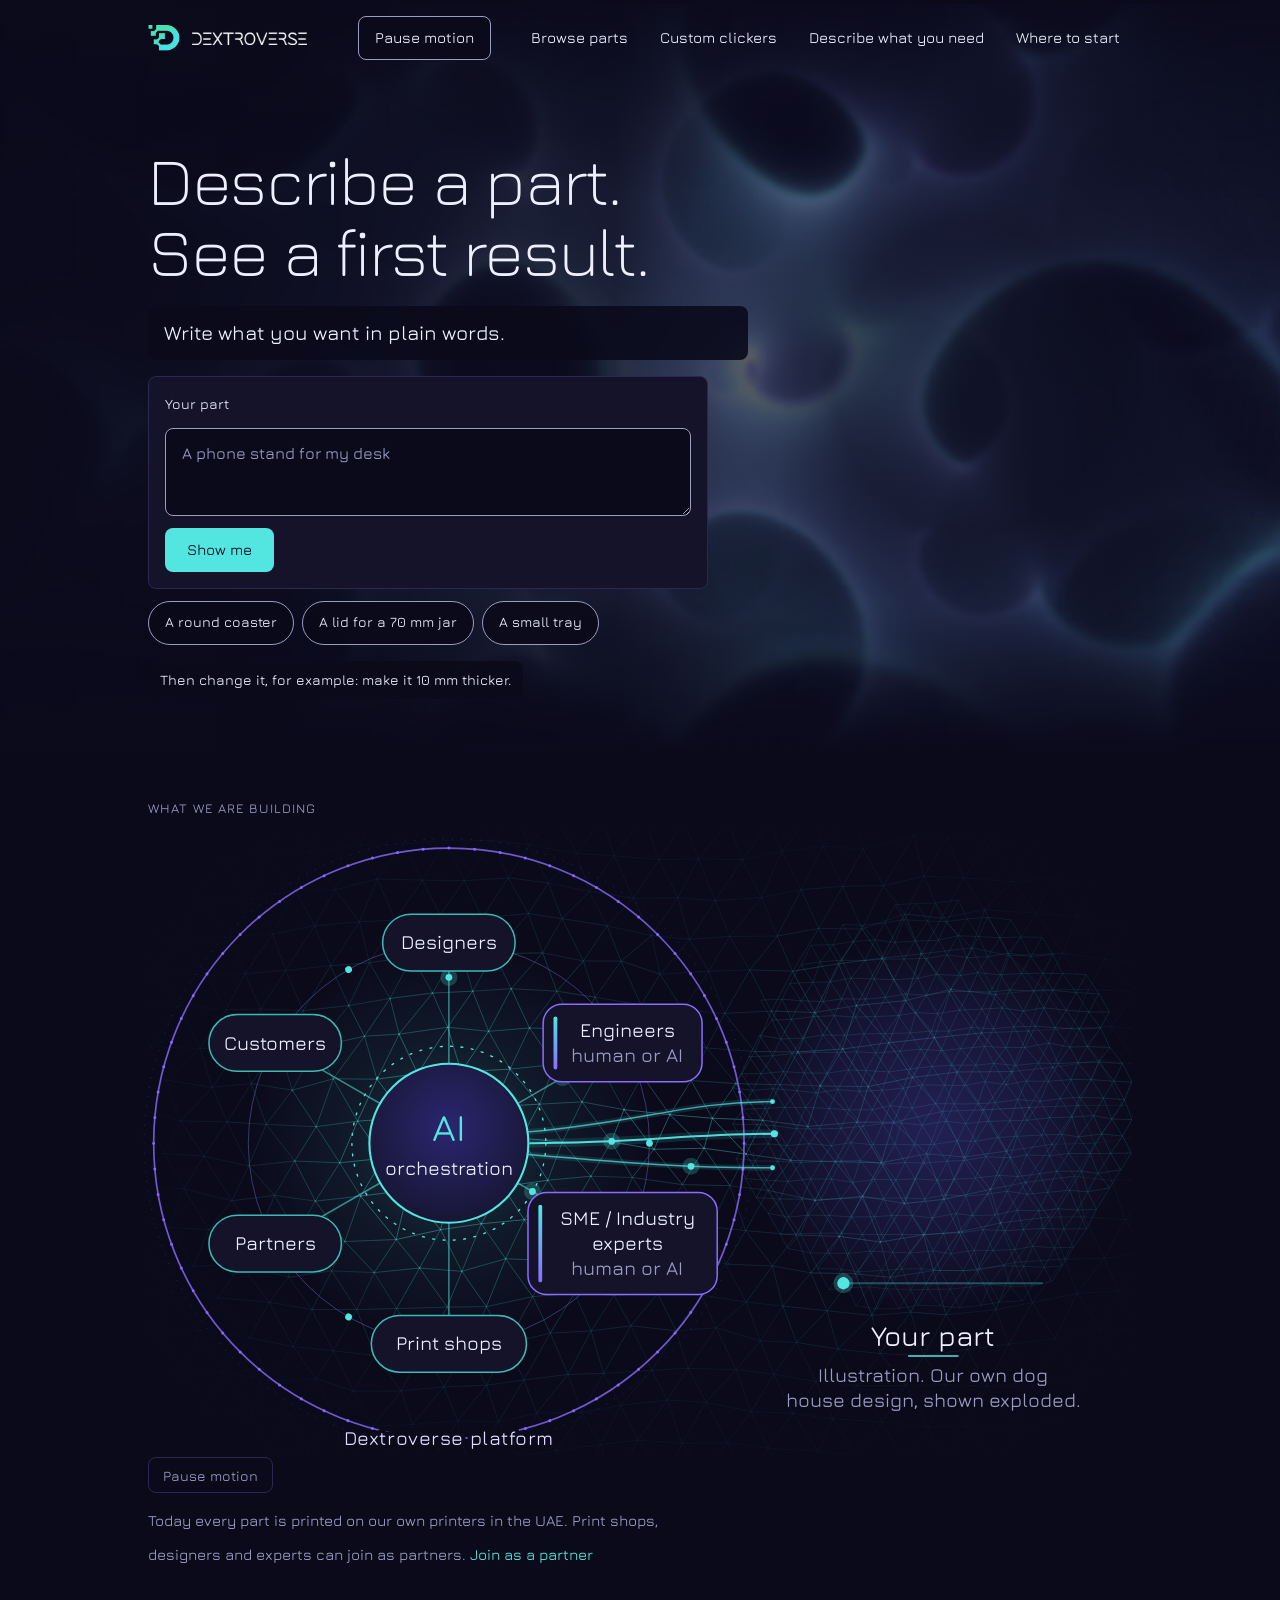
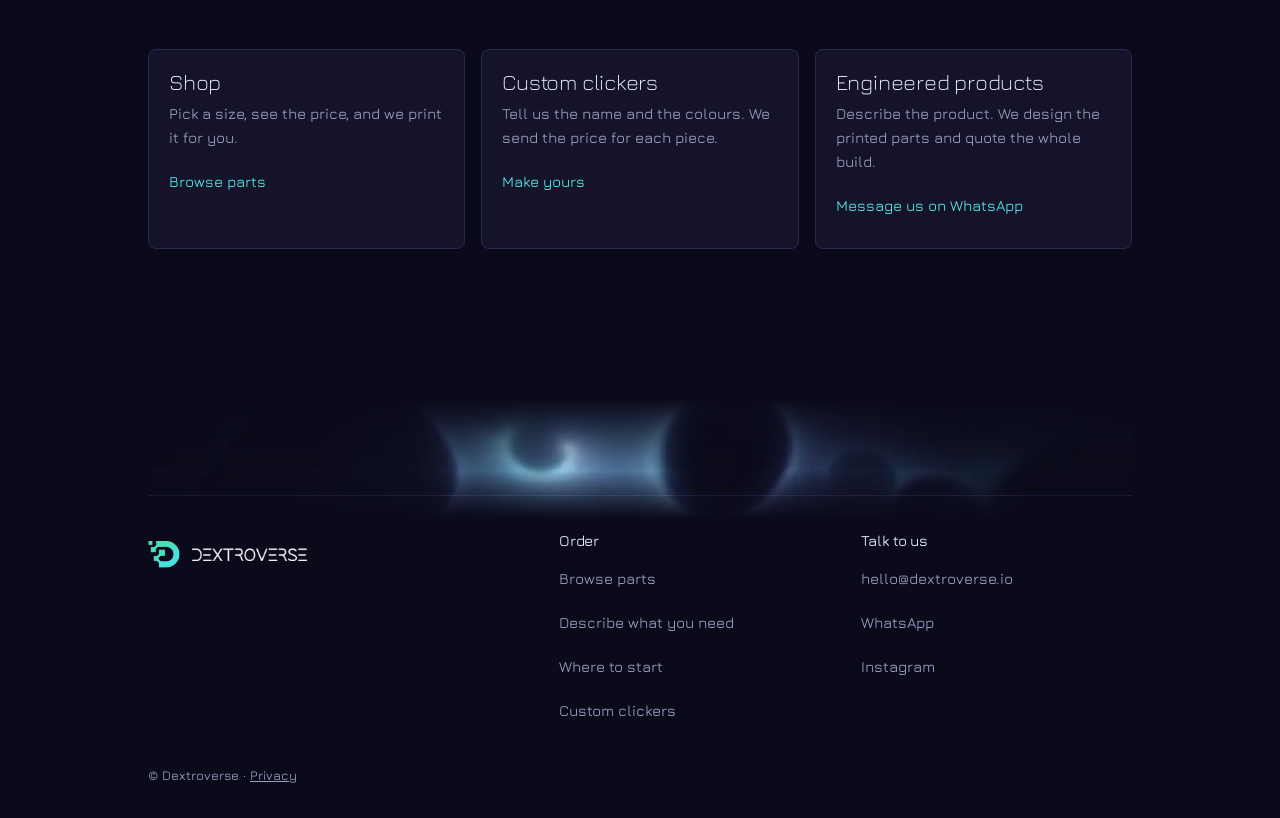
==== index.html @ 4b0afcff "prompt-first: chips are prompts that build in about 30 s or less Co-Authored-By: Claude Sonnet 5.5 <" ====
<!doctype html>
<html lang="en">
<head>
<meta charset="utf-8">
<meta name="viewport" content="width=device-width, initial-scale=1">
<title>Dextroverse | Describe a part. See a first result.</title>
<meta name="description" content="Describe a part in plain words and see a first result. Refine it, see the price, and have it printed in the UAE.">
<link rel="canonical" href="https://dextroverse.io/">
<link rel="icon" type="image/png" href="/favicon.png">
<meta property="og:type" content="website">
<meta property="og:site_name" content="Dextroverse">
<meta property="og:url" content="https://dextroverse.io/">
<meta property="og:title" content="Dextroverse | Describe a part. See a first result.">
<meta property="og:description" content="Describe a part in plain words and see a first result. Refine it, see the price, and have it printed in the UAE.">
<meta property="og:image" content="https://dextroverse.io/logo.png">
<meta name="twitter:card" content="summary">
<meta name="twitter:title" content="Dextroverse | Describe a part. See a first result.">
<meta name="twitter:description" content="Describe a part in plain words and see a first result. Refine it, see the price, and have it printed in the UAE.">
<meta name="twitter:image" content="https://dextroverse.io/logo.png">
<link rel="preload" href="/fonts/jura-light.woff2" as="font" type="font/woff2" crossorigin>
<link rel="preload" href="/fonts/jura-medium.woff2" as="font" type="font/woff2" crossorigin>
<link rel="stylesheet" href="/style.css">
<script type="application/ld+json">
{
  "@context": "https://schema.org",
  "@type": "Organization",
  "name": "Dextroverse",
  "url": "https://dextroverse.io/",
  "logo": "https://dextroverse.io/logo.png",
  "description": "Describe a part in plain words and see a first result. Refine it, see the price, and have it printed in the UAE.",
  "email": "hello@dextroverse.io",
  "telephone": "+971504556912",
  "areaServed": "AE",
  "sameAs": ["https://instagram.com/dextroverse3d", "https://wa.me/971504556912"]
}
</script>
</head>
<body data-alive="ring"><a class="skip" href="#main">Skip to content</a>
<header class="top" id="top">
  <a class="brand" href="/" aria-label="Dextroverse home"><img src="/brand/mark.png" alt="" width="32" height="27"><img src="/brand/wordmark-white.png" alt="Dextroverse" width="115" height="13"></a>
  <button class="motion-btn" id="motion" data-alive-pause type="button" aria-pressed="false" hidden><span class="w">Pause</span><span class="ml"> motion</span></button>
  <button class="menu-btn" type="button" aria-expanded="false" aria-controls="nav">Menu</button>
  <nav id="nav" aria-label="Main" data-open="false">
    <a href="https://app.dextroverse.io/shop">Browse parts</a>
    <a href="/clickers/" data-nav="clickers">Custom clickers</a>
    <a href="https://app.dextroverse.io/try">Describe what you need</a>
    <a href="/#how">Where to start</a>
  </nav>
</header>
<button class="motion-chip" id="chip" type="button" hidden aria-label="Pause motion">Pause</button>
<main id="main">
<section class="hero" id="describe" data-alive="backdrop halo">
  <div class="lat" aria-hidden="true"><img class="alive-bleed" src="/media/lat/gyroid-1280.webp" srcset="/media/lat/gyroid-640.webp 640w, /media/lat/gyroid-1280.webp 1280w" sizes="100vw" alt="" width="1280" height="720" fetchpriority="high"><video class="alive-bleed" muted playsinline preload="none" data-lat="gyroid"><source src="/media/lat/gyroid-720.webm" type="video/webm" media="(min-width:900px)"><source src="/media/lat/gyroid-720.mp4" type="video/mp4" media="(min-width:900px)"><source src="/media/lat/gyroid-360.mp4" type="video/mp4" media="(max-width:899px)"></video></div>
  <div class="alive-clearzone" aria-hidden="true"></div>
  <div class="wrap hero-in">
    <div class="hero-copy" data-alive-calm>
      <h1>Describe a part. See a first result.</h1>
      <p class="lead">Write what you want in plain words.</p>
      <form class="pf" method="get" action="https://app.dextroverse.io/try" id="pf">
        <label for="pf-p">Your part</label>
        <textarea id="pf-p" name="prompt" maxlength="500" required rows="2" placeholder="A phone stand for my desk"></textarea>
        <p class="pf-err" id="pf-err" role="status"></p>
        <button class="btn" type="submit" data-alive="magnetic">Show me</button>
      </form>
      <ul class="pf-chips" aria-label="Examples">
        <li><a class="pf-chip" href="https://app.dextroverse.io/try?prompt=A%20round%20coaster%2090%20mm%20across" data-t="A round coaster 90 mm across">A round coaster</a></li>
        <li><a class="pf-chip" href="https://app.dextroverse.io/try?prompt=A%20round%20lid%20for%20a%2070%20mm%20jar" data-t="A round lid for a 70 mm jar">A lid for a 70 mm jar</a></li>
        <li><a class="pf-chip" href="https://app.dextroverse.io/try?prompt=A%20small%20tray%20100%20x%2060%20mm" data-t="A small tray 100 x 60 mm">A small tray</a></li>
      </ul>
      <p class="pf-refine">Then change it, for example: make it 10 mm thicker.</p>
    </div>
  </div>
</section>

<section class="wrap build" aria-labelledby="build-h">
  <p class="build-label" id="build-h">What we are building</p>
<section class="dx" id="dx" aria-label="How the Dextroverse platform works">
<style>
.dx{--dx-mid:var(--mid,#0b0a1b);--dx-lumen:var(--lumen,#53e6e0);--dx-violet:var(--violet,#8b6cff);--dx-mist:var(--mist,#eef0ff);--dx-panel:var(--panel,#14132a);--dx-dim:var(--dim,#9a9cc0);--dx-line:var(--line,#2a2850);
 position:relative;width:100%;max-width:1280px;margin:0 auto;color:var(--dx-mist);font-family:var(--font-display,Jura,system-ui,sans-serif)}
.dx *{box-sizing:border-box}
.dx figure{margin:0}
.dx-stage{position:relative;width:100%;aspect-ratio:var(--ar,1040/660);isolation:isolate}
.dx-stage svg{position:absolute;inset:0;width:100%;height:100%;display:block;overflow:visible;pointer-events:none}
.dx-stage text{font-family:var(--font-display,Jura,system-ui,sans-serif);font-weight:500;fill:var(--dx-mist)}
.dx-gm{-webkit-mask-image:radial-gradient(ellipse 62% 70% at 50% 50%,#000 46%,transparent 100%);mask-image:radial-gradient(ellipse 62% 70% at 50% 50%,#000 46%,transparent 100%)}
.dx-gf{-webkit-mask-image:radial-gradient(ellipse 50% 50% at var(--fx,80%) var(--fy,46%),#000 40%,transparent 100%);mask-image:radial-gradient(ellipse 50% 50% at var(--fx,80%) var(--fy,46%),#000 40%,transparent 100%)}
.dx-vh{position:absolute;width:1px;height:1px;overflow:hidden;clip:rect(0 0 0 0);white-space:nowrap}
.dx-ctl{margin-top:2px;text-align:left}
/* snug: the whole diagram plus Pause fits one viewport; floor 720px keeps text >=13.8px */
.dx:not(.dx-phone) .dx-stage,.dx:not(.dx-phone) .dx-ctl{width:max(min(100%,calc((100vh - 80px)*var(--arn,1.576))),min(100%,720px));margin-left:auto;margin-right:auto}
.dx-ctl button{font:500 14px Jura,system-ui,sans-serif;color:var(--dx-dim);background:transparent;border:1px solid var(--dx-line);border-radius:8px;padding:8px 14px;min-height:36px;cursor:pointer}
.dx-ctl button:hover{color:var(--dx-mist);border-color:var(--dx-violet)}
.dx-ctl button:focus-visible{outline:2px solid var(--dx-lumen);outline-offset:2px}
.dx.dx-static .dx-ctl{display:none}
.dx-stage{touch-action:pan-y}
#dx-hit{pointer-events:all;cursor:ew-resize}
#dx-hit:focus-visible{outline:2px solid var(--dx-lumen);outline-offset:-3px}
.dx.dx-lite #dx-hit{pointer-events:none;cursor:default}
.dx.dx-phone .dx-stage{max-width:560px;margin:0 auto}
.dx.dx-phone .dx-ctl{text-align:center}
/* assemble-in (once) */
@keyframes dxfade{from{opacity:0}to{opacity:1}}
@keyframes dxdraw{from{stroke-dashoffset:1}to{stroke-dashoffset:0}}
@keyframes dxcond{from{opacity:0;transform:scale(.9)}to{opacity:1;transform:none}}
.dx .in{animation:dxfade .8s ease-out both;animation-delay:var(--d,0s)}
.dx .dr{stroke-dasharray:1;animation:dxdraw 1.4s cubic-bezier(.4,0,.2,1) both;animation-delay:var(--d,0s)}
.dx-gf svg,.dx-gf>g{transform-box:fill-box;transform-origin:center}
.dx .cond{animation:dxcond 1.6s cubic-bezier(.2,.7,.2,1) both;animation-delay:var(--d,0s)}
/* ambient breathing: 4 cycles, then rest */
.dx.dx-static .in,.dx.dx-static .dr,.dx.dx-static .cond{animation:none!important}
.dx.dx-static .dr{stroke-dashoffset:0}
@media (prefers-reduced-motion:reduce){.dx .in,.dx .dr,.dx .cond{animation:none!important}.dx .dr{stroke-dashoffset:0}}
</style>
<figure>
 <div class="dx-stage" id="dx-stage">
  <svg class="dx-gm" id="dx-gm" aria-hidden="true" focusable="false"></svg>
  <svg class="dx-gh" id="dx-gh" aria-hidden="true" focusable="false"></svg>
  <svg class="dx-gf" id="dx-gf" aria-hidden="true" focusable="false"></svg>
  <svg class="dx-gp" id="dx-gp" aria-hidden="true" focusable="false"></svg>
  <svg class="dx-gx" id="dx-gx" role="group" focusable="false"></svg>
 </div>
 <noscript><style>.dx-stage,.dx-ctl{display:none}</style><div class="dx-ns"><img src="/diagram/still-exploded.webp" alt="Illustration. Our own dog house design, shown exploded." width="1100" height="940" loading="lazy"><p>Customers, designers, engineers and industry experts (human or AI), print shops and partners, tied together by AI orchestration on the Dextroverse platform, to your part.</p></div></noscript>
 <div class="dx-ctl"><button type="button" id="dx-pause" aria-pressed="false">Pause motion</button></div>
 <ul class="dx-vh"><li>Customers</li><li>Designers</li><li>Engineers (human or AI)</li><li>SME / Industry experts (human or AI)</li><li>Print shops</li><li>Partners</li><li>AI orchestration, at the centre of the Dextroverse platform</li><li>Your part: our own dog house design, shown exploded (illustration)</li></ul>
</figure>
<script>
(()=>{
const NS='http://www.w3.org/2000/svg',C={mid:'#0b0a1b',lumen:'#53e6e0',violet:'#8b6cff',mist:'#eef0ff',panel:'#14132a',dim:'#9a9cc0',link:'#6c70ad'};
const $=(t,a,p,h)=>{const e=document.createElementNS(NS,t);for(const k in a||{})if(a[k]!=null)e.setAttribute(k,a[k]);if(h!=null)e.innerHTML=h;p&&p.appendChild(e);return e};
const q=id=>document.getElementById(id);
const root=q('dx'),stage=q('dx-stage'),gm=q('dx-gm'),gh=q('dx-gh'),gf=q('dx-gf'),gp=q('dx-gp'),gx=q('dx-gx'),btn=q('dx-pause');
const ROLES=[{n:['Customers']},{n:['Designers']},{n:['Engineers'],s:1},{n:['SME / Industry','experts'],s:1},{n:['Print shops']},{n:['Partners']}];
const A='AI orchestration connects customers, designers, engineers, subject-matter experts, print shops and partners on the Dextroverse platform, and produces your part, shown as an exploded dog house design (illustration).';
const mq=matchMedia('(max-width:700px)'),rm=matchMedia('(prefers-reduced-motion:reduce)');
const isStatic=()=>rm.matches||!!(navigator.connection&&navigator.connection.saveData);
const slow=()=>{const c=navigator.connection;return !!(c&&(c.saveData||/(^|-)2g|3g/.test(c.effectiveType||'')||(c.downlink&&c.downlink<.8)))};
const lite=()=>isStatic()||slow()||mq.matches;
let lu=0,S=null,paused=false,visible=false,running=false,raf=0,t=0,last=0,idle=0;
const r1=v=>Math.round(v*10)/10;
function rng(s){return()=>{s|=0;s=s+0x6D2B79F5|0;let t=Math.imul(s^s>>>15,1|s);t=t+Math.imul(t^t>>>7,61|t)^t;return((t^t>>>14)>>>0)/4294967296}}
/* lattice: warped triangular mesh (gyroid-family look), generated at run time */
function mesh(x0,y0,x1,y1,sp,amp,seed,keep){
 const R=rng(seed),rows=Math.ceil((y1-y0)/(sp*.866))+2,cols=Math.ceil((x1-x0)/sp)+2,P=[];
 for(let r=0;r<rows;r++){P[r]=[];for(let c=0;c<cols;c++){let x=x0+(c-1)*sp+(r%2)*sp/2,y=y0+(r-1)*sp*.866;x+=(R()-.5)*sp*.22;y+=(R()-.5)*sp*.22;P[r][c]=[x+amp*Math.sin(y*.013+x*.004),y+amp*Math.cos(x*.011-y*.005)]}}
 const E=[],add=(a,b)=>{if(!keep||keep(a,b))E.push([a,b])};
 for(let r=0;r<rows;r++)for(let c=0;c<cols;c++){const a=P[r][c];if(c+1<cols)add(a,P[r][c+1]);if(r+1<rows){const o=r%2;if(c+o<cols)add(a,P[r+1][c+o]);if(c+o-1>=0)add(a,P[r+1][c+o-1])}}
 return E;
}
const gauss=(A,x,y)=>{let m=0;for(const a of A)m=Math.max(m,Math.exp(-(((x-a.x)/a.sx)**2+((y-a.y)/a.sy)**2)));return m};
const seg=E=>E.map(([a,b])=>`M${r1(a[0])} ${r1(a[1])}L${r1(b[0])} ${r1(b[1])}`).join('');
const NF=13,fname=k=>'/diagram/frames/f'+String(k).padStart(2,'0')+'.webp';
const F={p:0,target:0,auto:'idle',loaded:false,raf:0,imgs:[],ready:0,t0:0,user:false,force:false,hit:null,knob:null,k0:0,k1:0};
/* ---------- layout ---------- */
function layout(phone){
 if(!phone)return{phone,W:1040,H:660,cx:318,cy:330,cr:84,Rp:312,R:212,
  img:{x:640,y:128,w:380,h:325},track:{x0:735,x1:945,y:478},yp:{x:830,y:544},cap:{x:830,y:582},fs:20.5,
  nodes:[[140,60],[140,60],[168,82],[200,108],[164,60],[140,60]],
  anchors:[{x:318,y:330,sx:230,sy:230},{x:830,y:300,sx:200,sy:220},{x:560,y:320,sx:170,sy:60}],
  fine:{cx:830,cy:296,rx:215,ry:225,sp:22},streams:[[402,318,520,308,570,286,660,286],[404,330,520,330,570,320,662,320],[402,342,520,352,570,356,660,356]]};
 return{phone,W:340,H:912,cx:170,cy:368,cr:64,Rp:104,fs:16,
  img:{x:0,y:514,w:340,h:290},yp:{x:170,y:838},cap:{x:170,y:874},
  chips:[{w:112,h:38,side:'L',y:30,edge:150,lane:166,ang:250},{w:112,h:38,side:'R',y:60,edge:190,lane:174,ang:285},{w:124,h:56,side:'R',y:146,edge:196,lane:178,ang:295},{w:140,h:80,side:'L',y:112,edge:156,lane:162,ang:240},{w:118,h:38,side:'L',y:196,edge:156,lane:158,ang:255},{w:108,h:38,side:'R',y:222,edge:188,lane:182,ang:300}],
  anchors:[{x:170,y:368,sx:150,sy:150},{x:170,y:660,sx:160,sy:140},{x:170,y:140,sx:70,sy:120}],
  fine:{cx:170,cy:664,rx:165,ry:150,sp:18},streams:[[158,486,158,500,150,510,150,522],[170,486,170,500,170,510,170,522],[182,486,182,500,190,510,190,522]]};
}
/* ---------- build ---------- */
function nodeSVG(i,r,w,h,fs){
 const g=$('g',{class:'nd','data-i':i}),inn=$('g',{class:'in',style:`--d:${.9+i*.12}s`},g);
 const col=r.s?C.violet:'#3bbab5';
 $('rect',{x:-w/2,y:-h/2,width:w,height:h,rx:Math.min(h/2,h<70?h/2:20),fill:C.panel,stroke:col,'stroke-width':1.6},inn);
 const lines=r.n.slice(),lh=fs*1.28,items=lines.map(t=>({t,f:C.mist}));if(r.s)items.push({t:'human or AI',f:C.dim});
 const tot=items.length*lh;let y=-tot/2;
 items.forEach(it=>{$('text',{x:r.s?5:0,y:r1(y+lh/2+fs*.34),'text-anchor':'middle','font-size':fs,style:`fill:${it.f}`},inn,it.t);y+=lh});
 if(r.s)$('rect',{x:-w/2+11,y:-h/2+13,width:4,height:h-26,rx:2,fill:'url(#dxhb)'},inn);
 return g;
}
function build(phone){
 const L=layout(phone),D={L,phone,W:L.W,H:L.H,cx:L.cx,cy:L.cy};
 [gm,gh,gf,gp,gx].forEach(s=>{s.replaceChildren();s.setAttribute('viewBox',`0 0 ${L.W} ${L.H}`)});
 stage.style.setProperty('--ar',L.W+'/'+L.H);root.style.setProperty('--arn',(L.W/L.H).toFixed(4));
 stage.style.setProperty('--fx',(L.fine.cx/L.W*100)+'%');stage.style.setProperty('--fy',(L.fine.cy/L.H*100)+'%');
 root.classList.toggle('dx-phone',phone);
 const lt=lite();D.lite=lt;root.classList.toggle('dx-lite',lt);
 gx.setAttribute('aria-label',A);
 /* back layers: coarse lattice, halos, fine lattice */
 const E=mesh(-20,-20,L.W+20,L.H+20,phone?40:46,phone?9:12,7);
 const OP=[.09,.15,.23,.34,.48],B=OP.map(()=>[]);
 E.forEach(e=>{const s=gauss(L.anchors,(e[0][0]+e[1][0])/2,(e[0][1]+e[1][1])/2);B[Math.min(4,Math.floor(s*5))].push(e)});
 OP.forEach((o,i)=>$('path',{d:seg(B[i]),fill:'none',stroke:C.lumen,'stroke-opacity':o,'stroke-width':.8},gm));
 const dots=[];B.forEach((b,i)=>{if(i>=3)b.forEach(([a])=>dots.push(`M${r1(a[0])} ${r1(a[1])}h0`))});
 $('path',{d:dots.join(''),fill:'none',stroke:C.lumen,'stroke-opacity':.28,'stroke-width':2.2,'stroke-linecap':'round'},gm);
 const hd=$('defs',{},gh);
 $('radialGradient',{id:'dxhg'},hd,`<stop offset="0" stop-color="${C.lumen}" stop-opacity=".4"/><stop offset=".5" stop-color="${C.lumen}" stop-opacity=".13"/><stop offset="1" stop-color="${C.lumen}" stop-opacity="0"/>`);
 $('radialGradient',{id:'dxpool'},hd,`<stop offset="0" stop-color="#2a2866" stop-opacity=".75"/><stop offset=".55" stop-color="#2a2866" stop-opacity=".4"/><stop offset="1" stop-color="#2a2866" stop-opacity="0"/>`);
 D.halo=$('circle',{cx:L.cx,cy:L.cy,r:L.cr*2.7,fill:'url(#dxhg)',style:`transform-origin:${L.cx}px ${L.cy}px`},gh);
 const F2=L.fine;$('ellipse',{cx:F2.cx,cy:F2.cy+14,rx:F2.rx*.95,ry:F2.ry*.9,fill:'url(#dxpool)'},gh);
 const fe=mesh(F2.cx-F2.rx-30,F2.cy-F2.ry-30,F2.cx+F2.rx+30,F2.cy+F2.ry+30,F2.sp,5,21,(a,b)=>{const f=p=>((p[0]-F2.cx)/F2.rx)**2+((p[1]-F2.cy)/F2.ry)**2<1;return f(a)&&f(b)});
 const fg=$('g',{class:'cond',style:'--d:1.2s'},gf);
 D.fineP=$('path',{d:seg(fe),fill:'none',stroke:C.lumen,'stroke-opacity':.34,'stroke-width':.7},fg);
 /* part frames (layer gp) */
 const im=L.img;
 const fr=$('g',{class:'in',style:'--d:1.8s'},gp);
 if(lt)$('image',{href:'/diagram/still-exploded.webp',x:im.x,y:im.y,width:im.w,height:im.h},fr);
 else for(let k=0;k<NF;k++)$('image',{class:'fr','data-k':k,href:k?null:fname(0),x:im.x,y:im.y,width:im.w,height:im.h,opacity:k?0:1},fr);
 /* front layer */
 const dfs=$('defs',{},gx);
 $('linearGradient',{id:'dxhb',x1:0,y1:0,x2:0,y2:1},dfs,`<stop offset="0" stop-color="${C.lumen}"/><stop offset="1" stop-color="${C.violet}"/>`);
 $('radialGradient',{id:'dxcg',cx:.5,cy:.4,r:.7},dfs,`<stop offset="0" stop-color="#2b2670"/><stop offset="1" stop-color="${C.panel}"/>`);
 const ringG=$('g',{},gx);
 $('circle',{class:'dr',pathLength:1,style:'--d:.2s',cx:L.cx,cy:L.cy,r:L.Rp,fill:'none',stroke:C.violet,'stroke-opacity':.8,'stroke-width':phone?1.4:1.8},ringG);
 const rd=[];for(let i=0;i<72;i++){const a=i/72*Math.PI*2;rd.push(`M${r1(L.cx+L.Rp*Math.cos(a))} ${r1(L.cy+L.Rp*Math.sin(a))}h0`)}
 $('path',{class:'in',style:'--d:.6s',d:rd.join(''),stroke:C.violet,'stroke-opacity':.9,'stroke-width':phone?2.6:3.2,'stroke-linecap':'round',fill:'none'},ringG);
 if(!phone)$('circle',{class:'in',style:'--d:.7s',cx:L.cx,cy:L.cy,r:L.Rp+10,fill:'none',stroke:C.violet,'stroke-opacity':.3,'stroke-width':1,'stroke-dasharray':'1 9'},ringG);
 if(!phone)$('circle',{class:'dr',pathLength:1,style:'--d:.4s',cx:L.cx,cy:L.cy,r:L.R,fill:'none',stroke:'#5a5ea6','stroke-opacity':.6,'stroke-width':1},ringG);
 const linesG=$('g',{fill:'none','stroke-linecap':'round','stroke-linejoin':'round'},gx),pulses=$('g',{},gx),sats=$('g',{},gx);
 D.paths=[];
 if(!phone){D.ln=ROLES.map((_,i)=>$('line',{class:'dr',pathLength:1,style:`--d:${.8+i*.1}s;transform-origin:${L.cx}px ${L.cy}px`,x1:L.cx+L.R,y1:L.cy,x2:L.cx,y2:L.cy,stroke:C.lumen,'stroke-opacity':.55,'stroke-width':1.6},linesG));
  D.sat=[0,1,2].map(()=>$('circle',{r:3.6,cx:L.cx+L.R,cy:L.cy,fill:C.lumen,style:`transform-origin:${L.cx}px ${L.cy}px`},sats));}
 else{
  D.chips=L.chips.map((c,i)=>{const ex=c.edge,ys=250,e=L.cr,ax=L.cx+e*Math.cos(c.ang*Math.PI/180),ay=L.cy+e*Math.sin(c.ang*Math.PI/180);
   const d=`M${ex} ${c.y}H${c.lane}V${ys}C${c.lane} ${ys+34},${ax} ${ay-46},${ax} ${ay}`;D.paths.push(d);
   $('path',{d,stroke:C.lumen,'stroke-opacity':.14,'stroke-width':5},linesG);
   $('path',{class:'dr',pathLength:1,style:`--d:${.8+i*.1}s`,d,stroke:C.lumen,'stroke-opacity':.7,'stroke-width':1.3},linesG);
   return c});
  D.pa=D.paths.map(d=>{const p=$('path',{d});const n=Math.ceil(p.getTotalLength()/3),a=[];for(let k=0;k<=n;k++){const o=p.getPointAtLength(p.getTotalLength()*k/n);a.push([o.x,o.y])}p.remove();return a});
 }
 /* streams core -> part */
 const sg=$('g',{fill:'none','stroke-linecap':'round'},gx);D.sa=[];
 L.streams.forEach((s,i)=>{const d=`M${s[0]} ${s[1]}C${s[2]} ${s[3]},${s[4]} ${s[5]},${s[6]} ${s[7]}`;
  $('path',{d,stroke:C.lumen,'stroke-opacity':.12,'stroke-width':i===1?9:6},sg);
  $('path',{class:'dr',pathLength:1,style:`--d:${1.2+i*.1}s`,d,stroke:C.lumen,'stroke-opacity':i===1?.95:.7,'stroke-width':i===1?2.2:1.5},sg);
  $('circle',{class:'in',style:'--d:1.9s',cx:s[6],cy:s[7],r:i===1?3.8:2.6,fill:C.lumen},sg);
  const p=$('path',{d});const n=Math.ceil(p.getTotalLength()/3),a=[];for(let k=0;k<=n;k++){const o=p.getPointAtLength(p.getTotalLength()*k/n);a.push([o.x,o.y])}p.remove();D.sa.push(a)});
 /* core */
 const core=$('g',{class:'in',style:'--d:.5s'},gx);
 D.rt1=$('g',{style:`transform-origin:${L.cx}px ${L.cy}px`},core);$('circle',{cx:L.cx,cy:L.cy,r:L.cr*1.22,fill:'none',stroke:C.lumen,'stroke-width':1.4,'stroke-dasharray':'2 9','stroke-linecap':'round'},D.rt1);
 D.rt2=$('g',{style:`transform-origin:${L.cx}px ${L.cy}px`},core);$('circle',{cx:L.cx,cy:L.cy,r:L.cr*.88,fill:'none',stroke:C.violet,'stroke-width':1.4,'stroke-dasharray':'26 14'},D.rt2);
 $('circle',{cx:L.cx,cy:L.cy,r:L.cr,fill:'url(#dxcg)',stroke:C.lumen,'stroke-width':2.2},core);
 const big=phone?30:40,sm=phone?15.2:20.5;
 $('text',{x:L.cx,y:L.cy-sm*.1,'text-anchor':'middle','font-size':big,style:`fill:${C.lumen}`},core,'AI');
 $('text',{x:L.cx,y:L.cy+sm*1.25+big*.2,'text-anchor':'middle','font-size':sm},core,'orchestration');
 /* platform label on the ring */
 const fs=L.fs,lbl=$('text',{class:'in',style:'--d:.7s',x:L.cx,y:L.cy+L.Rp+fs*.34,'text-anchor':'middle','font-size':fs,'letter-spacing':.6,stroke:C.mid,'stroke-width':9,'paint-order':'stroke','stroke-linejoin':'round',fill:'#e2dcff'},gx,'Dextroverse platform');
 lbl.style.fill='#e2dcff';
 /* pills */
 const ng=$('g',{},gx);
 if(!phone){D.R=L.R;D.base=[-150,-90,-30,30,90,150];D.sway=5;D.period=38;
  D.nd=ROLES.map((r,i)=>nodeSVG(i,i===3?{...r,n:['SME / Industry','experts']}:r,L.nodes[i][0],L.nodes[i][1],fs));D.nd.forEach(g=>ng.appendChild(g));}
 else D.nd=ROLES.map((r,i)=>{const c=L.chips[i],g=nodeSVG(i,i===3?{...r,n:['SME / Industry','experts']}:r,c.w,c.h,fs);
   const x=c.side==='L'?c.edge-c.w/2:c.edge+c.w/2;g.setAttribute('transform',`translate(${x} ${c.y})`);ng.appendChild(g);return g});
 D.pr=Array.from({length:6},()=>$('g',{},pulses,`<circle r="9" fill="${C.lumen}" opacity=".22"/><circle r="3.6" fill="${C.lumen}"/>`));
 D.bp=Array.from({length:3},()=>$('g',{},pulses,`<circle r="9" fill="${C.lumen}" opacity=".22"/><circle r="3.6" fill="${C.lumen}"/>`));
 /* your part + caption (haloed) */
 const hl={stroke:C.mid,'stroke-width':6,'paint-order':'stroke','stroke-linejoin':'round'};
 const yp=$('text',{class:'in',style:'--d:2.2s',x:L.yp.x,y:L.yp.y,'text-anchor':'middle','font-size':phone?26:30,...hl},gx,'Your part');
 $('path',{class:'in',style:'--d:2.2s',d:`M${L.yp.x-26} ${L.yp.y+11}h52`,stroke:C.lumen,'stroke-width':1.6,'stroke-linecap':'round'},gx);
 const cap=$('text',{class:'in',style:'--d:2.3s',x:L.cap.x,y:L.cap.y,'text-anchor':'middle','font-size':fs,...hl,'stroke-width':5},gx);
 cap.style.fill=C.dim;
 const w1=phone?'Illustration. Our own dog house':'Illustration. Our own dog',w2=phone?'design, shown exploded.':'house design, shown exploded.';
 cap.innerHTML=`${w1}<tspan x="${L.cap.x}" dy="${fs*1.3}">${w2}</tspan>`;
 /* scrub track + knob, hit area */
 if(!lt){
  const T=L.track;
  if(T){const tr=$('g',{class:'in',style:'--d:2.4s'},gx);
   $('path',{d:`M${T.x0} ${T.y}H${T.x1}`,stroke:C.lumen,'stroke-opacity':.3,'stroke-width':2,'stroke-linecap':'round'},tr);
   D.knob=$('circle',{cx:T.x0,cy:T.y,r:6.5,fill:C.lumen,stroke:C.lumen,'stroke-opacity':.25,'stroke-width':8},tr);F.k0=T.x0;F.k1=T.x1}
  else{F.k0=F.k1=0;D.knob=null}
  const hy=im.y-8,hh=(T?T.y+18:im.y+im.h)-hy;
  D.hit=$('rect',{id:'dx-hit',tabindex:0,role:'slider','aria-label':'Exploded view of the dog house','aria-valuemin':0,'aria-valuemax':100,'aria-valuenow':0,'aria-valuetext':'assembled',x:im.x,y:hy,width:im.w,height:hh,rx:8,fill:'transparent'},gx);
 }else{D.hit=null;D.knob=null}
 return D;
}
/* ---------- frames, scrub, keyboard ---------- */
function setP(p){
 F.p=p;if(F.hit){const v=Math.round(p*100);F.hit.setAttribute('aria-valuenow',v);F.hit.setAttribute('aria-valuetext',v<=3?'assembled':v>=97?'exploded':v+' percent exploded')}
 if(F.knob)F.knob.setAttribute('cx',(F.k0+(F.k1-F.k0)*p).toFixed(1));
 const f=p*(NF-1),i=Math.min(NF-2,Math.floor(f)),r=f-i;
 F.imgs.forEach((im,k)=>{const o=k===i?1:k===i+1?r:0;if(im._o!==o){im._o=o;im.setAttribute('opacity',o.toFixed(3))}});
}
function loadFrames(){
 if(F.loaded||!F.imgs.length)return;F.loaded=true;
 F.imgs.forEach((im,k)=>{const u=fname(k);if(k)im.setAttribute('href',u);const pre=new Image();pre.src=u;(pre.decode?pre.decode():Promise.resolve()).catch(()=>{}).then(()=>{F.ready++})});
}
function fTick(ts){
 F.raf=0;let go=false;
 if(F.auto==='run'&&(!paused||F.force)&&visible){const e=Math.min(1,(ts-F.t0)/4200);setP(e*e*(3-2*e));go=true;if(e>=1){F.auto='done';F.force=false;go=false;F.target=1}}
 if(F.user){const d=F.target-F.p;if(Math.abs(d)>.002){setP(F.p+d*.16);go=true}else setP(F.target)}
 if(go)F.raf=requestAnimationFrame(fTick);
}
const fKick=()=>{if(!F.raf&&F.imgs.length)F.raf=requestAnimationFrame(fTick)};
function startAuto(now){
 if(F.auto!=='idle'||!F.imgs.length||(paused&&!now)||!F.loaded)return;
 const go=()=>{if(F.auto!=='idle'||F.user)return;if(!now&&(paused||!visible)){setTimeout(go,300);return}F.auto='run';F.force=!!now;F.t0=performance.now();fKick()};
 setTimeout(()=>{const w=()=>F.ready>=NF||performance.now()-F.w0>2500?go():setTimeout(w,120);F.w0=performance.now();w()},now?0:2000);
}
function touched(){root.classList.add('dx-used')}
function bindFrames(){
 cancelAnimationFrame(F.raf);F.raf=0;F.imgs=[...gp.querySelectorAll('image.fr')];F.loaded=false;F.auto='idle';F.user=false;F.ready=0;F.p=0;F.target=0;F.hit=S.hit;F.knob=S.knob;
 root.classList.remove('dx-used');
 const hit=S.hit;if(!hit||!F.imgs.length){if(S.lite&&!S.phone&&false)0;return}
 F.imgs.forEach(im=>im._o=im.getAttribute('opacity')=='1'?1:0);
 const pos=e=>{const b=hit.getBoundingClientRect();F.target=Math.max(0,Math.min(1,(e.clientX-b.left)/b.width));F.user=true;if(F.auto==='run')F.auto='done';touched();fKick()};
 let down=false;
 hit.addEventListener('focus',()=>loadFrames());
 hit.addEventListener('keydown',e=>{const k=e.key;let v=null;
  if(k==='ArrowRight'||k==='ArrowUp')v=F.target+1/12;else if(k==='ArrowLeft'||k==='ArrowDown')v=F.target-1/12;else if(k==='Home')v=0;else if(k==='End')v=1;
  else if(k==='Enter'||k===' '){e.preventDefault();loadFrames();F.user=false;F.auto='idle';setP(0);F.target=0;touched();startAuto(true);return}
  if(v===null)return;e.preventDefault();loadFrames();F.target=Math.max(0,Math.min(1,v));F.user=true;if(F.auto==='run')F.auto='done';touched();fKick()});
 hit.addEventListener('pointerenter',e=>{if(e.pointerType==='mouse'){loadFrames();pos(e)}});
 hit.addEventListener('pointermove',e=>{if(e.pointerType==='mouse'||down)pos(e)});
 hit.addEventListener('pointerdown',e=>{if(e.pointerType!=='mouse'){down=true;hit.setPointerCapture(e.pointerId);loadFrames();pos(e)}});
 const up=()=>{down=false};hit.addEventListener('pointerup',up);hit.addEventListener('pointercancel',up);
 if(visible)loadFrames();startAuto();
}
/* ---------- ambient motion ---------- */
/* One loop drives everything that moves, and writes only CSS transform/opacity (no SVG geometry attributes).
   Line ends and satellites are fixed at build time and turned about the centre. The ambient breathing
   (halo, fine lattice, scrub-knob hint) lives here too instead of in CSS animations, so it stops when the loop stops. */
const sm=u=>u*u*(3-2*u);
const alt=(tt,per,n)=>{const c=tt/per;if(c>=n)return -1;const k=Math.floor(c),u=c-k;return sm(k%2?1-u:u)};
const mv=(g,x,y)=>{g.style.transform='translate('+x.toFixed(1)+'px,'+y.toFixed(1)+'px)'};
const rot=(g,deg)=>{g.style.transform='rotate('+deg.toFixed(2)+'deg)'};
const pul=(g,x,y,f)=>{mv(g,x,y);g.style.opacity=Math.min(1,f*8,(1-f)*8)};
function ambient(D,tt){
 const h=alt(tt,6.5,4);
 D.halo.style.transform=h<0?'':'scale('+(.94+.12*h).toFixed(3)+')';D.halo.style.opacity=h<0?'':(.55+.45*h).toFixed(3);
 const f=alt(tt,7,4);D.fineP.style.opacity=f<0?'':(.55+.45*f).toFixed(3);
 if(D.knob){const u=tt/2.2;D.knob.style.opacity=root.classList.contains('dx-used')||u>=6?'':(1-.65*sm(1-Math.abs(1-2*(u%1)))).toFixed(3)}
}
function update(tt){
 const D=S;
 if(!D.phone){
  const sw=D.sway*Math.sin(2*Math.PI*tt/D.period);
  D.nd.forEach((g,i)=>{const d=D.base[i]+sw,a=d*Math.PI/180,ca=Math.cos(a),sa=Math.sin(a),x=D.cx+D.R*ca,y=D.cy+D.R*sa;
   mv(g,x,y);rot(D.ln[i],d);
   const f=((tt/4.6+i*.173)%1);
   pul(D.pr[i],D.cx+D.R*ca*(1-f),D.cy+D.R*sa*(1-f),f)});
  D.sat.forEach((c,k)=>rot(c,tt*5+k*120));
 }else{
  D.pr.forEach((g,i)=>{const f=((tt/5.2+i*.19)%1),a=D.pa[i],p=a[Math.min(a.length-1,Math.floor(f*(a.length-1)))];
   pul(g,p[0],p[1],f)});
 }
 D.bp.forEach((g,k)=>{const f=(tt/3.2+k/3)%1,a=D.sa[k],p=a[Math.min(a.length-1,Math.floor(f*(a.length-1)))];
  pul(g,p[0],p[1],f)});
 rot(D.rt1,tt*6);rot(D.rt2,-tt*9);
 if(!isStatic())ambient(D,tt);
}
function loop(ts){
 if(!running)return;
 if(last)t+=Math.min(.1,(ts-last)/1000);last=ts;
 if(!S.phone||ts-lu>=30){lu=ts;update(t)}   /* phone: 30 updates a second is plenty for slow pulses */
 if(t>75){setPaused(true,true);return}   /* ambient motion settles after about 75 s of running */
 raf=requestAnimationFrame(loop);
}
function sync(){
 const want=!isStatic()&&!paused&&visible&&!document.hidden;
 if(want&&!running){running=true;last=0;raf=requestAnimationFrame(loop)}
 else if(!want&&running){running=false;cancelAnimationFrame(raf)}
}
function setPaused(v,auto){
 paused=v;btn.setAttribute('aria-pressed',v);btn.textContent=v?'Play motion':'Pause motion';root.classList.toggle('dx-paused',v);
 if(!v&&auto!==true){if(t>75)t=0;if(F.auto==='run')F.t0=performance.now()-F.p*4200;startAuto();fKick()}
 sync();
 if(auto!==true&&window.Alive&&document.documentElement.classList.contains('alive-paused')!==v)Alive.pause(v);
}
function init(){
 root.classList.toggle('dx-static',isStatic());
 S=build(mq.matches);
 t=isStatic()?2.4:0;update(t);
 if(isStatic()){setP(1)}
 bindFrames();sync();
}
btn.addEventListener('click',()=>setPaused(!paused));
/* animate (rAF) only while the diagram is actually on screen; its frames are fetched a little earlier */
new IntersectionObserver(e=>{visible=e[e.length-1].isIntersecting;document.body.classList.toggle('dx-view',visible);if(visible){loadFrames();startAuto()}sync()},{threshold:0,rootMargin:'0px'}).observe(root);
new IntersectionObserver((e,o)=>{if(e[e.length-1].isIntersecting){loadFrames();o.disconnect()}},{rootMargin:'200px 0px'}).observe(root);
document.addEventListener('visibilitychange',sync);
new MutationObserver(()=>{const a=document.documentElement.classList.contains('alive-paused');if(a!==paused)setPaused(a)}).observe(document.documentElement,{attributes:true,attributeFilter:['class']});
mq.addEventListener('change',()=>{running=false;cancelAnimationFrame(raf);init()});
rm.addEventListener('change',init);
init();
window.__diagram={get F(){return F},get running(){return running},get t(){return t}};
})();
</script>
</section>
  <p class="build-note">Today every part is printed on our own printers in the UAE. Print shops, designers and experts can join as partners. <a class="tl" data-alive="link" href="https://wa.me/971504556912?text=Hello%2C%20I%20would%20like%20to%20join%20as%20a%20partner.">Join as a partner</a></p>
</section>

<section class="wrap focus" id="how" aria-label="Where to start">
  <div class="fb"><h2>Shop</h2><p>Pick a size, see the price, and we print it for you.</p><a class="tl" data-alive="link" href="https://app.dextroverse.io/shop">Browse parts</a></div>
  <div class="fb"><h2>Custom clickers</h2><p>Tell us the name and the colours. We send the price for each piece.</p><a class="tl" data-alive="link" href="/clickers/">Make yours</a></div>
  <div class="fb"><h2>Engineered products</h2><p>Describe the product. We design the printed parts and quote the whole build.</p><a class="tl" data-alive="link" href="https://wa.me/971504556912?text=Hello%2C%20I%20have%20a%20project%20that%20needs%20engineering.">Message us on WhatsApp</a></div>
</section>

</main>
<script>
// maxlength=500 counts a newline as 1 char but the form sends CRLF; the app must normalise and enforce the limit server-side.
(function(){var f=document.getElementById('pf'),t=document.getElementById('pf-p'),e=document.getElementById('pf-err');
if(!f)return;
f.addEventListener('submit',function(ev){if(!t.value.trim()){ev.preventDefault();e.textContent='Describe your part first';t.focus()}});
t.addEventListener('input',function(){e.textContent=''});
t.addEventListener('invalid',function(ev){ev.preventDefault();e.textContent='Describe your part first';t.focus()});
})();
</script>
<script src="/js/nav.js"></script><script src="/js/lat.js"></script><script src="/js/alive.js" defer></script>
<footer class="foot">
  <div class="foot-band" aria-hidden="true"><div class="lat"><img src="/media/lat/gyroid-s2.webp" alt="" width="1280" height="720" loading="lazy"></div></div>
  <div class="foot-grid">
    <div><a class="brand" href="/"><img src="/brand/mark.png" alt="" width="32" height="27"><img src="/brand/wordmark-white.png" alt="Dextroverse" width="115" height="13"></a></div>
    <nav aria-label="Footer"><h2>Order</h2><a href="https://app.dextroverse.io/shop">Browse parts</a><a href="https://app.dextroverse.io/try">Describe what you need</a><a href="/#how">Where to start</a><a href="/clickers/">Custom clickers</a></nav>
    <nav aria-label="Contact"><h2>Talk to us</h2><a href="mailto:hello@dextroverse.io">hello@dextroverse.io</a><a href="https://wa.me/971504556912?text=Hello%2C%20I%20would%20like%20to%20ask%20about%20a%20part.">WhatsApp</a><a href="https://instagram.com/dextroverse3d">Instagram</a></nav>
  </div>
  <p class="legal">&copy; Dextroverse &middot; <a href="/privacy/">Privacy</a></p>
</footer>
<!-- Cloudflare Web Analytics --><script defer src='https://static.cloudflareinsights.com/beacon.min.js' data-cf-beacon='{"token": "39279fbf3c28419c92095501a5f7bce7"}'></script><!-- End Cloudflare Web Analytics -->
</body></html>
---- style.css ----
@font-face{font-family:Jura;font-weight:300;font-display:swap;src:url(/fonts/jura-light.woff2) format("woff2")}
@font-face{font-family:Jura;font-weight:500;font-display:swap;src:url(/fonts/jura-medium.woff2) format("woff2")}
:root{--bg:#0b0a1b;--text:#eef0ff;--accent:#53e6e0;--accent-2:#8b6cff;--ink:#0b0a1b;--panel:#14132a;--dim:#9a9cc0;--line:#2a2850;--tint:rgba(83,230,224,.10)}
*{box-sizing:border-box;margin:0}
html{-webkit-text-size-adjust:100%}
body{background:var(--bg);color:var(--text);font:500 15px/1.55 Jura,ui-sans-serif,system-ui,sans-serif;font-synthesis:none;-webkit-font-smoothing:antialiased}
img{display:block;max-width:100%;height:auto}
a{color:inherit}
:focus-visible{outline:2px solid var(--accent);outline-offset:3px;border-radius:4px}
.skip{position:absolute;left:-999px}.skip:focus{left:12px;top:12px;background:var(--accent);color:var(--ink);padding:8px 12px;z-index:99}
@media (prefers-reduced-motion:reduce){*,*::before,*::after{animation:none!important;transition:none!important;scroll-behavior:auto!important}}
/* alive.css - pairs with alive.js. Tokens fall back to the Midnight/Lumen brand. Without JS only
   the static parts apply (focus ring, link underline, lift, loader). Motion lives behind
   html.alive-on (set by JS, off for prefers-reduced-motion) and is cut by html.alive-paused. */
:root {
  --alive-accent: var(--accent, #53e6e0);
  --alive-accent-2: var(--accent-2, #8b6cff);
  --alive-ease: cubic-bezier(.2, .7, .2, 1);
}

/* (10) designed focus ring: 2px lumen, 13:1 on midnight; add data-alive="ring" to body or any region */
[data-alive~="ring"] :focus-visible, [data-alive~="ring"]:focus-visible {
  outline: 2px solid var(--alive-accent); outline-offset: 3px; border-radius: 4px;
  box-shadow: 0 0 0 5px color-mix(in srgb, var(--alive-accent) 22%, transparent);
}
[data-alive~="ring"] :focus:not(:focus-visible) { outline: 0; }

/* (4) links that draw their underline */
[data-alive~="link"] { position: relative; text-decoration: none; }
[data-alive~="link"]::after {
  content: ""; position: absolute; left: 0; right: 0; bottom: -.12em; height: 1px;
  background: currentColor; transform: scaleX(.0001); transform-origin: left;
}
[data-alive~="link"]:is(:hover, :focus-visible)::after { transform: scaleX(1); }
html.alive-on:not(.alive-paused) [data-alive~="link"]::after { transition: transform .45s var(--alive-ease); }
html.alive-on:not(.alive-paused) [data-alive~="link"]:not(:hover, :focus-visible)::after { transform-origin: right; }

/* (7) price / certificate lift */
[data-alive~="lift"] { position: relative; }
[data-alive~="lift"]::before {
  content: ""; position: absolute; inset: -1px; border-radius: inherit; pointer-events: none; opacity: 0;
  box-shadow: 0 14px 34px -14px color-mix(in srgb, var(--alive-accent) 55%, transparent), 0 0 0 1px color-mix(in srgb, var(--alive-accent) 35%, transparent);
}
html.alive-on:not(.alive-paused) [data-alive~="lift"] { transition: translate .5s var(--alive-ease); }
html.alive-on:not(.alive-paused) [data-alive~="lift"]::before { transition: opacity .5s var(--alive-ease); }
html.alive-on:not(.alive-paused) [data-alive~="lift"]:is(:hover, :focus-within) { translate: 0 -3px; }
[data-alive~="lift"]:is(:hover, :focus-within)::before { opacity: 1; }
html.alive-paused [data-alive~="lift"], html:not(.alive-on) [data-alive~="lift"] { transition: none; }

/* (2) magnetic button: JS sets translate, class .alive-near draws the glow edge */
[data-alive~="magnetic"] { position: relative; }
[data-alive~="magnetic"]::after {
  content: ""; position: absolute; inset: -1px; border-radius: inherit; pointer-events: none; opacity: 0;
  border: 1px solid var(--alive-accent); box-shadow: 0 0 22px -4px var(--alive-accent);
}
html.alive-on:not(.alive-paused) [data-alive~="magnetic"]::after { transition: opacity .35s var(--alive-ease); }
html.alive-on [data-alive~="magnetic"].alive-near::after { opacity: .75; }

/* (3) tilt card + sheen: the sheen layer clips itself, the card keeps overflow */
[data-alive~="tilt"] { position: relative; will-change: auto; }
.alive-sheen { position: absolute; inset: 0; overflow: hidden; border-radius: inherit; pointer-events: none; }
.alive-sheen > i {
  position: absolute; left: 0; top: 0; width: 420px; height: 420px; margin: -210px 0 0 -210px; opacity: 0;
  background: radial-gradient(closest-side, rgba(238, 240, 255, .10), rgba(83, 230, 224, .03) 55%, transparent);
}

/* (1) backdrop parallax + light follow. Make the media bigger than the frame with .alive-bleed. */
[data-alive~="backdrop"] { position: relative; overflow: hidden; }
.alive-bleed { position: absolute; inset: -4%; width: 108%; height: 108%; object-fit: cover; }
.alive-light {
  position: absolute; left: 0; top: 0; width: 640px; height: 640px; margin: -320px 0 0 -320px; opacity: 0; pointer-events: none; z-index: 0;
  background: radial-gradient(closest-side, color-mix(in srgb, var(--alive-accent) 15%, transparent), color-mix(in srgb, var(--alive-accent-2) 7%, transparent) 55%, transparent);
  mix-blend-mode: screen;
}

/* (5) hero cursor halo: extra ring, system cursor untouched */
.alive-halo {
  position: fixed; left: 0; top: 0; z-index: 60; width: 38px; height: 38px; margin: -19px 0 0 -19px; opacity: 0; pointer-events: none;
  border: 1px solid color-mix(in srgb, var(--alive-accent) 70%, transparent); border-radius: 50%;
  box-shadow: 0 0 12px -6px var(--alive-accent);
}

/* (6) shop card still layer: lattice shows through; JS drives it on touch */
[data-alive~="card"] { position: relative; }
[data-alive-still] { position: absolute; inset: 0; opacity: 0; pointer-events: none; }
html.alive-on:not(.alive-paused) [data-alive-still] { transition: opacity .6s var(--alive-ease); }
@media (hover: hover) {
  html.alive-on [data-alive~="card"]:is(:hover, :focus-within) [data-alive-still] { opacity: .55; }
}

/* (8) scroll reveal + (2-layer) depth: hidden state only exists while motion runs */
html.alive-on:not(.alive-paused) [data-alive~="reveal"]:not(.alive-in) { opacity: 0; translate: 0 14px; }
html.alive-on:not(.alive-paused) [data-alive~="reveal"] {
  transition: opacity .9s var(--alive-ease) var(--d, 0s), translate .9s var(--alive-ease) var(--d, 0s);
}
[data-alive~="depth"] [data-depth] { will-change: auto; }

/* (9) swap: stacked variants, one visible. Poster always there, video fades in once it plays. */
[data-alive~="swap"] { position: relative; overflow: hidden; }
[data-alive~="swap"] > [data-variant] { position: absolute; inset: 0; opacity: 0; pointer-events: none; }
[data-alive~="swap"] > [data-variant].alive-show { opacity: 1; }
html.alive-on:not(.alive-paused) [data-alive~="swap"] > [data-variant] { transition: opacity 1.1s var(--alive-ease); }
[data-variant] > video { position: absolute; inset: 0; width: 100%; height: 100%; object-fit: cover; opacity: 0; }
[data-variant].alive-ready > video { opacity: 1; transition: opacity .8s; }
[data-variant] > img { position: absolute; inset: 0; width: 100%; height: 100%; object-fit: cover; }

/* pause control: a real button, 44px target */
.alive-pause, [data-alive-pause] { min-width: 44px; min-height: 44px; }
.alive-pause {
  position: fixed; left: 12px; bottom: 12px; z-index: 70; padding: 0 14px; font: inherit; font-size: .8rem; cursor: pointer;
  color: var(--text, #eef0ff); background: var(--panel, #14132a); border: 1px solid var(--line, #2a2850); border-radius: 22px;
}
.alive-pause::before { content: "\2016"; margin-right: .6em; color: var(--alive-accent); }
.alive-pause[aria-pressed="true"]::before { content: "\25B8"; }
@media (prefers-reduced-motion: reduce) { .alive-pause[data-auto] { display: none; } }

/* (11) loading + empty state, CSS only. Three lattice nodes breathing; static when motion is off. */
.alive-loader { display: inline-flex; gap: 6px; align-items: center; height: 24px; }
.alive-loader > i { width: 7px; height: 7px; border-radius: 50%; background: var(--alive-accent); opacity: .5; }
@media (prefers-reduced-motion: no-preference) {
  html:not(.alive-paused) .alive-loader > i { animation: alive-breathe 1.4s ease-in-out infinite; }
  html:not(.alive-paused) .alive-loader > i:nth-child(2) { animation-delay: .18s; }
  html:not(.alive-paused) .alive-loader > i:nth-child(3) { animation-delay: .36s; }
  html:not(.alive-paused) .alive-empty > svg .alive-draw { animation: alive-draw 3.2s var(--alive-ease) infinite alternate; }
}
@keyframes alive-breathe { 0%, 100% { transform: scale(.7); opacity: .35; } 50% { transform: scale(1.25); opacity: 1; } }
@keyframes alive-draw { from { stroke-dashoffset: 1; } to { stroke-dashoffset: 0; } }
.alive-empty > svg .alive-draw { stroke-dasharray: 1; stroke-dashoffset: 0; }

/* clear zone: an aria-hidden overlay inside a backdrop container, centred on the part. The backdrop
   keeps about 1 - --alive-clear (default 32%) at the centre and fades to untouched at the edge.
   Tune: --cx / --cy (centre), --rx / --ry (radius), --alive-clear (0..1), --alive-bg (page colour). */
.alive-clearzone {
  position: absolute; inset: 0; z-index: 1; pointer-events: none;
  background: radial-gradient(ellipse var(--rx, 28%) var(--ry, 42%) at var(--cx, 50%) var(--cy, 50%),
    color-mix(in srgb, var(--alive-bg, #0b0a1b) calc(var(--alive-clear, .68) * 100%), transparent) 0%,
    color-mix(in srgb, var(--alive-bg, #0b0a1b) calc(var(--alive-clear, .68) * 100%), transparent) 45%,
    transparent 100%);
}

@font-face{font-family:"Jura Fallback";src:local("Arial");size-adjust:104%;ascent-override:96%;descent-override:24%;line-gap-override:0%}
:root{--gut:clamp(20px,5vw,48px);--maxw:1080px;--tint:color-mix(in srgb,var(--accent) 10%,transparent);--edge:var(--dim)}
body{font-family:Jura,"Jura Fallback",ui-sans-serif,system-ui,sans-serif;font-size:15px;line-height:1.6}
h1,h2,h3{font-weight:300;letter-spacing:-.01em;line-height:1.15;text-wrap:balance}
.wrap{max-width:var(--maxw);margin:0 auto;padding:0 var(--gut)}
.cap,.src{font-size:13px;color:var(--dim)}
.src{display:block}
.cap a{color:var(--accent)}
.top{display:flex;align-items:center;gap:28px;padding:14px var(--gut);max-width:var(--maxw);margin:0 auto;position:relative;z-index:5}
.brand{display:inline-flex;align-items:center;gap:12px;text-decoration:none;min-height:44px}
.top nav{display:flex;gap:8px;align-items:center;margin-left:auto}
.top nav a{text-decoration:none;color:var(--text);padding:12px 12px;min-height:44px;display:inline-flex;align-items:center}
.top nav a:hover{text-decoration:underline;text-decoration-color:var(--dim);text-underline-offset:8px}
.top nav a[aria-current]{color:var(--text);text-decoration:underline;text-decoration-color:var(--accent);text-underline-offset:8px;text-decoration-thickness:2px}
.menu-btn{display:none;background:var(--bg)!important;margin-left:auto;font:inherit;color:var(--text);background:none;border:1px solid var(--edge);border-radius:8px;padding:8px 18px;min-height:44px}
@media(max-width:860px){
 .menu-btn{display:block}
 .top nav{position:absolute;left:0;right:0;top:100%;background:var(--bg);border-bottom:1px solid var(--line);flex-direction:column;align-items:stretch;gap:0;padding:8px var(--gut) 20px;display:none;z-index:20;font-size:20px;font-weight:300}
 .top nav[data-open=true]{display:flex}
 .top nav a{padding:14px 0;border-bottom:1px solid var(--line);color:var(--text)}
}
.btn{font:inherit;font-weight:500;color:var(--ink);background:var(--accent);border:0;border-radius:8px;padding:10px 22px;text-decoration:none;display:inline-flex;align-items:center;justify-content:center;cursor:pointer;min-height:44px}
.pill{display:inline-flex;align-items:center;border:1px solid var(--accent);color:var(--accent);border-radius:8px;padding:10px 22px;text-decoration:none;min-height:44px}
.pill:hover{background:var(--tint)}
.links{display:flex;gap:14px;flex-wrap:wrap;margin-top:20px}
.hero{position:relative;overflow:hidden;margin-top:-72px;padding:clamp(140px,18vw,220px) 0 clamp(88px,12vw,160px);min-height:min(82vh,760px);display:flex;align-items:center;isolation:isolate}
.hero-in{width:100%}
.lat{position:absolute;inset:0;z-index:-1;overflow:hidden}
.lat img,.lat video{position:absolute;inset:0;width:100%;height:100%;object-fit:cover}
.lat video{opacity:0;transition:opacity .6s}
.lat.on video{opacity:1}
.hero .lat::after{content:"";position:absolute;inset:0;background:linear-gradient(90deg,color-mix(in srgb,var(--bg) 94%,transparent) 0%,color-mix(in srgb,var(--bg) 84%,transparent) 48%,transparent 76%),linear-gradient(180deg,color-mix(in srgb,var(--bg) 85%,transparent) 0%,transparent 26%,transparent 80%,var(--bg) 100%)}
.hero .lat img,.hero .lat video{filter:brightness(1.25)}
@media(max-width:860px){.hero .lat::after{background:linear-gradient(180deg,color-mix(in srgb,var(--bg) 80%,transparent) 0%,color-mix(in srgb,var(--bg) 62%,transparent) 55%,var(--bg) 100%)}}
@media (prefers-reduced-motion:reduce){.lat video{display:none}}
.hero-in{width:100%}
.hero h1{font-size:clamp(28px,4.5vw,48px);font-weight:500;max-width:14em}
.lead{font-size:20px;color:var(--text);max-width:28em;margin-top:18px;line-height:1.5}
.lat-box{position:relative;overflow:hidden;border:1px solid var(--line);border-radius:8px;aspect-ratio:16/9;background:var(--panel)}
.lat-box .lat{z-index:0}
.vtag{font-size:13px;color:var(--dim);margin-top:8px}
.motion-btn{font:inherit;color:var(--text);background:var(--bg);border:1px solid var(--edge);border-radius:8px;padding:8px 16px;min-height:44px;min-width:44px;cursor:pointer;margin-left:8px}
.motion-btn[hidden]{display:none}
.top .motion-btn{margin-left:auto}
.menu-btn{margin-left:8px!important}
@media(min-width:861px){.top nav{margin-left:0}.top .motion-btn{margin-left:8px}.top .brand{margin-right:auto}}

.talk,.cert{background:var(--panel);border:1px solid var(--line);border-radius:8px;padding:clamp(20px,3vw,32px)}
.talk dl,.cert dl{margin-top:22px;display:grid;grid-template-columns:auto 1fr;gap:10px 24px;border-top:1px solid var(--line);padding-top:18px}
.talk dt,.cert dt{color:var(--dim)}
.talk .price{font-size:26px;color:var(--accent)}
.cert{display:grid;grid-template-columns:minmax(0,1fr) minmax(0,.8fr);gap:24px;align-items:center}
.cert .tag{color:var(--dim);font-size:13px;margin-top:16px}
.cert img{border-radius:8px;width:100%}
.foot{padding:0 var(--gut) 32px;max-width:var(--maxw);margin:clamp(56px,8vw,112px) auto 0}
.foot-grid{border-top:1px solid var(--line);padding-top:36px;display:grid;grid-template-columns:1.4fr 1fr 1fr;gap:32px}
.foot h2{font-size:15px;font-weight:500;margin-bottom:8px}
.foot nav a{display:flex;align-items:center;min-height:44px;color:var(--dim);text-decoration:none}
.foot nav a:hover{color:var(--text)}
.legal{margin-top:32px;color:var(--dim);font-size:13px}
.crumb{padding:0 0 16px;color:var(--dim)}.crumb a{display:inline-flex;align-items:center;min-height:44px;min-width:44px}
fieldset{border:0;padding:0;margin:24px 0 0;min-width:0}
legend{color:var(--dim);margin-bottom:10px}
.opts{display:flex;gap:10px;flex-wrap:wrap}
.opts label{position:relative}
.opts input{position:absolute;opacity:0;inset:0;margin:0;width:100%;height:100%}
.opts span{display:inline-flex;align-items:center;border:1px solid var(--edge);border-radius:8px;padding:8px 20px;min-height:44px;cursor:pointer}
.opts input:checked+span{border-color:var(--accent);border-width:2px;padding:7px 19px;color:var(--accent);background:var(--tint)}
.opts input:checked+span::before{content:"";display:inline-block;width:5px;height:10px;border:solid currentColor;border-width:0 2px 2px 0;transform:rotate(45deg);margin:-3px 12px 0 4px}
.opts input:focus-visible+span{outline:2px solid var(--accent);outline-offset:3px}
@media(max-width:860px){
 .row,.part,.cert{grid-template-columns:1fr}
 .steps{grid-template-columns:1fr 1fr}
 .teasers,.grid{grid-template-columns:1fr 1fr}
 .foot-grid{grid-template-columns:1fr 1fr}
 .part .hero-img{position:static}
 .hero{margin-top:-72px}
}
@media(max-width:480px){.foot-grid,.steps,.teasers,.grid{grid-template-columns:1fr}.ask{flex-direction:column;border-radius:8px;padding:8px;align-items:stretch}.ask input{padding:10px 14px}.lead{font-size:17px}}

.cert .lat-box{aspect-ratio:4/3}
.cert .why-cert{font-size:17px}
.foot{position:relative}
.foot-band{height:120px;position:relative;margin-bottom:-24px;max-width:none;-webkit-mask-image:linear-gradient(180deg,transparent,#000 60%,transparent);mask-image:linear-gradient(180deg,transparent,#000 60%,transparent)}
.foot-band .lat{z-index:0}
@media(max-width:860px){.part .hero-img img{aspect-ratio:auto;max-height:200px;object-fit:contain;margin:0 auto}.pagehead .lat{width:100%;opacity:.55}}
.motion-btn{white-space:nowrap}.motion-btn .ml{display:inline}@media(max-width:480px){.motion-btn .ml{display:none}.motion-btn{padding:8px 14px}}
.hero .lat .alive-bleed{inset:-4%;width:108%;height:108%}
h1{font-weight:500;line-height:1.1}

.hero-in{position:relative;z-index:2;display:grid;grid-template-columns:minmax(0,7fr) minmax(0,5fr);gap:clamp(24px,5vw,64px);align-items:center}
.hero .alive-clearzone{--cx:76%;--cy:50%;--rx:24%;--ry:46%}
.hero-part{margin:0;background:var(--panel);border:1px solid var(--line);border-radius:8px;overflow:hidden;position:relative;z-index:3}
.hero-part img{width:100%;aspect-ratio:4/3;object-fit:cover}
.hero-part .cap{padding:8px 16px 12px}
.nb{white-space:nowrap}
.cert-stage{display:grid;place-items:center;aspect-ratio:4/3}
.cert-stage .lat{-webkit-mask-image:radial-gradient(ellipse 48% 44% at 50% 50%,transparent 55%,#000 100%);mask-image:radial-gradient(ellipse 48% 44% at 50% 50%,transparent 55%,#000 100%);opacity:.5}
.cert .cert-stage .cp{position:relative;width:72%;border-radius:0;aspect-ratio:4/3;object-fit:contain}
.motion-chip{position:fixed;left:12px;bottom:12px;z-index:40;font:inherit;color:var(--text);background:var(--bg);border:1px solid var(--edge);border-radius:8px;min-height:44px;min-width:44px;padding:8px 16px;cursor:pointer}
.motion-chip[hidden]{display:none}
.nomotion .motion-chip{display:none}
@media(max-width:860px){.hero-in{grid-template-columns:1fr}.hero .alive-clearzone{--cx:50%;--cy:82%;--rx:40%;--ry:22%}.hero-part img{aspect-ratio:auto;max-height:200px;object-fit:contain}.hero-part{max-width:340px}}
.btn:disabled{opacity:.45;cursor:not-allowed}
.browse{margin-top:14px}.browse a{display:inline-flex;align-items:center;min-height:44px;color:var(--accent)}
.btn.ghost{background:transparent;color:var(--accent);border:1px solid var(--accent)}
.btn.ghost:disabled{opacity:.45}
@media(max-width:860px){.part .hero-img img{max-height:160px}.pagehead .lat{opacity:.3}.pagehead .lead{color:var(--text)}}

.ask2{display:grid;gap:10px;margin-top:28px;max-width:560px}
.lbrow{display:flex;justify-content:space-between;align-items:center;gap:12px}
.ex{color:var(--accent);border:1px solid var(--accent);border-radius:8px;padding:2px 10px;font-size:13px}.ex[hidden]{display:none}
.ask2 textarea{display:block;width:100%;resize:none;font:inherit;font-size:16px;line-height:1.5;background:var(--panel);border:1px solid var(--edge);border-radius:8px;color:var(--text);padding:12px 16px}
.ask2 textarea:focus{border-color:var(--accent);outline:2px solid var(--accent);outline-offset:3px}
.err{color:var(--text);border-left:2px solid var(--accent);padding-left:10px}
.askrow .btn{justify-self:start}
.rb{display:grid;grid-template-columns:minmax(0,4fr) minmax(0,7fr);gap:clamp(24px,5vw,64px);align-items:start;padding-top:clamp(56px,8vw,96px)}
.rb h2{font-size:26px}.rb .note{color:var(--dim);margin-top:14px;max-width:26em}
.spec{width:100%;border-collapse:collapse}.spec th,.spec td{padding:10px 0;border-bottom:1px solid var(--line);text-align:left;vertical-align:top;font-weight:300}
.spec th{width:38%;color:var(--dim);padding-right:14px}.spec .price-line{color:var(--text)}
.rb .talk .cap{margin-top:14px}.rbb{display:flex;gap:12px;flex-wrap:wrap;margin-top:22px}
.btn.ghost[aria-disabled=true]{opacity:.45;cursor:not-allowed}
.chw{position:relative;isolation:isolate;margin-top:clamp(56px,8vw,104px);padding:clamp(48px,7vw,88px) 0}
.chw>.lat{opacity:.55;-webkit-mask-image:linear-gradient(180deg,transparent,#000 22%,#000 78%,transparent);mask-image:linear-gradient(180deg,transparent,#000 22%,#000 78%,transparent)}
.chw>.lat::after{content:"";position:absolute;inset:0;background:color-mix(in srgb,var(--bg) 70%,transparent)}
.chain{display:grid;grid-template-columns:repeat(4,minmax(0,1fr));gap:20px;padding:0}
.chain li{list-style:none;background:color-mix(in srgb,var(--panel) 92%,transparent);border:1px solid var(--line);border-radius:8px;padding:20px}
.chain .n{color:var(--accent);font-size:13px}.chain h3{font-size:20px;margin-top:6px}.chain li>p:not(.n){color:var(--dim);margin-top:6px}
.mini{margin-top:16px;border-top:1px solid var(--line);padding-top:12px;font-size:14px}.mini b{font-weight:300;display:block}
.mini .r{display:flex;justify-content:space-between;gap:12px;padding:3px 0}.mini .r span{color:var(--dim)}.mini .r b{text-align:right}
.wm{display:grid;grid-template-columns:minmax(0,4fr) minmax(0,7fr);gap:clamp(24px,5vw,64px);align-items:center;padding-top:clamp(56px,8vw,96px)}
.wm h2{font-size:26px}.wm .note{color:var(--dim);margin-top:14px}
.claims{display:grid;grid-template-columns:repeat(3,minmax(0,1fr));gap:32px;padding-top:clamp(56px,8vw,96px);align-items:start}
.claims h2{font-size:20px;line-height:1.35}.claims .cap{margin-top:14px}
.claims .cert{grid-template-columns:1fr;margin-top:20px;padding:20px}.claims .cert .cert-stage{max-width:260px;margin:0 auto}
.route{padding:0;margin-top:20px}.route li{list-style:none;border:1px solid var(--line);border-radius:8px;padding:10px 16px;margin-bottom:8px;background:var(--panel)}
.find{display:flex;gap:24px;flex-wrap:wrap;align-items:center;justify-content:space-between;padding-top:clamp(48px,7vw,88px)}
.find form{display:flex;gap:10px;flex:1;min-width:260px;max-width:520px}
.find input{flex:1;min-width:0;font:inherit;font-size:16px;background:var(--panel);color:var(--text);border:1px solid var(--edge);border-radius:8px;padding:10px 16px;min-height:44px}
.find input:focus{border-color:var(--accent);outline:2px solid var(--accent);outline-offset:3px}
.tl{color:var(--accent);display:inline-flex;align-items:center;min-height:44px}
@media(max-width:1000px){.chain{grid-template-columns:1fr 1fr}.claims{grid-template-columns:1fr}}
@media(max-width:860px){.rb,.wm{grid-template-columns:1fr}.find form{max-width:none}}
@media(max-width:560px){.chain{grid-template-columns:1fr}.find form{flex-direction:column}}
.hero h1{font-weight:300;font-size:clamp(40px,6.4vw,84px);line-height:1.04;max-width:9em;letter-spacing:-.02em}
.hero .lead{font-size:20px}
.hero{min-height:min(88vh,820px)}
.hero-in{grid-template-columns:minmax(0,7fr) minmax(0,5fr)}
.chw{padding:clamp(40px,5vw,64px) 0}
@media(max-width:860px){.hero-in{grid-template-columns:1fr}.hero h1{font-size:clamp(36px,11vw,52px)}.hero-part .cap{padding:8px 16px 12px}.hero-part img{max-height:160px}}

.hero-part{background:var(--panel)}
.hero h1{font-size:clamp(40px,5.4vw,68px)}
.hero-in{grid-template-columns:minmax(0,6fr) minmax(0,6fr)}
.hero-part{box-shadow:0 0 0 1px color-mix(in srgb,var(--accent) 30%,transparent)}
.hero .lead{color:var(--text);text-shadow:0 0 14px var(--bg),0 0 28px var(--bg)}
@media(max-width:860px){
 .hero-in{display:flex;flex-direction:column;gap:16px;align-items:stretch}
 .hero-copy{display:contents}
 .hero h1{order:1}.hero-part{order:2;max-width:none}.hero .lead{order:3;margin-top:0}.hero .ask2{order:4;margin-top:0}.hero .browse{order:5}
 .hero-part img{max-height:210px}
}

.src[hidden]{display:none}

.ckw{display:grid;grid-template-columns:minmax(0,7fr) minmax(0,5fr);gap:clamp(24px,5vw,64px);align-items:start;margin-top:28px}
.ckstage{margin:0;background:var(--panel);border:1px solid var(--line);border-radius:8px;box-shadow:0 0 0 1px color-mix(in srgb,var(--accent) 30%,transparent);padding:clamp(20px,4vw,48px) clamp(16px,3vw,32px) 0;overflow:hidden}
.ckstage svg{width:100%;height:auto;max-height:260px;transition:opacity .2s}
.ckstage .cap{padding:12px 0 14px}
.ckc label[for]{display:block;color:var(--dim);margin-bottom:8px}
.ckc input[type=text]{width:100%;font:inherit;font-size:20px;background:var(--panel);color:var(--text);border:1px solid var(--edge);border-radius:8px;padding:10px 16px;min-height:44px}
.ckc input[type=text]:focus{border-color:var(--accent);outline:2px solid var(--accent);outline-offset:3px}
.ckc .cap{margin-top:8px}
.sw{display:inline-block;width:18px;height:18px;border-radius:50%;border:2px solid #eef0ff;margin-right:8px;vertical-align:-4px}
.sr{position:absolute;left:-999px}
.clk h1{font-weight:300;font-size:clamp(40px,5.4vw,68px);line-height:1.05;letter-spacing:-.02em}
.clk .lead{margin-top:14px}
.two{margin-top:20px;color:var(--dim)}.two[hidden]{display:none}
.incl{margin-top:clamp(40px,6vw,72px)}.incl h2{font-size:26px}.incl ul{margin:16px 0 0;padding:0;display:grid;gap:8px;max-width:34em}.incl li{list-style:none;border-top:1px solid var(--line);padding-top:8px}
.cta{margin-top:clamp(32px,5vw,56px)}.cta .cap{margin-top:10px;max-width:34em}.cta .btn[aria-disabled]{cursor:not-allowed}.other{margin-top:20px}.other a{color:var(--accent)}
.ckhome{display:grid;grid-template-columns:minmax(0,4fr) minmax(0,7fr);gap:clamp(24px,5vw,64px);align-items:center;padding-top:clamp(56px,8vw,96px)}
.ckhome h2{font-size:26px}.ckhome .note{color:var(--dim);margin-top:14px;max-width:26em}.ckhome .ckw{grid-template-columns:1fr;margin-top:0}
@media(max-width:860px){.ckw,.ckhome{grid-template-columns:1fr}}
@media(min-width:861px){.clk .ckstage{min-height:360px;display:flex;flex-direction:column;justify-content:center}.clk .ckstage .cap{margin-top:auto}}

.two[hidden]{display:none}.ckc .two{margin-top:16px}
.ckc input[type=text]::placeholder{color:var(--dim);opacity:1}
@media(max-width:860px){.motion-chip{left:auto;right:12px}body{padding-bottom:64px}}
@media(max-width:860px){.top{position:sticky;top:0;background:var(--bg);z-index:30;max-width:none}.hero{margin-top:0;padding-top:clamp(28px,8vw,56px)}.motion-chip{display:none!important}body{padding-bottom:0}}

/* shipped page: example label, text links in readback */
.xl{color:var(--accent);border:1px solid var(--accent);border-radius:8px;padding:2px 10px;font-size:13px;white-space:nowrap}
.exq{display:block;margin:0;background:var(--panel);border:1px solid var(--edge);border-radius:8px;padding:12px 16px;font-size:16px;line-height:1.5;font-weight:300;quotes:none}
.hero .ask2 .askrow{display:flex;gap:18px;flex-wrap:wrap;align-items:center}
.rb .tl{margin-top:14px}
.foot nav a.ext{display:flex}
.legal a{color:var(--dim)}
.legal a:hover{color:var(--text)}
.d1{--d:.08s}.d2{--d:.16s}.d3{--d:.24s}
.spec caption{text-align:left;padding-bottom:6px}

/* simple colours: four round swatches, letters pick themselves */
.sws{display:flex;gap:10px 14px;flex-wrap:wrap;margin-top:4px}
.swl{position:relative;display:flex;flex-direction:column;align-items:center;gap:8px;width:76px;text-align:center}
.swl input{position:absolute;inset:0;width:100%;height:100%;margin:0;opacity:0;cursor:pointer}
.swl .b{display:block;position:relative;width:56px;height:56px;border-radius:50%;border:2px solid var(--edge)}
.swl .nm{font-size:14px;line-height:1.25}
.swl input:checked+.b{box-shadow:0 0 0 3px var(--bg),0 0 0 5px var(--accent)}
.swl input:checked+.b::after{content:"";position:absolute;left:50%;top:46%;width:9px;height:18px;border:solid #0b0a1b;border-width:0 3px 3px 0;transform:translate(-50%,-50%) rotate(45deg)}
.swl input:checked+.sw-black::after,.swl input:checked+.sw-purple::after{border-color:#fff}
.swl input:checked~.nm{color:var(--accent)}
.swl input:focus-visible+.b{outline:2px solid var(--accent);outline-offset:6px}
.swl .sw-white{background:#eef0ff}
.swl .sw-black{background:#0b0a1b}
.swl .sw-grey{background:radial-gradient(circle at 22% 30%,#4b4d66 0 1.6px,transparent 2.2px),radial-gradient(circle at 68% 24%,#4b4d66 0 1.2px,transparent 1.8px),radial-gradient(circle at 48% 62%,#4b4d66 0 1.8px,transparent 2.4px),radial-gradient(circle at 80% 70%,#4b4d66 0 1.2px,transparent 1.8px),radial-gradient(circle at 28% 80%,#4b4d66 0 1.2px,transparent 1.8px),#a9abc4}
.swl .sw-purple{background:radial-gradient(circle at 25% 28%,#e7defe 0 1.4px,transparent 2px),radial-gradient(circle at 72% 22%,#e7defe 0 1px,transparent 1.6px),radial-gradient(circle at 52% 58%,#e7defe 0 1.6px,transparent 2.2px),radial-gradient(circle at 78% 74%,#e7defe 0 1px,transparent 1.6px),radial-gradient(circle at 24% 78%,#e7defe 0 1px,transparent 1.6px),#6b4fd6}
.ckc fieldset{margin-top:20px}
.ckc .lt{margin-top:16px}
.lk{font:inherit;font-size:13px;color:var(--accent);background:none;border:0;padding:12px 4px;min-height:44px;text-decoration:underline;cursor:pointer}
.lopts{margin-top:4px}
.lopts[hidden],.lk[hidden]{display:none}
.ckc .go{margin-top:20px}
.ckc .btn[aria-disabled=true]{opacity:.45;cursor:not-allowed}
.ckc .other{margin-top:16px}.ckc .other a{color:var(--accent)}
.lopts .sw-white{background:#eef0ff}.lopts .sw-black{background:#0b0a1b}.lopts .sw-grey{background:#a9abc4}.lopts .sw-purple{background:#6b4fd6}
:root{--mid:var(--bg);--lumen:var(--accent);--violet:var(--accent-2);--mist:var(--text)}
.hero{padding:clamp(120px,11vw,150px) 0 clamp(32px,4vw,56px);min-height:0}
.hero-in{grid-template-columns:minmax(0,1fr)}
.hero .lead{margin-top:20px;max-width:30em}
.askrow{display:flex;gap:24px;align-items:center;flex-wrap:wrap;margin-top:24px}
@media(max-width:860px){.hero{padding-top:20px;padding-bottom:24px}.hero .lead{font-size:17px}}
.build{padding-top:clamp(24px,4vw,48px)}
.build-label{font-size:13px;color:var(--dim);letter-spacing:.08em;text-transform:uppercase;margin-bottom:12px}
.build-note{color:var(--dim);margin-top:16px;max-width:38em}
.build-note a{white-space:nowrap}
.focus{display:grid;grid-template-columns:repeat(3,minmax(0,1fr));gap:16px;padding-top:clamp(40px,6vw,72px);padding-bottom:clamp(24px,4vw,48px)}
.fb{background:var(--panel);border:1px solid var(--line);border-radius:8px;padding:20px}
.fb h2{font-size:22px}.fb p{color:var(--dim);margin:6px 0 10px}
@media(max-width:860px){.focus{grid-template-columns:1fr}}
.dx-ns{display:grid;justify-items:center;gap:12px;text-align:center}.dx-ns img{width:min(100%,520px);height:auto}.dx-ns p{color:var(--dim);max-width:34em}
.dx-view .motion-chip{display:none}
@media(max-width:260px){.top{gap:4px}.motion-btn{padding:8px 8px;margin-left:4px;min-width:0}.menu-btn{padding-left:10px;padding-right:10px}.top .brand img:last-child{width:92px;height:auto}}
.hero-in{display:grid}.hero-copy{display:block}
@media(max-width:260px){.hero h1{font-size:26px;overflow-wrap:anywhere}.top .motion-btn{display:none}}
@media(max-width:260px){.top .brand img:last-child{display:none}}
/* anchored sections land below the 72px sticky header on phones */
@media(max-width:860px){[id]{scroll-margin-top:84px}}

/* prompt-first hero */
.hero .lead.lead{background:rgba(11,10,27,.9);padding:12px 16px;border-radius:8px;text-shadow:none;margin-top:20px;max-width:30em}
.pf{display:grid;gap:12px;margin-top:16px;max-width:560px;justify-items:start;background:var(--panel);border:1px solid var(--line);border-radius:8px;padding:16px}
.pf label{color:var(--text);font-size:14px}
.pf textarea{display:block;width:100%;resize:vertical;font:inherit;font-size:16px;line-height:1.5;min-height:88px;background:var(--bg);border:1px solid var(--dim);border-radius:8px;color:var(--text);padding:12px 16px}
.pf textarea::placeholder{color:var(--dim)}
.pf textarea:focus-visible{border-color:var(--accent);outline:2px solid var(--accent);outline-offset:3px}
.pf-err{margin:0;color:var(--text);font-size:14px}.pf-err:empty{position:absolute;width:1px;height:1px;overflow:hidden;clip:rect(0 0 0 0);padding:0;border:0}
.pf-err:not(:empty){border-left:2px solid var(--accent);padding-left:10px}
.pf-chips{display:flex;flex-wrap:wrap;gap:8px;margin:12px 0 0;padding:0;list-style:none;max-width:640px}
.pf-chip{display:inline-flex;align-items:center;min-height:44px;padding:8px 16px;border:1px solid var(--dim);border-radius:999px;color:var(--text);text-decoration:none;font-size:14px;background:rgba(11,10,27,.92)}
.pf-chip:hover{border-color:var(--accent);background:var(--panel)}
.pf-refine{margin:16px 0 0;color:var(--text);font-size:14px;background:rgba(11,10,27,.9);padding:8px 12px;border-radius:8px;width:fit-content;max-width:100%}
.hero h1,.hero .lead,.pf-refine{text-wrap:balance}
.top nav a,.top .menu-btn,.top .motion-btn{min-height:44px}
@media(max-width:860px){.hero{padding-top:48px;padding-bottom:20px;min-height:0}.hero .lead.lead{font-size:16px;padding:8px 12px}.pf{padding:12px;gap:8px}.pf textarea{min-height:64px;padding:8px 12px}.pf-refine{padding:4px 12px}.pf-chip{padding:4px 14px}.hero-in{gap:0}.hero h1{margin:0}.hero .lead.lead{margin-top:16px}.pf{margin-top:16px}.pf-chips{margin-top:12px;gap:8px}.pf-refine{margin-top:16px}}
@media(prefers-reduced-motion:reduce){.pf-chip{transition:none}}
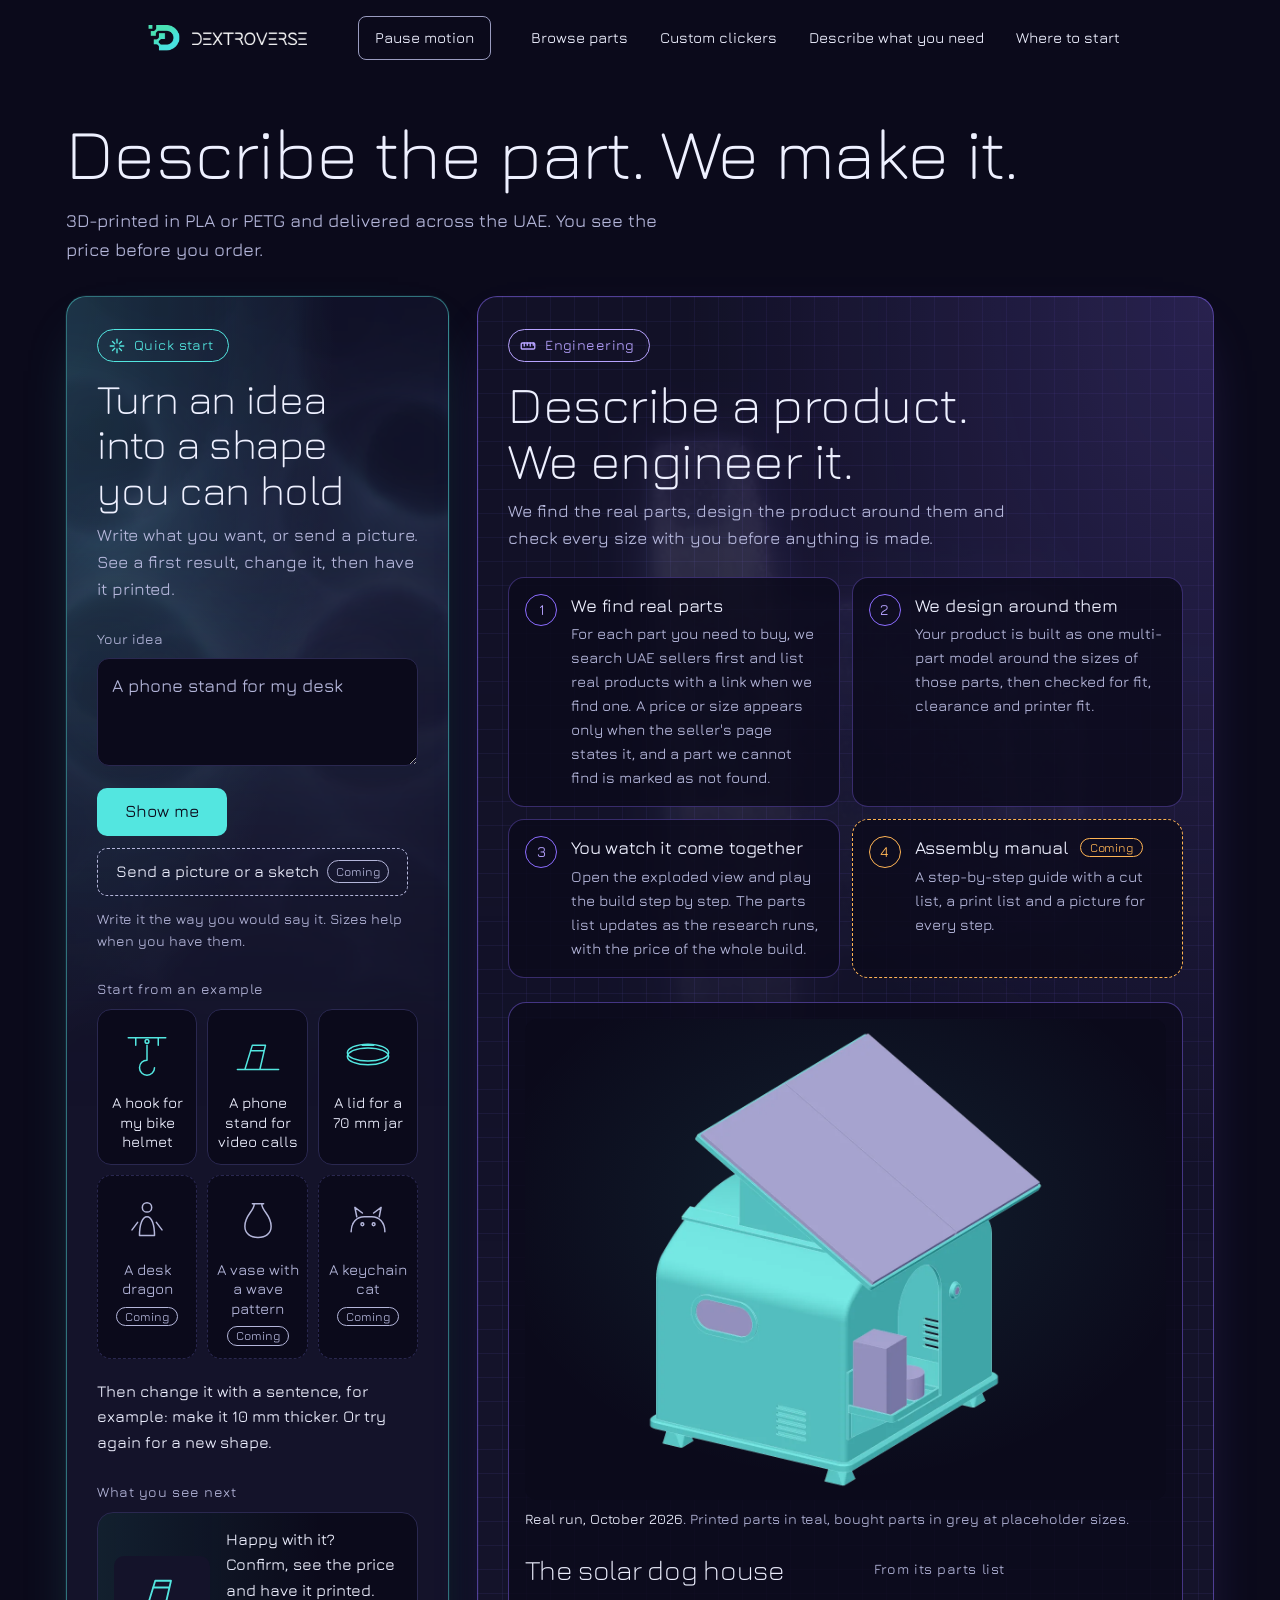
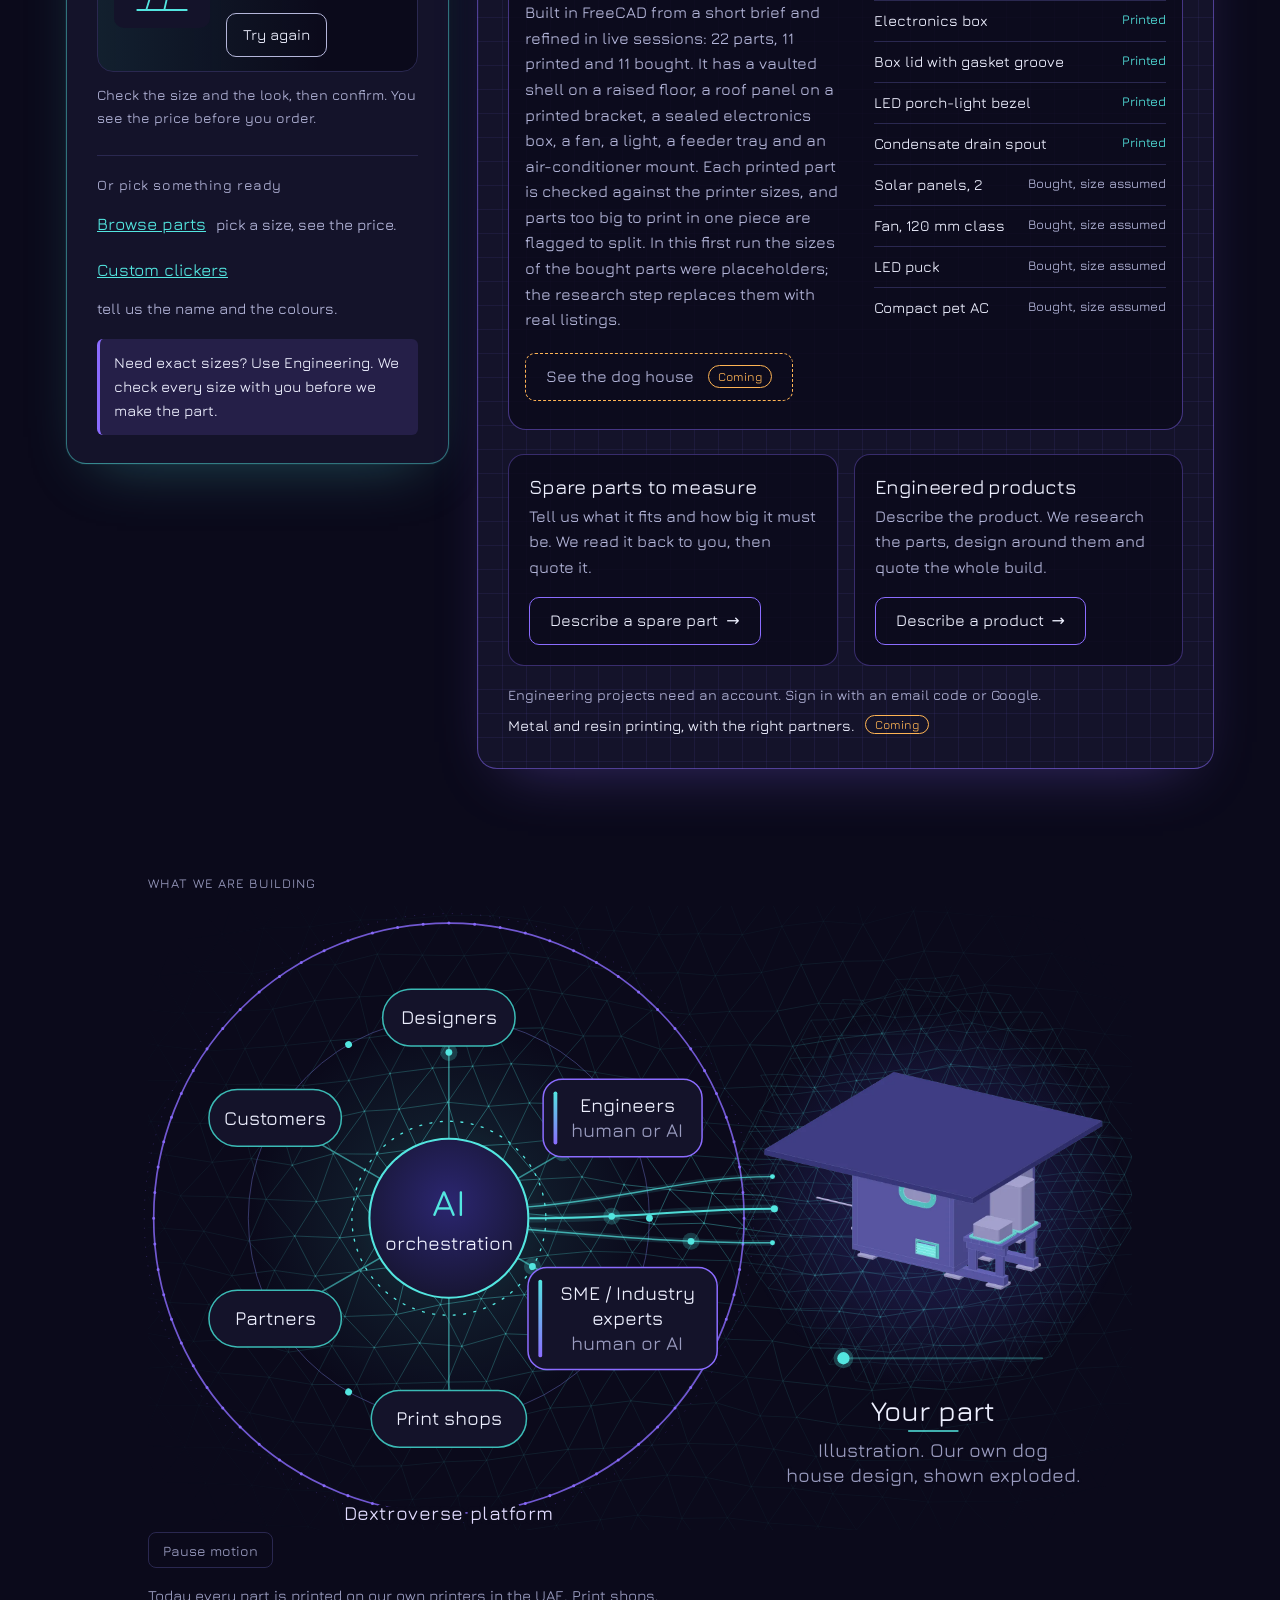
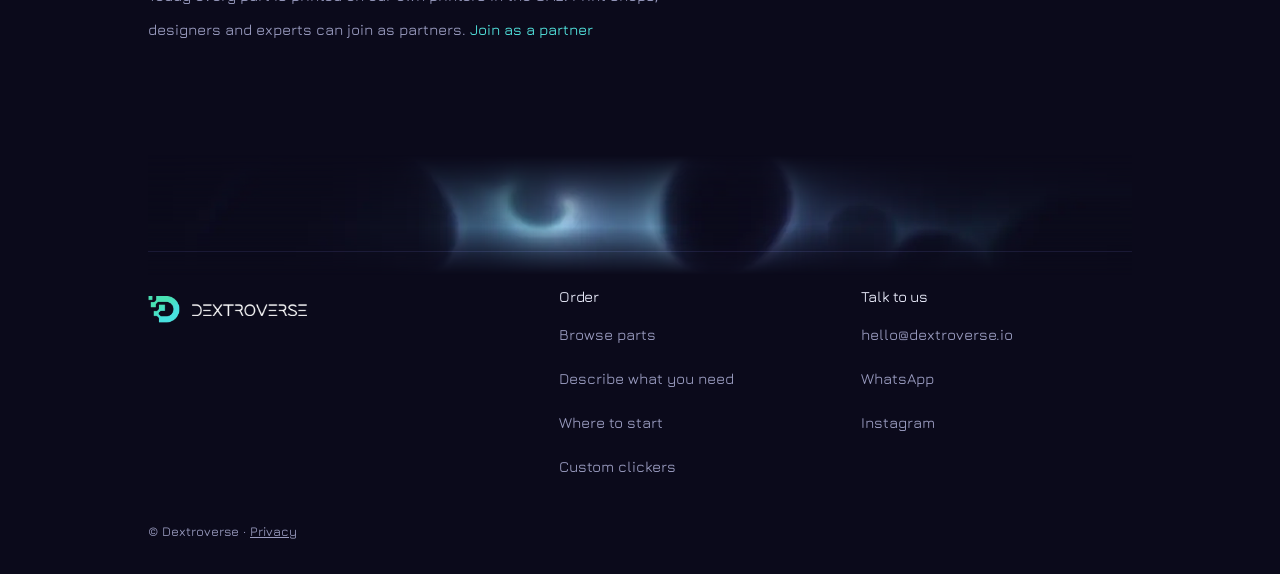
==== commit cfd990ad: "landing: two modes, Quick start and Engineering, in one page Replaces the hero and the #how block wi" ====
--- a/index.html
+++ b/index.html
@@ -20,6 +20,7 @@
 <link rel="preload" href="/fonts/jura-light.woff2" as="font" type="font/woff2" crossorigin>
 <link rel="preload" href="/fonts/jura-medium.woff2" as="font" type="font/woff2" crossorigin>
 <link rel="stylesheet" href="/style.css">
+<link rel="stylesheet" href="/landing.css">
 <script type="application/ld+json">
 {
   "@context": "https://schema.org",
@@ -49,27 +50,17 @@
 </header>
 <button class="motion-chip" id="chip" type="button" hidden aria-label="Pause motion">Pause</button>
 <main id="main">
-<section class="hero" id="describe" data-alive="backdrop halo">
-  <div class="lat" aria-hidden="true"><img class="alive-bleed" src="/media/lat/gyroid-1280.webp" srcset="/media/lat/gyroid-640.webp 640w, /media/lat/gyroid-1280.webp 1280w" sizes="100vw" alt="" width="1280" height="720" fetchpriority="high"><video class="alive-bleed" muted playsinline preload="none" data-lat="gyroid"><source src="/media/lat/gyroid-720.webm" type="video/webm" media="(min-width:900px)"><source src="/media/lat/gyroid-720.mp4" type="video/mp4" media="(min-width:900px)"><source src="/media/lat/gyroid-360.mp4" type="video/mp4" media="(max-width:899px)"></video></div>
-  <div class="alive-clearzone" aria-hidden="true"></div>
-  <div class="wrap hero-in">
-    <div class="hero-copy" data-alive-calm>
-      <h1>Describe a part. See a first result.</h1>
-      <p class="lead">Write what you want in plain words.</p>
-      <form class="pf" method="get" action="https://app.dextroverse.io/try" id="pf">
-        <label for="pf-p">Your part</label>
-        <textarea id="pf-p" name="prompt" maxlength="500" required rows="2" placeholder="A phone stand for my desk"></textarea>
-        <p class="pf-err" id="pf-err" role="status"></p>
-        <button class="btn" type="submit" data-alive="magnetic">Show me</button>
-      </form>
-      <ul class="pf-chips" aria-label="Examples">
-        <li><a class="pf-chip" href="https://app.dextroverse.io/try?prompt=A%20round%20coaster%2090%20mm%20across" data-t="A round coaster 90 mm across">A round coaster</a></li>
-        <li><a class="pf-chip" href="https://app.dextroverse.io/try?prompt=A%20round%20lid%20for%20a%2070%20mm%20jar" data-t="A round lid for a 70 mm jar">A lid for a 70 mm jar</a></li>
-        <li><a class="pf-chip" href="https://app.dextroverse.io/try?prompt=A%20small%20tray%20100%20x%2060%20mm" data-t="A small tray 100 x 60 mm">A small tray</a></li>
-      </ul>
-      <p class="pf-refine">Then change it, for example: make it 10 mm thicker.</p>
-    </div>
-  </div>
+<section class="lm" id="start">
+<div class="lm-hero"><h1>Describe the part. We make it.</h1><p class="lm-lead">3D-printed in PLA or PETG and delivered across the UAE. You see the price before you order.</p></div><nav class="jump" aria-label="Modes"><a class="jc on" href="#casual">Quick start</a><a class="je" href="#eng">Engineering</a></nav><div class="modes" id="how"><section class="mode casual" id="casual" aria-labelledby="c-t"><div class="atm" aria-hidden="true"><img src="/media/lat/gyroid-1280.webp" fetchpriority="high" alt="" width="1280" height="720"><video muted playsinline preload="none" data-atm="gyroid"><source src="/media/lat/gyroid-720.webm" type="video/webm" media="(min-width:900px)"><source src="/media/lat/gyroid-720.mp4" type="video/mp4" media="(min-width:900px)"><source src="/media/lat/gyroid-360.mp4" type="video/mp4" media="(max-width:899px)"></video></div><p class="tagm"><svg viewBox="0 0 24 24" aria-hidden="true" fill="none" stroke="currentColor" stroke-width="1.8" stroke-linecap="round"><path d="M12 3v5M12 16v5M3 12h5M16 12h5M6 6l3 3M15 15l3 3M18 6l-3 3M9 15l-3 3"/></svg>Quick start</p><h2 id="c-t">Turn an idea into a shape you can hold</h2><p class="lm-ml">Write what you want, or send a picture. See a first result, change it, then have it printed.</p>
+<form class="lm-form" id="pf" method="get" action="https://app.dextroverse.io/try"><label for="pf-p">Your idea</label><textarea id="pf-p" name="prompt" maxlength="500" required rows="3" placeholder="A phone stand for my desk"></textarea><p class="lm-err" id="pf-err" role="status"></p><div class="lm-row"><button class="lm-go" type="submit">Show me</button><button class="photo" type="button" aria-describedby="ph-s" onclick="document.getElementById('cons').hidden=false">Send a picture or a sketch <em id="ph-s">Coming</em></button></div><p class="hint">Write it the way you would say it. Sizes help when you have them.</p><p class="hint consent" id="cons" hidden>This picture goes to a partner service that builds the shape. Please choose objects and sketches, not photos of people.</p></form>
+<h3 class="lm-tl">Start from an example</h3><ul class="tiles" aria-label="Examples"><li><button class="tile" type="button" data-t="A wall hook for a bike helmet"><span class="im"><svg viewBox="0 0 64 48" aria-hidden="true" fill="none" stroke="currentColor" stroke-width="1.6" stroke-linecap="round" stroke-linejoin="round"><path d="M12 6h40M20 6v8M44 6v8M32 14v16a8 8 0 1 0 8 8"/><circle cx="32" cy="10" r="2"/></svg></span><span>A hook for my bike helmet</span></button></li><li><button class="tile" type="button" data-t="A desk stand for a phone, angled for video calls"><span class="im"><svg viewBox="0 0 64 48" aria-hidden="true" fill="none" stroke="currentColor" stroke-width="1.6" stroke-linecap="round" stroke-linejoin="round"><path d="M10 40h44M18 40l8-26h14l-6 26M24 20h14"/></svg></span><span>A phone stand for video calls</span></button></li><li><button class="tile" type="button" data-t="A round lid for a 70 mm jar with a small handle"><span class="im"><svg viewBox="0 0 64 48" aria-hidden="true" fill="none" stroke="currentColor" stroke-width="1.6" stroke-linecap="round" stroke-linejoin="round"><ellipse cx="32" cy="26" rx="22" ry="9"/><ellipse cx="32" cy="22" rx="22" ry="9"/><path d="M26 14h12"/></svg></span><span>A lid for a 70 mm jar</span></button></li><li><div class="tile soon"><span class="im"><svg viewBox="0 0 64 48" aria-hidden="true" fill="none" stroke="currentColor" stroke-width="1.6" stroke-linecap="round" stroke-linejoin="round"><circle cx="32" cy="10" r="5"/><path d="M24 40c0-12 3-20 8-20s8 8 8 20M24 40h16M22 26l-6 8M42 26l6 8"/></svg></span><span>A desk dragon</span><em>Coming</em></div></li><li><div class="tile soon"><span class="im"><svg viewBox="0 0 64 48" aria-hidden="true" fill="none" stroke="currentColor" stroke-width="1.6" stroke-linecap="round" stroke-linejoin="round"><path d="M26 6h12M28 6c0 8-10 12-10 24 0 8 6 12 14 12s14-4 14-12C46 18 36 14 36 6"/></svg></span><span>A vase with a wave pattern</span><em>Coming</em></div></li><li><div class="tile soon"><span class="im"><svg viewBox="0 0 64 48" aria-hidden="true" fill="none" stroke="currentColor" stroke-width="1.6" stroke-linecap="round" stroke-linejoin="round"><path d="M14 36c0-10 6-16 14-16h8c8 0 14 6 14 16M20 20l-2-10 8 6M44 20l2-10-8 6"/><circle cx="26" cy="28" r="1.5"/><circle cx="38" cy="28" r="1.5"/></svg></span><span>A keychain cat</span><em>Coming</em></div></li></ul><p class="then">Then change it with a sentence, for example: make it 10 mm thicker. Or try again for a new shape.</p>
+<div class="next"><h3 class="lm-tl">What you see next</h3><div class="res"><span class="th"><svg viewBox="0 0 64 48" aria-hidden="true" fill="none" stroke="currentColor" stroke-width="1.6" stroke-linecap="round" stroke-linejoin="round"><path d="M10 40h44M18 40l8-26h14l-6 26M24 20h14"/></svg></span><div><p>Happy with it? Confirm, see the price and have it printed.</p><button class="again" type="button">Try again</button></div></div><p class="hint">Check the size and the look, then confirm. You see the price before you order.</p></div>
+<div class="more"><p>Or pick something ready</p><ul><li><a href="https://app.dextroverse.io/shop">Browse parts</a> <span>pick a size, see the price.</span></li><li><a href="/clickers/">Custom clickers</a> <span>tell us the name and the colours.</span></li></ul></div><p class="lm-note">Need exact sizes? Use Engineering. We check every size with you before we make the part.</p></section><section class="mode eng" id="eng" aria-labelledby="e-t"><div class="atm eng-atm" aria-hidden="true"><img src="/media/lat/cloud-1280.webp" alt="" width="1280" height="720"><video muted playsinline preload="none" data-atm="cloud"><source src="/media/lat/cloud-720.webm" type="video/webm" media="(min-width:900px)"><source src="/media/lat/cloud-720.mp4" type="video/mp4" media="(min-width:900px)"><source src="/media/lat/cloud-360.mp4" type="video/mp4" media="(max-width:899px)"></video></div><p class="tagm"><svg viewBox="0 0 24 24" aria-hidden="true" fill="none" stroke="currentColor" stroke-width="1.8" stroke-linecap="round" stroke-linejoin="round"><rect x="3" y="8" width="18" height="8" rx="1.5"/><path d="M7 8v4M11 8v3M15 8v4M19 8v3"/></svg>Engineering</p><h2 id="e-t">Describe a product. We engineer it.</h2><p class="lm-ml">We find the real parts, design the product around them and check every size with you before anything is made.</p>
+<ol class="lm-steps"><li class="st"><span class="lm-n" aria-hidden="true">1</span><div><h3>We find real parts </h3><p>For each part you need to buy, we search UAE sellers first and list real products with a link when we find one. A price or size appears only when the seller&#x27;s page states it, and a part we cannot find is marked as not found.</p></div></li><li class="st"><span class="lm-n" aria-hidden="true">2</span><div><h3>We design around them </h3><p>Your product is built as one multi-part model around the sizes of those parts, then checked for fit, clearance and printer fit.</p></div></li><li class="st"><span class="lm-n" aria-hidden="true">3</span><div><h3>You watch it come together </h3><p>Open the exploded view and play the build step by step. The parts list updates as the research runs, with the price of the whole build.</p></div></li><li class="st soon"><span class="lm-n" aria-hidden="true">4</span><div><h3>Assembly manual <em class="cm">Coming</em></h3><p>A step-by-step guide with a cut list, a print list and a picture for every step.</p></div></li></ol>
+<div class="lm-ex"><figure class="exfig"><img src="/img/dh-v14.webp" alt="The solar dog house, assembled: printed parts in teal, bought parts in grey" width="1400" height="1050"><figcaption><b>Real run, October 2026</b>. Printed parts in teal, bought parts in grey at placeholder sizes.</figcaption></figure>
+<div class="exbody"><h3>The solar dog house</h3><p>Built in FreeCAD from a short brief and refined in live sessions: 22 parts, 11 printed and 11 bought. It has a vaulted shell on a raised floor, a roof panel on a printed bracket, a sealed electronics box, a fan, a light, a feeder tray and an air-conditioner mount. Each printed part is checked against the printer sizes, and parts too big to print in one piece are flagged to split. In this first run the sizes of the bought parts were placeholders; the research step replaces them with real listings.</p><a class="lm-btn lm-off" role="link" aria-disabled="true">See the dog house <em class="cm">Coming</em></a>
+<h4 class="pl">From its parts list</h4><ul class="parts"><li><span>Electronics box</span><em class="pr">Printed</em></li><li><span>Box lid with gasket groove</span><em class="pr">Printed</em></li><li><span>LED porch-light bezel</span><em class="pr">Printed</em></li><li><span>Condensate drain spout</span><em class="pr">Printed</em></li><li><span>Solar panels, 2</span><em class="bt">Bought, size assumed</em></li><li><span>Fan, 120 mm class</span><em class="bt">Bought, size assumed</em></li><li><span>LED puck</span><em class="bt">Bought, size assumed</em></li><li><span>Compact pet AC</span><em class="bt">Bought, size assumed</em></li></ul></div></div>
+<ul class="items"><li><h3>Spare parts to measure</h3><p>Tell us what it fits and how big it must be. We read it back to you, then quote it.</p><a class="lm-btn" href="https://app.dextroverse.io/try">Describe a spare part <span aria-hidden="true">&rarr;</span></a></li><li><h3>Engineered products</h3><p>Describe the product. We research the parts, design around them and quote the whole build.</p><a class="lm-btn" href="https://app.dextroverse.io/product">Describe a product <span aria-hidden="true">&rarr;</span></a></li></ul><p class="acc">Engineering projects need an account. Sign in with an email code or Google.</p><p class="mat">Metal and resin printing, with the right partners. <em class="cm">Coming</em></p></section></div>
 </section>
 
 <section class="wrap build" aria-labelledby="build-h">
@@ -386,13 +377,6 @@
 </section>
   <p class="build-note">Today every part is printed on our own printers in the UAE. Print shops, designers and experts can join as partners. <a class="tl" data-alive="link" href="https://wa.me/971504556912?text=Hello%2C%20I%20would%20like%20to%20join%20as%20a%20partner.">Join as a partner</a></p>
 </section>
-
-<section class="wrap focus" id="how" aria-label="Where to start">
-  <div class="fb"><h2>Shop</h2><p>Pick a size, see the price, and we print it for you.</p><a class="tl" data-alive="link" href="https://app.dextroverse.io/shop">Browse parts</a></div>
-  <div class="fb"><h2>Custom clickers</h2><p>Tell us the name and the colours. We send the price for each piece.</p><a class="tl" data-alive="link" href="/clickers/">Make yours</a></div>
-  <div class="fb"><h2>Engineered products</h2><p>Describe the product. We design the printed parts and quote the whole build.</p><a class="tl" data-alive="link" href="https://wa.me/971504556912?text=Hello%2C%20I%20have%20a%20project%20that%20needs%20engineering.">Message us on WhatsApp</a></div>
-</section>
-
 </main>
 <script>
 // maxlength=500 counts a newline as 1 char but the form sends CRLF; the app must normalise and enforce the limit server-side.
@@ -403,7 +387,7 @@
 t.addEventListener('invalid',function(ev){ev.preventDefault();e.textContent='Describe your part first';t.focus()});
 })();
 </script>
-<script src="/js/nav.js"></script><script src="/js/lat.js"></script><script src="/js/alive.js" defer></script>
+<script src="/js/landing.js" defer></script><script src="/js/nav.js"></script><script src="/js/lat.js"></script><script src="/js/alive.js" defer></script>
 <footer class="foot">
   <div class="foot-band" aria-hidden="true"><div class="lat"><img src="/media/lat/gyroid-s2.webp" alt="" width="1280" height="720" loading="lazy"></div></div>
   <div class="foot-grid">
--- a/landing.css
+++ b/landing.css
@@ -0,0 +1,132 @@
+/* landing.css - the two-mode landing (Quick start / Engineering). Everything is scoped under .lm
+   (classes that style.css also uses carry an lm- prefix), so style.css is not disturbed. */
+.lm{max-width:1180px;margin:0 auto;padding:40px 16px 56px;font-size:16px;color:var(--text);--violet-text:#b7a3ff;--tint2:rgba(139,108,255,.14);--warn:#ffb454;--dim:#b4b6da}
+.lm button{font:inherit}.lm form{margin:0}.lm p{margin-top:0}
+.lm a{color:var(--accent)}
+.lm .lm-err{margin:8px 0 0;min-height:0;font-size:14px;color:var(--warn)}.lm .lm-err:empty{display:none}
+.lm .lm-btn.lm-off{border-style:dashed;border-color:var(--warn);color:var(--dim);cursor:default}.lm .lm-btn.lm-off:hover{background:transparent}
+.lm .lm-hero{margin:0 0 32px}
+.lm .lm-hero h1{font-weight:300;font-size:clamp(36px,6vw,72px);line-height:1.04;letter-spacing:-.01em;margin:0 0 16px;max-width:20em;text-wrap:balance}
+.lm .lm-lead{font-size:18px;color:var(--dim);max-width:34em;margin:0}
+.lm .jump{position:sticky;top:72px;z-index:5;display:flex;gap:10px;margin:0 -16px 20px;padding:10px 16px;background:rgba(11,10,27,.92);backdrop-filter:blur(8px);border-bottom:1px solid var(--line)}
+.lm .jump a{flex:1;text-align:center;text-decoration:none;border:1px solid var(--line);color:var(--dim);border-radius:999px;padding:0 12px;min-height:44px;display:inline-flex;align-items:center;justify-content:center;font-size:16px;transition:border-color .2s,color .2s,background .2s}
+.lm .jump a.on.jc{border-color:var(--accent);color:var(--accent);background:var(--tint)}
+.lm .jump a.on.je{border-color:var(--accent-2);color:var(--violet-text);background:var(--tint2)}
+@media(min-width:900px){.lm .jump{display:none}}
+.lm .modes{display:grid;gap:24px;grid-template-columns:1fr;align-items:start}
+@media(min-width:900px){.lm .modes{grid-template-columns:1.3fr 1fr;gap:28px}}
+.lm .mode{position:relative;border:1px solid var(--line);border-radius:20px;padding:28px 22px 24px;overflow:hidden}
+@media(min-width:900px){.lm .mode{padding:32px 30px 28px}}
+.lm .mode.casual{border-color:rgba(83,230,224,.45);background:radial-gradient(120% 70% at 0% 0%,rgba(83,230,224,.20),transparent 60%),var(--panel);box-shadow:0 0 0 1px rgba(83,230,224,.06),0 24px 60px -30px rgba(83,230,224,.35)}
+.lm .mode.eng{border-color:rgba(139,108,255,.5);background:linear-gradient(rgba(139,108,255,.08) 1px,transparent 1px) 0 0/24px 24px,linear-gradient(90deg,rgba(139,108,255,.08) 1px,transparent 1px) 0 0/24px 24px,radial-gradient(120% 70% at 100% 0%,rgba(139,108,255,.22),transparent 60%),var(--panel);box-shadow:0 24px 60px -30px rgba(139,108,255,.4)}
+.lm .tagm{display:inline-flex;align-items:center;gap:8px;margin:0 0 14px;border:1px solid currentColor;border-radius:999px;padding:4px 14px 4px 10px;font-size:14px;letter-spacing:.03em}
+.lm .tagm svg{width:18px;height:18px}
+.lm .casual .tagm{color:var(--accent)}
+.lm .eng .tagm{color:var(--violet-text)}
+.lm .mode h2{font-weight:300;font-size:clamp(28px,3.6vw,42px);line-height:1.08;margin:0 0 10px}
+.lm .lm-ml{color:var(--dim);font-size:17px;margin:0 0 24px;max-width:32em}
+.lm label{display:block;font-size:14px;color:var(--dim);margin:0 0 8px}
+.lm textarea{width:100%;min-height:92px;resize:vertical;background:var(--bg);color:var(--text);border:1px solid var(--line);border-radius:12px;padding:14px;font:500 18px/1.45 Jura,ui-sans-serif,system-ui,sans-serif;transition:border-color .2s,box-shadow .2s}
+.lm textarea:hover{border-color:var(--dim)}
+.lm textarea:focus{outline:none;border-color:var(--accent);box-shadow:0 0 0 3px var(--tint)}
+.lm textarea::placeholder{color:var(--dim)}
+.lm .lm-row{display:flex;flex-wrap:wrap;align-items:center;gap:12px;margin-top:14px}
+.lm .lm-go{font-weight:600;font-size:17px;color:var(--ink);background:var(--accent);border:0;border-radius:10px;padding:0 28px;min-height:48px;cursor:pointer;transition:transform .15s,box-shadow .15s}
+.lm .lm-go:hover{transform:translateY(-1px);box-shadow:0 8px 24px -8px rgba(83,230,224,.6)}
+.lm .lm-go:active{transform:none}
+.lm .photo{background:transparent;color:var(--text);border:1px dashed var(--dim);border-radius:10px;padding:0 18px;min-height:48px;cursor:pointer;display:inline-flex;align-items:center;gap:8px;transition:border-color .2s}
+.lm .photo:hover{border-color:var(--accent)}
+.lm .photo em,.lm .tile em{font-style:normal;font-size:12px;color:var(--dim);border:1px solid var(--dim);border-radius:999px;padding:1px 8px}
+.lm .hint{margin:12px 0 0;font-size:14px;color:var(--dim)}
+.lm .consent{border-left:3px solid var(--warn);padding-left:10px;color:var(--text)}
+.lm .lm-tl{font-weight:500;font-size:14px;letter-spacing:.04em;color:var(--dim);margin:28px 0 12px}
+.lm .tiles{display:grid;grid-template-columns:repeat(3,1fr);gap:10px;list-style:none;margin:0;padding:0}
+.lm .tile{width:100%;height:100%;display:flex;flex-direction:column;align-items:center;justify-content:flex-start;gap:8px;text-align:center;background:var(--bg);color:var(--text);border:1px solid var(--line);border-radius:14px;padding:14px 8px 12px;min-height:44px;cursor:pointer;font-size:15px;line-height:1.3;transition:transform .18s,border-color .18s,background .18s,box-shadow .18s}
+.lm .tile .im{width:100%;aspect-ratio:4/3;display:flex;align-items:center;justify-content:center}
+.lm .tile svg{width:60px;height:45px;color:var(--accent);transition:transform .25s}
+.lm .tile img{width:100%;height:100%;object-fit:contain}
+.lm button.tile:hover{transform:translateY(-3px);border-color:var(--accent);background:var(--tint);box-shadow:0 10px 24px -14px rgba(83,230,224,.6)}
+.lm button.tile:hover svg{transform:scale(1.08)}
+.lm button.tile:focus-visible{outline-offset:2px}
+.lm button.tile[aria-pressed=true]{border-color:var(--accent);background:var(--tint);box-shadow:inset 0 0 0 1px var(--accent)}
+.lm .tile.soon{border-style:dashed;cursor:default;color:var(--dim)}
+.lm .tile.soon svg{color:var(--dim)}
+.lm .then{margin:20px 0 0;font-size:16px}
+.lm .next{margin-top:8px}
+.lm .res{display:flex;gap:16px;align-items:center;border:1px solid var(--line);border-radius:16px;padding:14px 16px;background:linear-gradient(90deg,var(--tint),transparent 70%),var(--bg);animation:lm-rise .6s .1s both}
+.lm .res .th{flex:none;width:96px;height:72px;border-radius:10px;background:var(--panel);display:flex;align-items:center;justify-content:center}
+.lm .res svg{width:72px;height:54px;color:var(--accent)}
+.lm .res p{margin:0 0 10px;font-size:16px}
+.lm .again{display:inline-flex;align-items:center;min-height:44px;border:1px solid var(--dim);border-radius:10px;padding:0 16px;font-size:15px;color:var(--text);background:transparent;cursor:pointer;transition:border-color .2s}
+.lm .again:hover{border-color:var(--accent)}
+.lm .more{margin:26px 0 0;padding-top:18px;border-top:1px solid var(--line)}
+.lm .more p{margin:0 0 6px;font-size:14px;letter-spacing:.04em;color:var(--dim)}
+.lm .more ul{list-style:none;margin:0;padding:0;display:grid;gap:2px}
+.lm .more li{display:flex;flex-wrap:wrap;gap:4px 10px;align-items:center;color:var(--dim);font-size:15px}
+.lm .more a{display:inline-flex;align-items:center;min-height:44px;font-size:17px}
+.lm .lm-note{margin:18px 0 0;padding:12px 14px;border-left:3px solid var(--accent-2);background:var(--tint2);border-radius:6px;font-size:15px}
+.lm .items{list-style:none;margin:0;padding:0;display:grid;gap:16px}
+.lm .items li{border:1px solid rgba(139,108,255,.35);border-radius:16px;padding:20px;background:rgba(11,10,27,.82);transition:border-color .2s,transform .2s}
+.lm .items li:hover{border-color:var(--accent-2);transform:translateY(-2px)}
+.lm .items h3{font-weight:500;font-size:20px;margin:0 0 6px}
+.lm .items p{margin:0 0 16px;color:var(--dim);font-size:16px}
+.lm .lm-btn{display:inline-flex;align-items:center;gap:8px;min-height:48px;color:var(--text);border:1px solid var(--accent-2);border-radius:10px;padding:0 20px;text-decoration:none;transition:background .2s}
+.lm .lm-btn:hover{background:var(--tint2)}
+.lm .lm-btn span{transition:transform .2s}
+.lm .lm-btn:hover span{transform:translateX(3px)}
+@keyframes lm-rise{from{opacity:0;transform:translateY(8px)}to{opacity:1;transform:none}}
+@media (prefers-reduced-motion:no-preference){.lm .lm-hero,.lm .mode{animation:lm-rise .5s both}
+.lm .mode.eng{animation-delay:.08s}}
+.lm .cm{font-style:normal;font-size:12px;font-weight:500;color:var(--warn);border:1px solid var(--warn);border-radius:999px;padding:1px 9px;margin-left:6px;white-space:nowrap;vertical-align:2px}
+@media(min-width:1000px){.lm .modes{grid-template-columns:minmax(0,.78fr) minmax(0,1.5fr)}}
+.lm .mode.eng{padding-bottom:30px}
+.lm .mode.eng h2{font-size:clamp(30px,4.2vw,52px)}
+.lm .lm-steps{list-style:none;margin:0 0 24px;padding:0;display:grid;gap:12px;grid-template-columns:1fr}
+@media(min-width:640px){.lm .lm-steps{grid-template-columns:1fr 1fr}}
+.lm .st{display:flex;gap:14px;border:1px solid rgba(139,108,255,.35);border-radius:16px;padding:16px;background:rgba(11,10,27,.82)}
+.lm .st.soon{border-style:dashed;border-color:var(--warn)}
+.lm .st .lm-n{flex:none;width:32px;height:32px;border-radius:50%;border:1px solid var(--accent-2);color:var(--violet-text);display:flex;align-items:center;justify-content:center;font-size:15px}
+.lm .st.soon .lm-n{border-color:var(--warn);color:var(--warn)}
+.lm .st h3{margin:2px 0 6px;font-weight:500;font-size:18px}
+.lm .st p{margin:0;font-size:15px;color:var(--dim)}
+.lm .lm-ex{display:grid;gap:20px;grid-template-columns:1fr;margin:0 0 24px;border:1px solid rgba(139,108,255,.45);border-radius:18px;padding:16px;background:rgba(11,10,27,.82)}
+.lm .exbody{display:grid;gap:4px 28px;grid-template-columns:1fr}
+@media(min-width:900px){.lm .exbody{grid-template-columns:1.1fr 1fr}
+.lm .exbody>h3,.lm .exbody>p,.lm .exbody>.lm-btn{grid-column:1}
+.lm .exbody>.pl,.lm .exbody>.parts{grid-column:2}
+.lm .exbody>.pl{grid-row:1;margin-top:8px}
+.lm .exbody>.parts{grid-row:2/5}}
+.lm .exbody .lm-btn{justify-self:start;margin-bottom:8px}
+.lm .exfig{margin:0}
+.lm .exfig img{display:block;width:100%;height:auto;border-radius:12px;background:radial-gradient(80% 80% at 50% 40%,rgba(83,230,224,.10),transparent 70%),#0b0a1b}
+.lm .exfig img{max-height:520px;object-fit:contain}
+.lm .exfig figcaption{margin-top:8px;font-size:14px;color:var(--dim)}
+.lm .exfig figcaption b{color:var(--text);font-weight:500}
+.lm .exbody h3{font-weight:300;font-size:28px;margin:4px 0 10px}
+.lm .exbody p{margin:0 0 16px;font-size:16px;color:var(--dim)}
+.lm .pl{margin:22px 0 8px;font-weight:500;font-size:14px;letter-spacing:.04em;color:var(--dim)}
+.lm .parts{list-style:none;margin:0;padding:0}
+.lm .parts li{display:flex;justify-content:space-between;gap:12px;padding:8px 0;border-top:1px solid var(--line);font-size:15px}
+.lm .parts em{font-style:normal;font-size:13px;white-space:nowrap}
+.lm .parts .pr{color:var(--accent)}
+.lm .parts .bt{color:var(--dim)}
+@media(min-width:640px){.lm .mode.eng .items{grid-template-columns:1fr 1fr}}
+.lm .acc{margin:18px 0 0;font-size:14px;color:var(--dim)}
+.lm .mat{margin:8px 0 0;font-size:15px;color:var(--text)}
+.lm .mbtn{background:transparent;color:var(--text);border:1px solid var(--line);border-radius:999px;padding:0 16px;min-height:44px;cursor:pointer;font-size:14px;margin-right:6px;transition:border-color .2s}
+.lm .mbtn:hover{border-color:var(--accent)}
+.lm .mbtn[hidden]{display:none}
+.lm{--dim:#b4b6da}
+@media(max-width:520px){.lm .mbtn{margin-right:0}}
+.lm .atm{position:absolute;inset:0 0 auto 0;height:var(--atm-h,46%);z-index:0;overflow:hidden;pointer-events:none;-webkit-mask-image:linear-gradient(180deg,#000 0,#000 30%,transparent 100%);mask-image:linear-gradient(180deg,#000 0,#000 30%,transparent 100%)}
+.lm .atm img,.lm .atm video{position:absolute;inset:0;width:100%;height:100%;object-fit:cover;opacity:var(--atm-o,.14)}
+.lm .atm video{opacity:0;transition:opacity .8s}
+.lm .atm.on video{opacity:var(--atm-o,.14)}
+.lm .mode>*:not(.atm){position:relative;z-index:1}
+.lm .lm-hero{position:relative}
+.lm .lm-hero>*:not(.atm){position:relative;z-index:1}
+.lm .atm.hero-atm{inset:-40px -16px auto -16px;height:calc(100% + 80px);--atm-o:.17;-webkit-mask-image:linear-gradient(180deg,transparent 0,#000 25%,#000 55%,transparent 100%);mask-image:linear-gradient(180deg,transparent 0,#000 25%,#000 55%,transparent 100%)}
+html.nomotion .lm .atm video{display:none}
+@keyframes lm-drift{to{background-position:240px 120px,240px 120px,0 0,0 0}}
+@media (prefers-reduced-motion:no-preference){html:not(.alive-paused) .lm .mode.eng.drift{animation:lm-drift 60s linear infinite}}
+@media(min-width:861px){.lm .jump{top:0}}
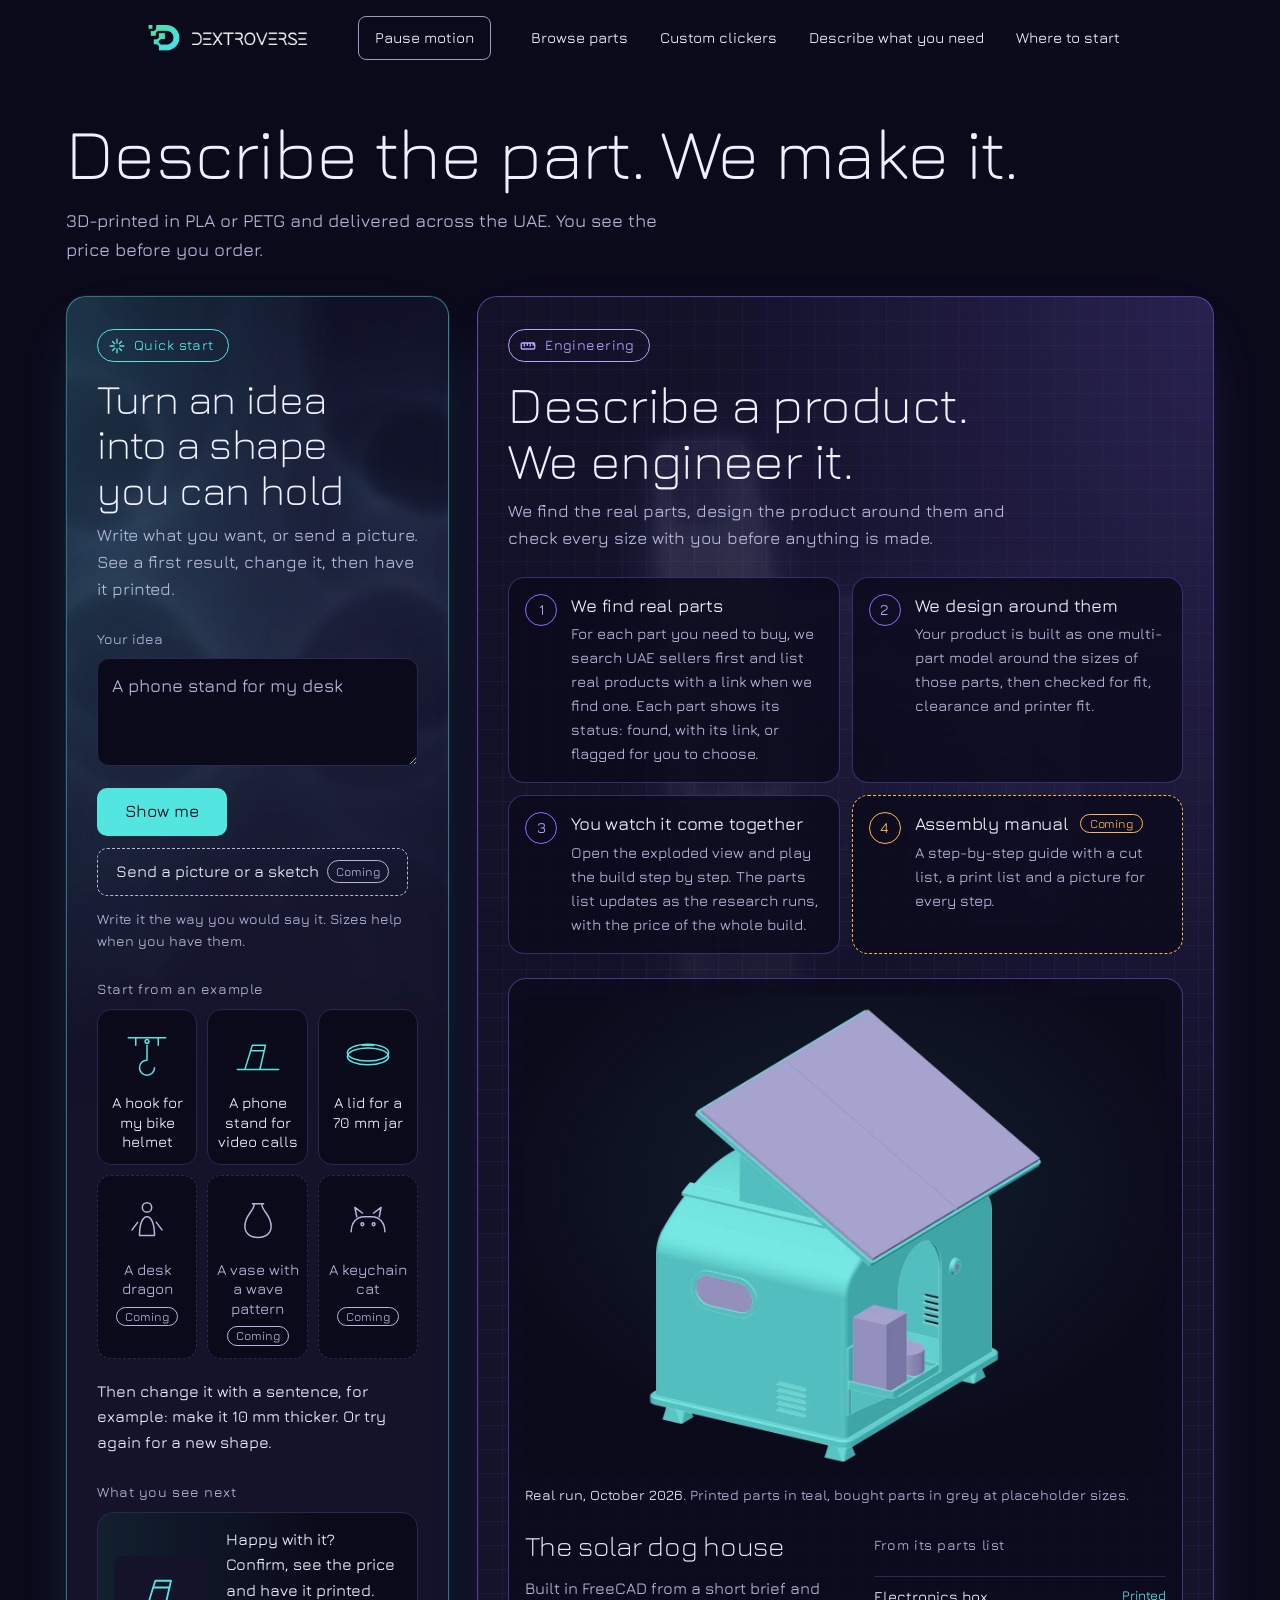
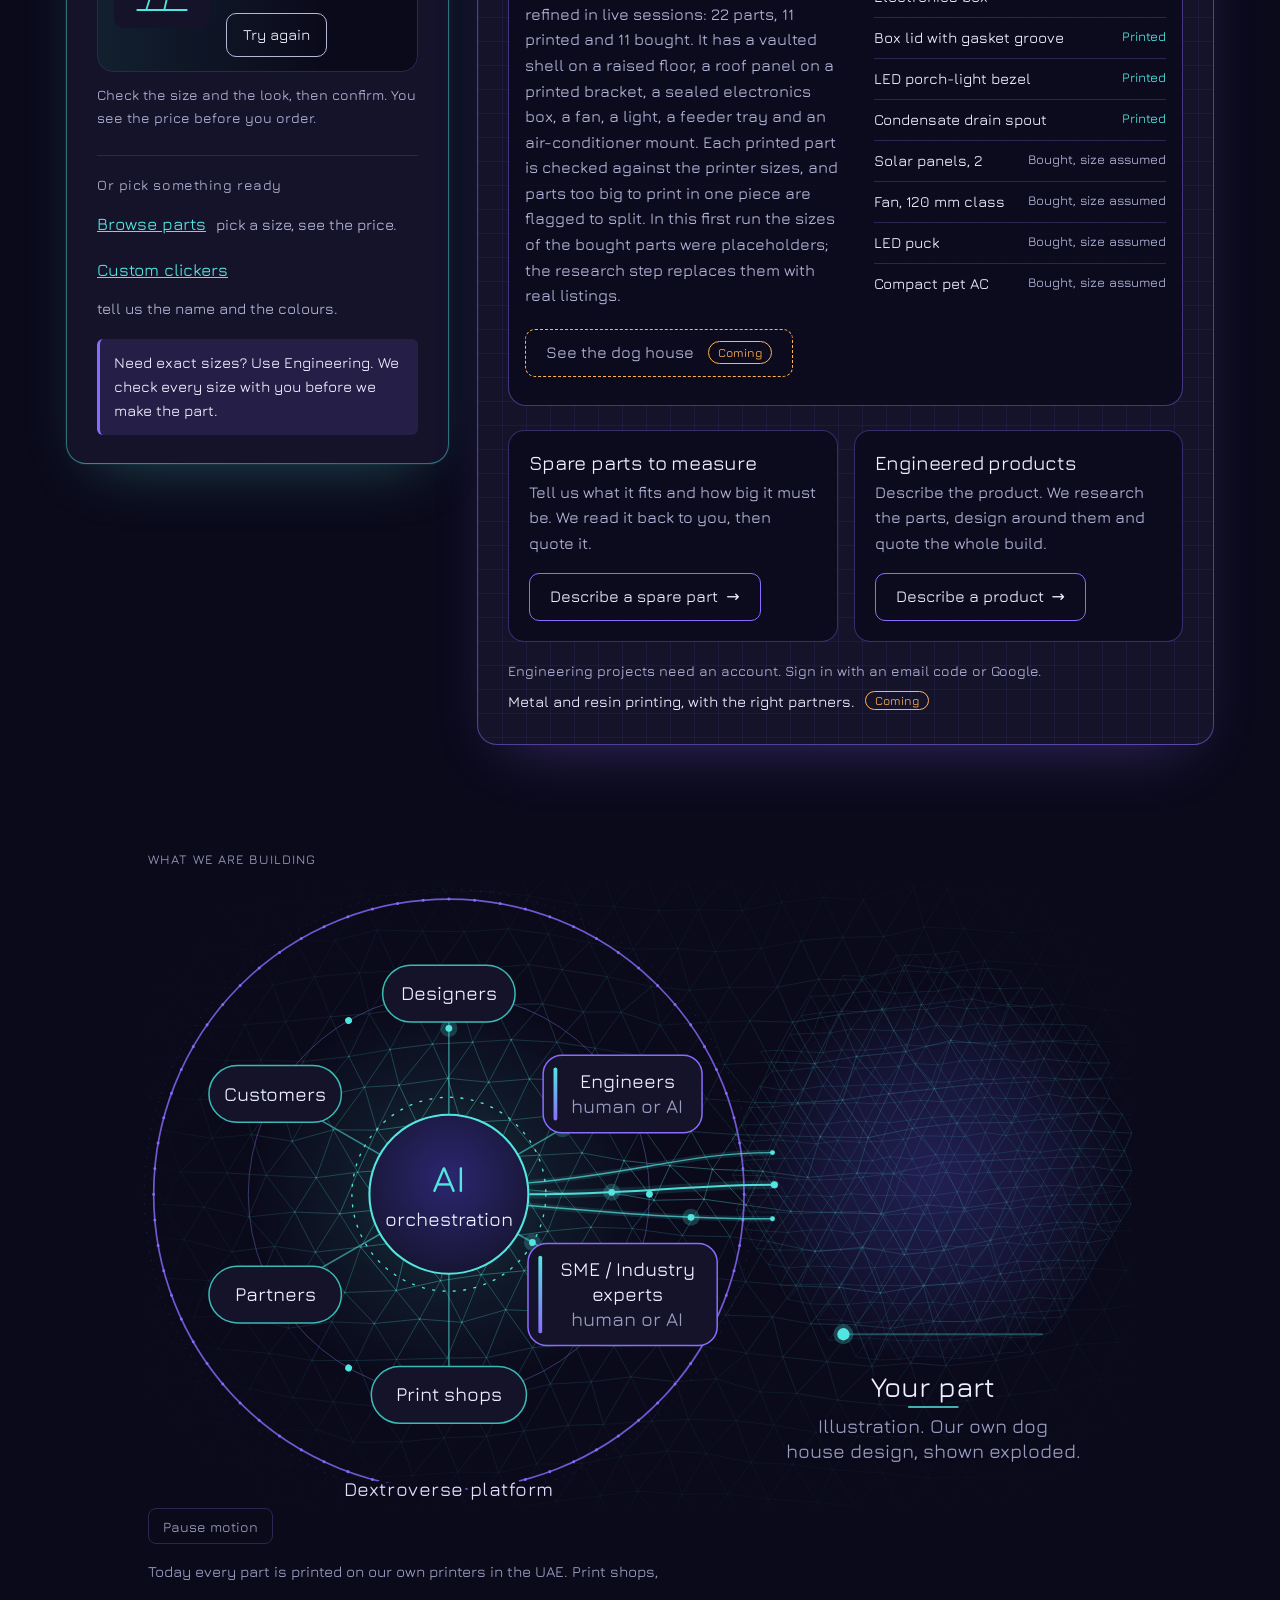
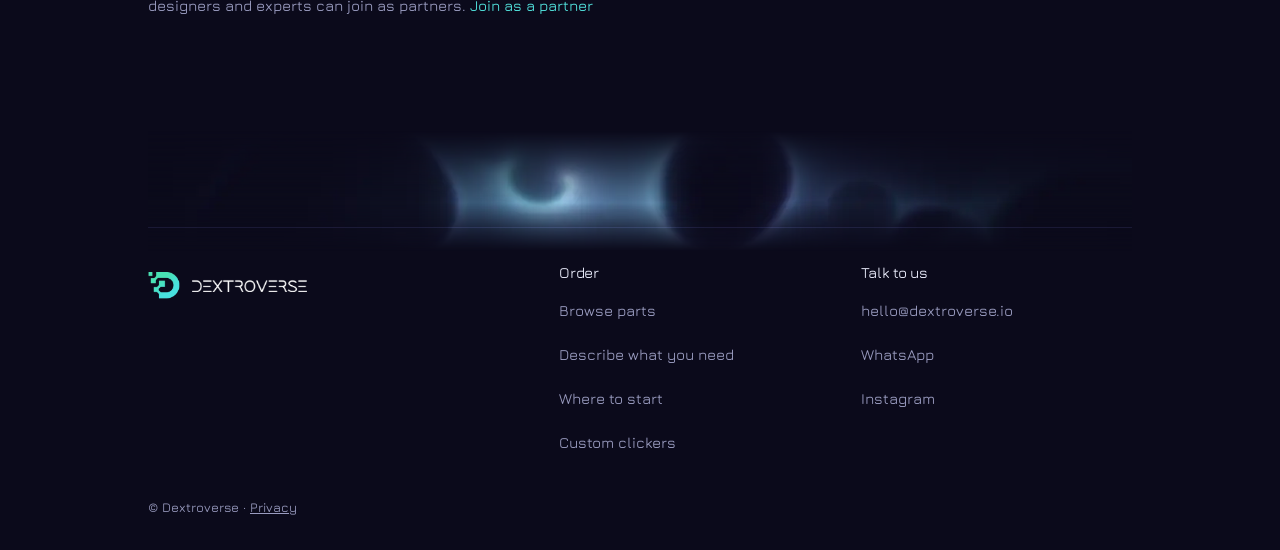
==== commit 1fcfcbbc: "landing: fixes from verification (Coming picture button inert, dead Try again, step 1 wording, title" ====
--- a/index.html
+++ b/index.html
@@ -3,19 +3,19 @@
 <head>
 <meta charset="utf-8">
 <meta name="viewport" content="width=device-width, initial-scale=1">
-<title>Dextroverse | Describe a part. See a first result.</title>
-<meta name="description" content="Describe a part in plain words and see a first result. Refine it, see the price, and have it printed in the UAE.">
+<title>Dextroverse | Describe the part. We make it.</title>
+<meta name="description" content="Describe the part and see the price before you order. 3D-printed in PLA or PETG and delivered across the UAE.">
 <link rel="canonical" href="https://dextroverse.io/">
 <link rel="icon" type="image/png" href="/favicon.png">
 <meta property="og:type" content="website">
 <meta property="og:site_name" content="Dextroverse">
 <meta property="og:url" content="https://dextroverse.io/">
-<meta property="og:title" content="Dextroverse | Describe a part. See a first result.">
-<meta property="og:description" content="Describe a part in plain words and see a first result. Refine it, see the price, and have it printed in the UAE.">
+<meta property="og:title" content="Dextroverse | Describe the part. We make it.">
+<meta property="og:description" content="Describe the part and see the price before you order. 3D-printed in PLA or PETG and delivered across the UAE.">
 <meta property="og:image" content="https://dextroverse.io/logo.png">
 <meta name="twitter:card" content="summary">
-<meta name="twitter:title" content="Dextroverse | Describe a part. See a first result.">
-<meta name="twitter:description" content="Describe a part in plain words and see a first result. Refine it, see the price, and have it printed in the UAE.">
+<meta name="twitter:title" content="Dextroverse | Describe the part. We make it.">
+<meta name="twitter:description" content="Describe the part and see the price before you order. 3D-printed in PLA or PETG and delivered across the UAE.">
 <meta name="twitter:image" content="https://dextroverse.io/logo.png">
 <link rel="preload" href="/fonts/jura-light.woff2" as="font" type="font/woff2" crossorigin>
 <link rel="preload" href="/fonts/jura-medium.woff2" as="font" type="font/woff2" crossorigin>
@@ -28,7 +28,7 @@
   "name": "Dextroverse",
   "url": "https://dextroverse.io/",
   "logo": "https://dextroverse.io/logo.png",
-  "description": "Describe a part in plain words and see a first result. Refine it, see the price, and have it printed in the UAE.",
+  "description": "Describe the part and see the price before you order. 3D-printed in PLA or PETG and delivered across the UAE.",
   "email": "hello@dextroverse.io",
   "telephone": "+971504556912",
   "areaServed": "AE",
@@ -52,11 +52,11 @@
 <main id="main">
 <section class="lm" id="start">
 <div class="lm-hero"><h1>Describe the part. We make it.</h1><p class="lm-lead">3D-printed in PLA or PETG and delivered across the UAE. You see the price before you order.</p></div><nav class="jump" aria-label="Modes"><a class="jc on" href="#casual">Quick start</a><a class="je" href="#eng">Engineering</a></nav><div class="modes" id="how"><section class="mode casual" id="casual" aria-labelledby="c-t"><div class="atm" aria-hidden="true"><img src="/media/lat/gyroid-1280.webp" fetchpriority="high" alt="" width="1280" height="720"><video muted playsinline preload="none" data-atm="gyroid"><source src="/media/lat/gyroid-720.webm" type="video/webm" media="(min-width:900px)"><source src="/media/lat/gyroid-720.mp4" type="video/mp4" media="(min-width:900px)"><source src="/media/lat/gyroid-360.mp4" type="video/mp4" media="(max-width:899px)"></video></div><p class="tagm"><svg viewBox="0 0 24 24" aria-hidden="true" fill="none" stroke="currentColor" stroke-width="1.8" stroke-linecap="round"><path d="M12 3v5M12 16v5M3 12h5M16 12h5M6 6l3 3M15 15l3 3M18 6l-3 3M9 15l-3 3"/></svg>Quick start</p><h2 id="c-t">Turn an idea into a shape you can hold</h2><p class="lm-ml">Write what you want, or send a picture. See a first result, change it, then have it printed.</p>
-<form class="lm-form" id="pf" method="get" action="https://app.dextroverse.io/try"><label for="pf-p">Your idea</label><textarea id="pf-p" name="prompt" maxlength="500" required rows="3" placeholder="A phone stand for my desk"></textarea><p class="lm-err" id="pf-err" role="status"></p><div class="lm-row"><button class="lm-go" type="submit">Show me</button><button class="photo" type="button" aria-describedby="ph-s" onclick="document.getElementById('cons').hidden=false">Send a picture or a sketch <em id="ph-s">Coming</em></button></div><p class="hint">Write it the way you would say it. Sizes help when you have them.</p><p class="hint consent" id="cons" hidden>This picture goes to a partner service that builds the shape. Please choose objects and sketches, not photos of people.</p></form>
+<form class="lm-form" id="pf" method="get" action="https://app.dextroverse.io/try"><label for="pf-p">Your idea</label><textarea id="pf-p" name="prompt" maxlength="500" required rows="3" placeholder="A phone stand for my desk"></textarea><p class="lm-err" id="pf-err" role="status"></p><div class="lm-row"><button class="lm-go" type="submit">Show me</button><button class="photo" type="button" aria-disabled="true" aria-describedby="ph-s">Send a picture or a sketch <em id="ph-s">Coming</em></button></div><p class="hint">Write it the way you would say it. Sizes help when you have them.</p><p class="hint consent" id="cons" hidden>This picture goes to a partner service that builds the shape. Please choose objects and sketches, not photos of people.</p></form>
 <h3 class="lm-tl">Start from an example</h3><ul class="tiles" aria-label="Examples"><li><button class="tile" type="button" data-t="A wall hook for a bike helmet"><span class="im"><svg viewBox="0 0 64 48" aria-hidden="true" fill="none" stroke="currentColor" stroke-width="1.6" stroke-linecap="round" stroke-linejoin="round"><path d="M12 6h40M20 6v8M44 6v8M32 14v16a8 8 0 1 0 8 8"/><circle cx="32" cy="10" r="2"/></svg></span><span>A hook for my bike helmet</span></button></li><li><button class="tile" type="button" data-t="A desk stand for a phone, angled for video calls"><span class="im"><svg viewBox="0 0 64 48" aria-hidden="true" fill="none" stroke="currentColor" stroke-width="1.6" stroke-linecap="round" stroke-linejoin="round"><path d="M10 40h44M18 40l8-26h14l-6 26M24 20h14"/></svg></span><span>A phone stand for video calls</span></button></li><li><button class="tile" type="button" data-t="A round lid for a 70 mm jar with a small handle"><span class="im"><svg viewBox="0 0 64 48" aria-hidden="true" fill="none" stroke="currentColor" stroke-width="1.6" stroke-linecap="round" stroke-linejoin="round"><ellipse cx="32" cy="26" rx="22" ry="9"/><ellipse cx="32" cy="22" rx="22" ry="9"/><path d="M26 14h12"/></svg></span><span>A lid for a 70 mm jar</span></button></li><li><div class="tile soon"><span class="im"><svg viewBox="0 0 64 48" aria-hidden="true" fill="none" stroke="currentColor" stroke-width="1.6" stroke-linecap="round" stroke-linejoin="round"><circle cx="32" cy="10" r="5"/><path d="M24 40c0-12 3-20 8-20s8 8 8 20M24 40h16M22 26l-6 8M42 26l6 8"/></svg></span><span>A desk dragon</span><em>Coming</em></div></li><li><div class="tile soon"><span class="im"><svg viewBox="0 0 64 48" aria-hidden="true" fill="none" stroke="currentColor" stroke-width="1.6" stroke-linecap="round" stroke-linejoin="round"><path d="M26 6h12M28 6c0 8-10 12-10 24 0 8 6 12 14 12s14-4 14-12C46 18 36 14 36 6"/></svg></span><span>A vase with a wave pattern</span><em>Coming</em></div></li><li><div class="tile soon"><span class="im"><svg viewBox="0 0 64 48" aria-hidden="true" fill="none" stroke="currentColor" stroke-width="1.6" stroke-linecap="round" stroke-linejoin="round"><path d="M14 36c0-10 6-16 14-16h8c8 0 14 6 14 16M20 20l-2-10 8 6M44 20l2-10-8 6"/><circle cx="26" cy="28" r="1.5"/><circle cx="38" cy="28" r="1.5"/></svg></span><span>A keychain cat</span><em>Coming</em></div></li></ul><p class="then">Then change it with a sentence, for example: make it 10 mm thicker. Or try again for a new shape.</p>
-<div class="next"><h3 class="lm-tl">What you see next</h3><div class="res"><span class="th"><svg viewBox="0 0 64 48" aria-hidden="true" fill="none" stroke="currentColor" stroke-width="1.6" stroke-linecap="round" stroke-linejoin="round"><path d="M10 40h44M18 40l8-26h14l-6 26M24 20h14"/></svg></span><div><p>Happy with it? Confirm, see the price and have it printed.</p><button class="again" type="button">Try again</button></div></div><p class="hint">Check the size and the look, then confirm. You see the price before you order.</p></div>
+<div class="next"><h3 class="lm-tl">What you see next</h3><div class="res"><span class="th"><svg viewBox="0 0 64 48" aria-hidden="true" fill="none" stroke="currentColor" stroke-width="1.6" stroke-linecap="round" stroke-linejoin="round"><path d="M10 40h44M18 40l8-26h14l-6 26M24 20h14"/></svg></span><div><p>Happy with it? Confirm, see the price and have it printed.</p><span class="again" aria-hidden="true">Try again</span></div></div><p class="hint">Check the size and the look, then confirm. You see the price before you order.</p></div>
 <div class="more"><p>Or pick something ready</p><ul><li><a href="https://app.dextroverse.io/shop">Browse parts</a> <span>pick a size, see the price.</span></li><li><a href="/clickers/">Custom clickers</a> <span>tell us the name and the colours.</span></li></ul></div><p class="lm-note">Need exact sizes? Use Engineering. We check every size with you before we make the part.</p></section><section class="mode eng" id="eng" aria-labelledby="e-t"><div class="atm eng-atm" aria-hidden="true"><img src="/media/lat/cloud-1280.webp" alt="" width="1280" height="720"><video muted playsinline preload="none" data-atm="cloud"><source src="/media/lat/cloud-720.webm" type="video/webm" media="(min-width:900px)"><source src="/media/lat/cloud-720.mp4" type="video/mp4" media="(min-width:900px)"><source src="/media/lat/cloud-360.mp4" type="video/mp4" media="(max-width:899px)"></video></div><p class="tagm"><svg viewBox="0 0 24 24" aria-hidden="true" fill="none" stroke="currentColor" stroke-width="1.8" stroke-linecap="round" stroke-linejoin="round"><rect x="3" y="8" width="18" height="8" rx="1.5"/><path d="M7 8v4M11 8v3M15 8v4M19 8v3"/></svg>Engineering</p><h2 id="e-t">Describe a product. We engineer it.</h2><p class="lm-ml">We find the real parts, design the product around them and check every size with you before anything is made.</p>
-<ol class="lm-steps"><li class="st"><span class="lm-n" aria-hidden="true">1</span><div><h3>We find real parts </h3><p>For each part you need to buy, we search UAE sellers first and list real products with a link when we find one. A price or size appears only when the seller&#x27;s page states it, and a part we cannot find is marked as not found.</p></div></li><li class="st"><span class="lm-n" aria-hidden="true">2</span><div><h3>We design around them </h3><p>Your product is built as one multi-part model around the sizes of those parts, then checked for fit, clearance and printer fit.</p></div></li><li class="st"><span class="lm-n" aria-hidden="true">3</span><div><h3>You watch it come together </h3><p>Open the exploded view and play the build step by step. The parts list updates as the research runs, with the price of the whole build.</p></div></li><li class="st soon"><span class="lm-n" aria-hidden="true">4</span><div><h3>Assembly manual <em class="cm">Coming</em></h3><p>A step-by-step guide with a cut list, a print list and a picture for every step.</p></div></li></ol>
+<ol class="lm-steps"><li class="st"><span class="lm-n" aria-hidden="true">1</span><div><h3>We find real parts </h3><p>For each part you need to buy, we search UAE sellers first and list real products with a link when we find one. Each part shows its status: found, with its link, or flagged for you to choose.</p></div></li><li class="st"><span class="lm-n" aria-hidden="true">2</span><div><h3>We design around them </h3><p>Your product is built as one multi-part model around the sizes of those parts, then checked for fit, clearance and printer fit.</p></div></li><li class="st"><span class="lm-n" aria-hidden="true">3</span><div><h3>You watch it come together </h3><p>Open the exploded view and play the build step by step. The parts list updates as the research runs, with the price of the whole build.</p></div></li><li class="st soon"><span class="lm-n" aria-hidden="true">4</span><div><h3>Assembly manual <em class="cm">Coming</em></h3><p>A step-by-step guide with a cut list, a print list and a picture for every step.</p></div></li></ol>
 <div class="lm-ex"><figure class="exfig"><img src="/img/dh-v14.webp" alt="The solar dog house, assembled: printed parts in teal, bought parts in grey" width="1400" height="1050"><figcaption><b>Real run, October 2026</b>. Printed parts in teal, bought parts in grey at placeholder sizes.</figcaption></figure>
 <div class="exbody"><h3>The solar dog house</h3><p>Built in FreeCAD from a short brief and refined in live sessions: 22 parts, 11 printed and 11 bought. It has a vaulted shell on a raised floor, a roof panel on a printed bracket, a sealed electronics box, a fan, a light, a feeder tray and an air-conditioner mount. Each printed part is checked against the printer sizes, and parts too big to print in one piece are flagged to split. In this first run the sizes of the bought parts were placeholders; the research step replaces them with real listings.</p><a class="lm-btn lm-off" role="link" aria-disabled="true">See the dog house <em class="cm">Coming</em></a>
 <h4 class="pl">From its parts list</h4><ul class="parts"><li><span>Electronics box</span><em class="pr">Printed</em></li><li><span>Box lid with gasket groove</span><em class="pr">Printed</em></li><li><span>LED porch-light bezel</span><em class="pr">Printed</em></li><li><span>Condensate drain spout</span><em class="pr">Printed</em></li><li><span>Solar panels, 2</span><em class="bt">Bought, size assumed</em></li><li><span>Fan, 120 mm class</span><em class="bt">Bought, size assumed</em></li><li><span>LED puck</span><em class="bt">Bought, size assumed</em></li><li><span>Compact pet AC</span><em class="bt">Bought, size assumed</em></li></ul></div></div>
--- a/landing.css
+++ b/landing.css
@@ -58,7 +58,7 @@
 .lm .res svg{width:72px;height:54px;color:var(--accent)}
 .lm .res p{margin:0 0 10px;font-size:16px}
 .lm .again{display:inline-flex;align-items:center;min-height:44px;border:1px solid var(--dim);border-radius:10px;padding:0 16px;font-size:15px;color:var(--text);background:transparent;cursor:pointer;transition:border-color .2s}
-.lm .again:hover{border-color:var(--accent)}
+
 .lm .more{margin:26px 0 0;padding-top:18px;border-top:1px solid var(--line)}
 .lm .more p{margin:0 0 6px;font-size:14px;letter-spacing:.04em;color:var(--dim)}
 .lm .more ul{list-style:none;margin:0;padding:0;display:grid;gap:2px}
@@ -130,3 +130,5 @@
 @keyframes lm-drift{to{background-position:240px 120px,240px 120px,0 0,0 0}}
 @media (prefers-reduced-motion:no-preference){html:not(.alive-paused) .lm .mode.eng.drift{animation:lm-drift 60s linear infinite}}
 @media(min-width:861px){.lm .jump{top:0}}
+.lm .photo[aria-disabled=true]{cursor:default}.lm .photo[aria-disabled=true]:hover{border-color:var(--dim)}
+@media(max-width:899px){.lm .mode{scroll-margin-top:140px}}
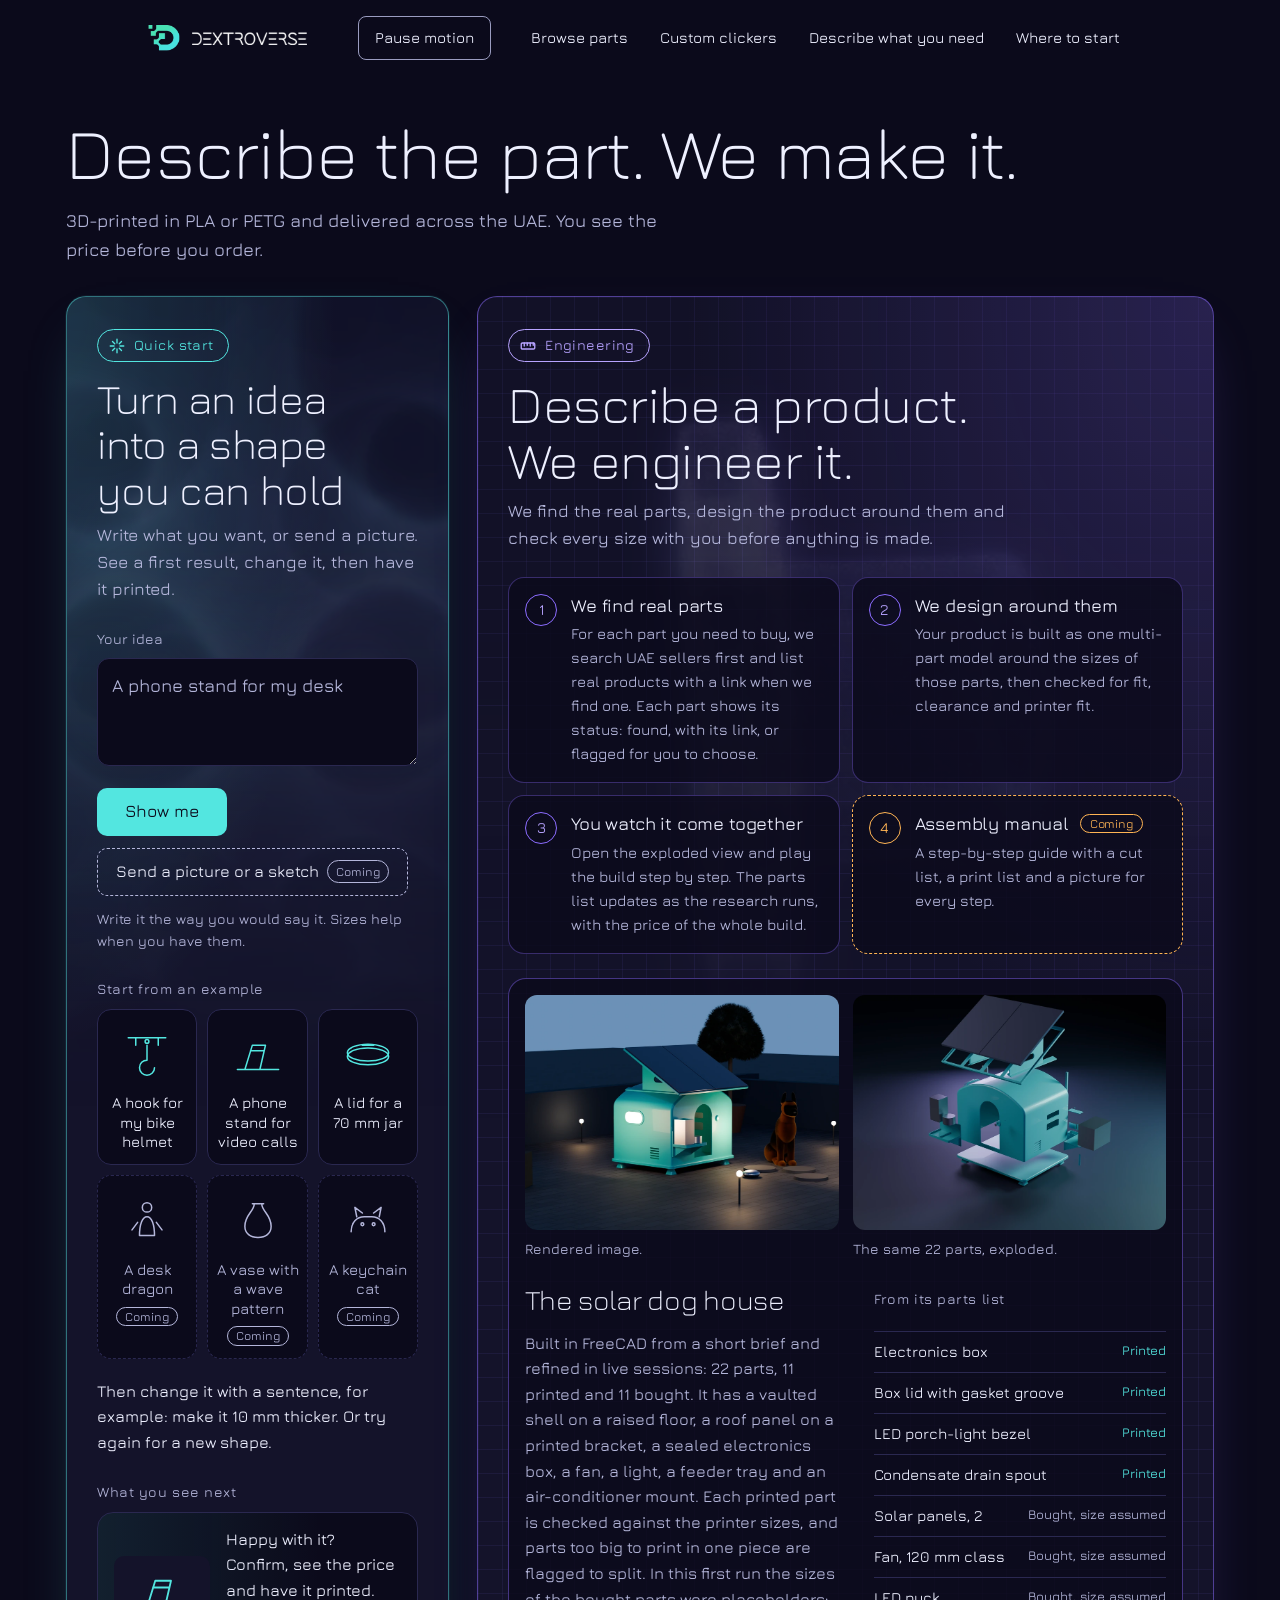
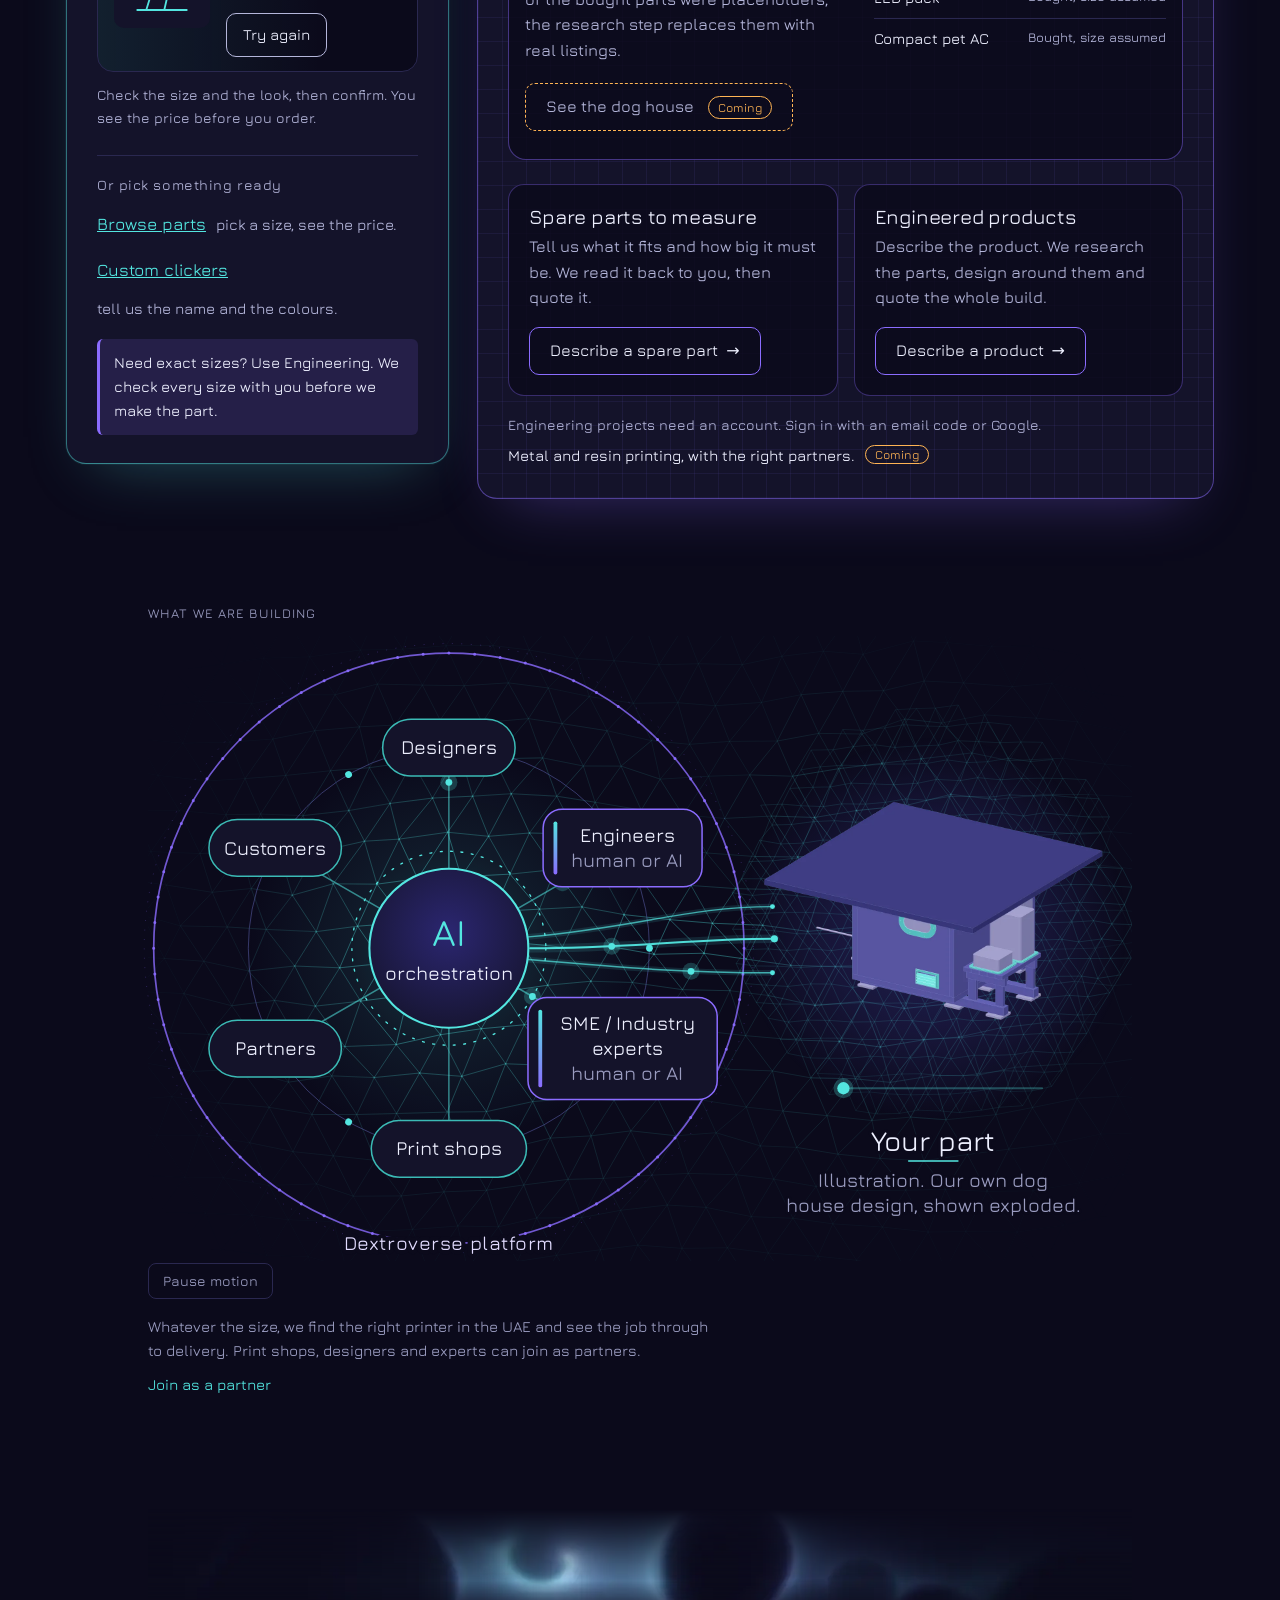
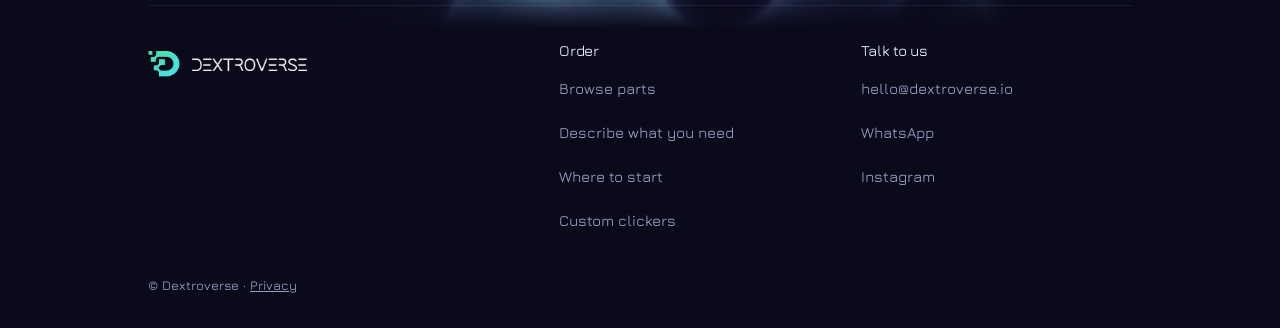
==== commit 063ce0c9: "landing: dusk dog-house image and platform footer line Co-Authored-By: Claude Sonnet 5.5 <noreply@an" ====
--- a/index.html
+++ b/index.html
@@ -57,7 +57,7 @@
 <div class="next"><h3 class="lm-tl">What you see next</h3><div class="res"><span class="th"><svg viewBox="0 0 64 48" aria-hidden="true" fill="none" stroke="currentColor" stroke-width="1.6" stroke-linecap="round" stroke-linejoin="round"><path d="M10 40h44M18 40l8-26h14l-6 26M24 20h14"/></svg></span><div><p>Happy with it? Confirm, see the price and have it printed.</p><span class="again" aria-hidden="true">Try again</span></div></div><p class="hint">Check the size and the look, then confirm. You see the price before you order.</p></div>
 <div class="more"><p>Or pick something ready</p><ul><li><a href="https://app.dextroverse.io/shop">Browse parts</a> <span>pick a size, see the price.</span></li><li><a href="/clickers/">Custom clickers</a> <span>tell us the name and the colours.</span></li></ul></div><p class="lm-note">Need exact sizes? Use Engineering. We check every size with you before we make the part.</p></section><section class="mode eng" id="eng" aria-labelledby="e-t"><div class="atm eng-atm" aria-hidden="true"><img src="/media/lat/cloud-1280.webp" alt="" width="1280" height="720"><video muted playsinline preload="none" data-atm="cloud"><source src="/media/lat/cloud-720.webm" type="video/webm" media="(min-width:900px)"><source src="/media/lat/cloud-720.mp4" type="video/mp4" media="(min-width:900px)"><source src="/media/lat/cloud-360.mp4" type="video/mp4" media="(max-width:899px)"></video></div><p class="tagm"><svg viewBox="0 0 24 24" aria-hidden="true" fill="none" stroke="currentColor" stroke-width="1.8" stroke-linecap="round" stroke-linejoin="round"><rect x="3" y="8" width="18" height="8" rx="1.5"/><path d="M7 8v4M11 8v3M15 8v4M19 8v3"/></svg>Engineering</p><h2 id="e-t">Describe a product. We engineer it.</h2><p class="lm-ml">We find the real parts, design the product around them and check every size with you before anything is made.</p>
 <ol class="lm-steps"><li class="st"><span class="lm-n" aria-hidden="true">1</span><div><h3>We find real parts </h3><p>For each part you need to buy, we search UAE sellers first and list real products with a link when we find one. Each part shows its status: found, with its link, or flagged for you to choose.</p></div></li><li class="st"><span class="lm-n" aria-hidden="true">2</span><div><h3>We design around them </h3><p>Your product is built as one multi-part model around the sizes of those parts, then checked for fit, clearance and printer fit.</p></div></li><li class="st"><span class="lm-n" aria-hidden="true">3</span><div><h3>You watch it come together </h3><p>Open the exploded view and play the build step by step. The parts list updates as the research runs, with the price of the whole build.</p></div></li><li class="st soon"><span class="lm-n" aria-hidden="true">4</span><div><h3>Assembly manual <em class="cm">Coming</em></h3><p>A step-by-step guide with a cut list, a print list and a picture for every step.</p></div></li></ol>
-<div class="lm-ex"><figure class="exfig"><img src="/img/dh-v14.webp" alt="The solar dog house, assembled: printed parts in teal, bought parts in grey" width="1400" height="1050"><figcaption><b>Real run, October 2026</b>. Printed parts in teal, bought parts in grey at placeholder sizes.</figcaption></figure>
+<div class="lm-ex"><div class="exfigs"><figure class="exfig"><img src="/img/dh-dusk-900.webp" srcset="/img/dh-dusk-900.webp 900w, /img/dh-dusk-1800.webp 1800w" sizes="(min-width:1000px) 360px, (min-width:640px) 45vw, 90vw" alt="A dog house at dusk with a German Shepherd sitting beside it, its lights glowing" width="1800" height="1350" loading="lazy"><figcaption>Rendered image.</figcaption></figure><figure class="exfig"><img src="/img/dh-exploded-900.webp" srcset="/img/dh-exploded-900.webp 900w, /img/dh-exploded-1800.webp 1800w" sizes="(min-width:1000px) 360px, (min-width:640px) 45vw, 90vw" alt="The dog house taken apart into its 22 parts, printed and bought" width="1800" height="1350" loading="lazy"><figcaption>The same 22 parts, exploded.</figcaption></figure></div>
 <div class="exbody"><h3>The solar dog house</h3><p>Built in FreeCAD from a short brief and refined in live sessions: 22 parts, 11 printed and 11 bought. It has a vaulted shell on a raised floor, a roof panel on a printed bracket, a sealed electronics box, a fan, a light, a feeder tray and an air-conditioner mount. Each printed part is checked against the printer sizes, and parts too big to print in one piece are flagged to split. In this first run the sizes of the bought parts were placeholders; the research step replaces them with real listings.</p><a class="lm-btn lm-off" role="link" aria-disabled="true">See the dog house <em class="cm">Coming</em></a>
 <h4 class="pl">From its parts list</h4><ul class="parts"><li><span>Electronics box</span><em class="pr">Printed</em></li><li><span>Box lid with gasket groove</span><em class="pr">Printed</em></li><li><span>LED porch-light bezel</span><em class="pr">Printed</em></li><li><span>Condensate drain spout</span><em class="pr">Printed</em></li><li><span>Solar panels, 2</span><em class="bt">Bought, size assumed</em></li><li><span>Fan, 120 mm class</span><em class="bt">Bought, size assumed</em></li><li><span>LED puck</span><em class="bt">Bought, size assumed</em></li><li><span>Compact pet AC</span><em class="bt">Bought, size assumed</em></li></ul></div></div>
 <ul class="items"><li><h3>Spare parts to measure</h3><p>Tell us what it fits and how big it must be. We read it back to you, then quote it.</p><a class="lm-btn" href="https://app.dextroverse.io/try">Describe a spare part <span aria-hidden="true">&rarr;</span></a></li><li><h3>Engineered products</h3><p>Describe the product. We research the parts, design around them and quote the whole build.</p><a class="lm-btn" href="https://app.dextroverse.io/product">Describe a product <span aria-hidden="true">&rarr;</span></a></li></ul><p class="acc">Engineering projects need an account. Sign in with an email code or Google.</p><p class="mat">Metal and resin printing, with the right partners. <em class="cm">Coming</em></p></section></div>
@@ -375,7 +375,7 @@
 })();
 </script>
 </section>
-  <p class="build-note">Today every part is printed on our own printers in the UAE. Print shops, designers and experts can join as partners. <a class="tl" data-alive="link" href="https://wa.me/971504556912?text=Hello%2C%20I%20would%20like%20to%20join%20as%20a%20partner.">Join as a partner</a></p>
+  <p class="build-note">Whatever the size, we find the right printer in the UAE and see the job through to delivery. Print shops, designers and experts can join as partners. <a class="tl" data-alive="link" href="https://wa.me/971504556912?text=Hello%2C%20I%20would%20like%20to%20join%20as%20a%20partner.">Join as a partner</a></p>
 </section>
 </main>
 <script>
--- a/landing.css
+++ b/landing.css
@@ -132,3 +132,4 @@
 @media(min-width:861px){.lm .jump{top:0}}
 .lm .photo[aria-disabled=true]{cursor:default}.lm .photo[aria-disabled=true]:hover{border-color:var(--dim)}
 @media(max-width:899px){.lm .mode{scroll-margin-top:140px}}
+.lm .exfigs{display:grid;gap:14px;grid-template-columns:1fr}@media(min-width:640px){.lm .exfigs{grid-template-columns:1fr 1fr}}
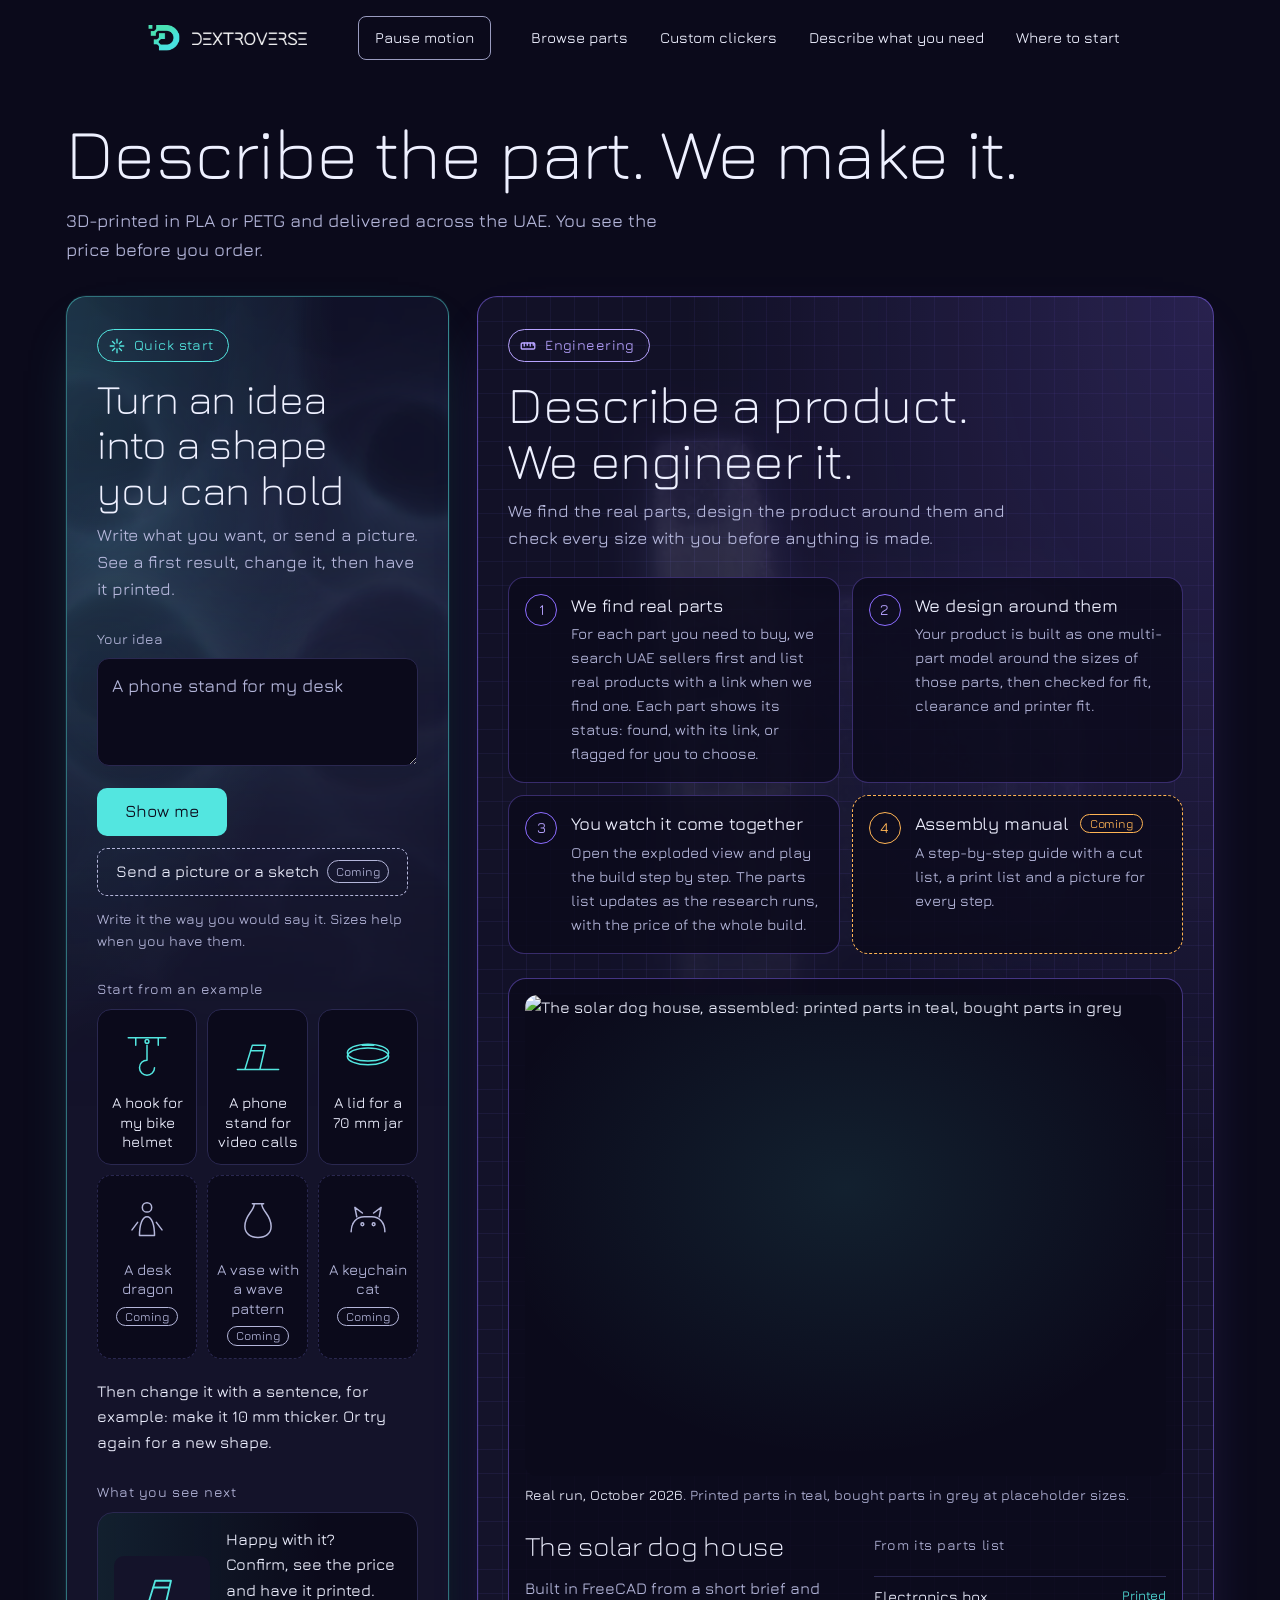
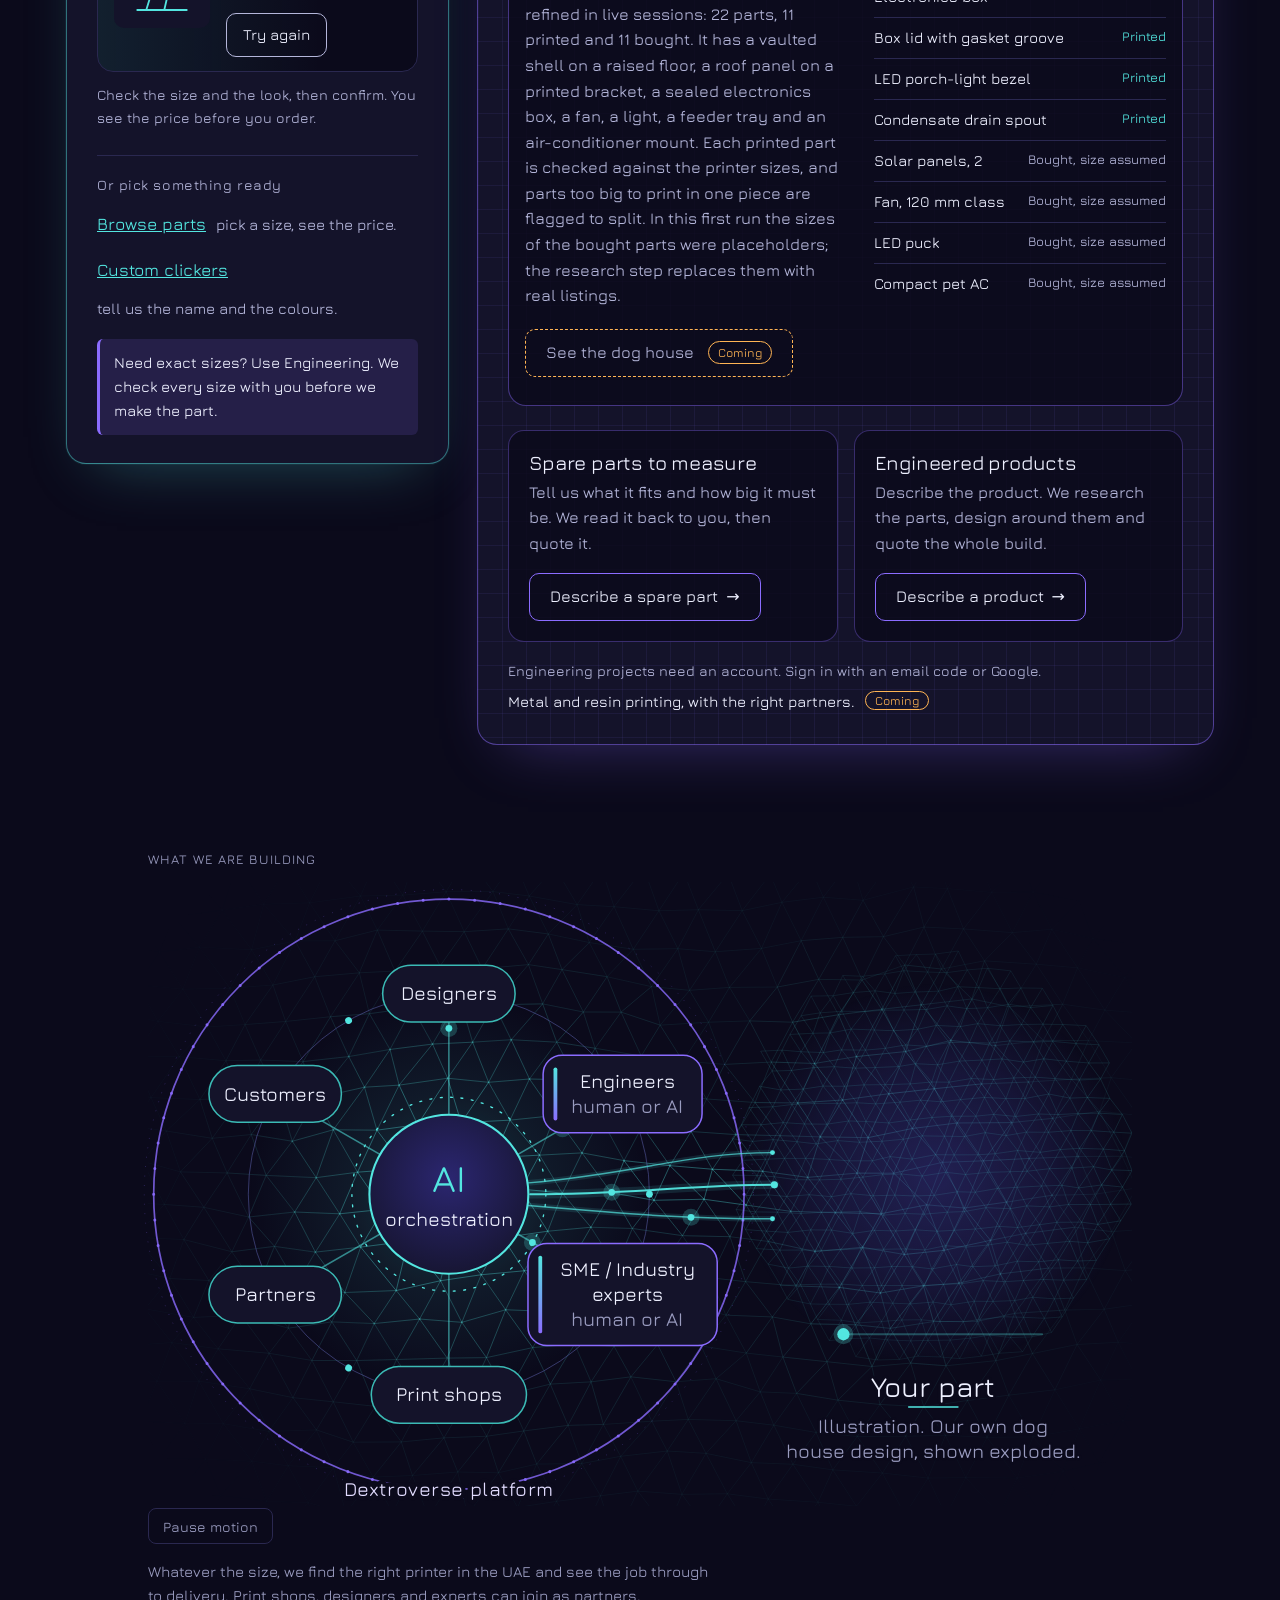
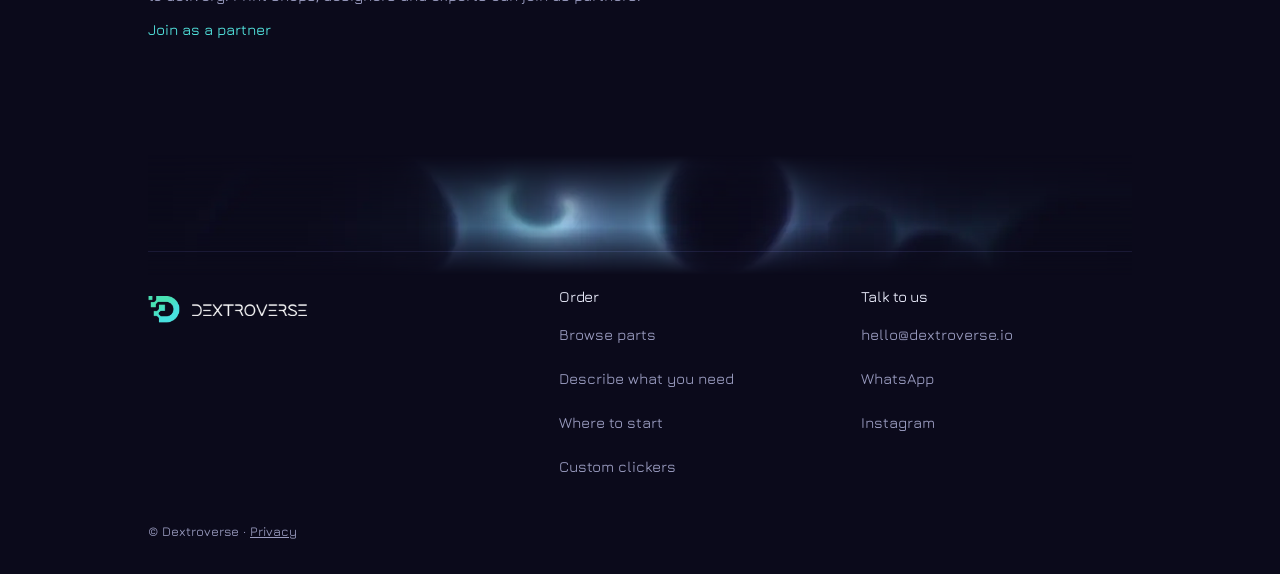
==== commit ec7b48b8: "footer: platform wording replaces 'our own printers' line Co-Authored-By: Claude Sonnet 5.5 <noreply" ====
--- a/index.html
+++ b/index.html
@@ -57,7 +57,7 @@
 <div class="next"><h3 class="lm-tl">What you see next</h3><div class="res"><span class="th"><svg viewBox="0 0 64 48" aria-hidden="true" fill="none" stroke="currentColor" stroke-width="1.6" stroke-linecap="round" stroke-linejoin="round"><path d="M10 40h44M18 40l8-26h14l-6 26M24 20h14"/></svg></span><div><p>Happy with it? Confirm, see the price and have it printed.</p><span class="again" aria-hidden="true">Try again</span></div></div><p class="hint">Check the size and the look, then confirm. You see the price before you order.</p></div>
 <div class="more"><p>Or pick something ready</p><ul><li><a href="https://app.dextroverse.io/shop">Browse parts</a> <span>pick a size, see the price.</span></li><li><a href="/clickers/">Custom clickers</a> <span>tell us the name and the colours.</span></li></ul></div><p class="lm-note">Need exact sizes? Use Engineering. We check every size with you before we make the part.</p></section><section class="mode eng" id="eng" aria-labelledby="e-t"><div class="atm eng-atm" aria-hidden="true"><img src="/media/lat/cloud-1280.webp" alt="" width="1280" height="720"><video muted playsinline preload="none" data-atm="cloud"><source src="/media/lat/cloud-720.webm" type="video/webm" media="(min-width:900px)"><source src="/media/lat/cloud-720.mp4" type="video/mp4" media="(min-width:900px)"><source src="/media/lat/cloud-360.mp4" type="video/mp4" media="(max-width:899px)"></video></div><p class="tagm"><svg viewBox="0 0 24 24" aria-hidden="true" fill="none" stroke="currentColor" stroke-width="1.8" stroke-linecap="round" stroke-linejoin="round"><rect x="3" y="8" width="18" height="8" rx="1.5"/><path d="M7 8v4M11 8v3M15 8v4M19 8v3"/></svg>Engineering</p><h2 id="e-t">Describe a product. We engineer it.</h2><p class="lm-ml">We find the real parts, design the product around them and check every size with you before anything is made.</p>
 <ol class="lm-steps"><li class="st"><span class="lm-n" aria-hidden="true">1</span><div><h3>We find real parts </h3><p>For each part you need to buy, we search UAE sellers first and list real products with a link when we find one. Each part shows its status: found, with its link, or flagged for you to choose.</p></div></li><li class="st"><span class="lm-n" aria-hidden="true">2</span><div><h3>We design around them </h3><p>Your product is built as one multi-part model around the sizes of those parts, then checked for fit, clearance and printer fit.</p></div></li><li class="st"><span class="lm-n" aria-hidden="true">3</span><div><h3>You watch it come together </h3><p>Open the exploded view and play the build step by step. The parts list updates as the research runs, with the price of the whole build.</p></div></li><li class="st soon"><span class="lm-n" aria-hidden="true">4</span><div><h3>Assembly manual <em class="cm">Coming</em></h3><p>A step-by-step guide with a cut list, a print list and a picture for every step.</p></div></li></ol>
-<div class="lm-ex"><div class="exfigs"><figure class="exfig"><img src="/img/dh-dusk-900.webp" srcset="/img/dh-dusk-900.webp 900w, /img/dh-dusk-1800.webp 1800w" sizes="(min-width:1000px) 360px, (min-width:640px) 45vw, 90vw" alt="A dog house at dusk with a German Shepherd sitting beside it, its lights glowing" width="1800" height="1350" loading="lazy"><figcaption>Rendered image.</figcaption></figure><figure class="exfig"><img src="/img/dh-exploded-900.webp" srcset="/img/dh-exploded-900.webp 900w, /img/dh-exploded-1800.webp 1800w" sizes="(min-width:1000px) 360px, (min-width:640px) 45vw, 90vw" alt="The dog house taken apart into its 22 parts, printed and bought" width="1800" height="1350" loading="lazy"><figcaption>The same 22 parts, exploded.</figcaption></figure></div>
+<div class="lm-ex"><figure class="exfig"><img src="/img/dh-v14.webp" alt="The solar dog house, assembled: printed parts in teal, bought parts in grey" width="1400" height="1050"><figcaption><b>Real run, October 2026</b>. Printed parts in teal, bought parts in grey at placeholder sizes.</figcaption></figure>
 <div class="exbody"><h3>The solar dog house</h3><p>Built in FreeCAD from a short brief and refined in live sessions: 22 parts, 11 printed and 11 bought. It has a vaulted shell on a raised floor, a roof panel on a printed bracket, a sealed electronics box, a fan, a light, a feeder tray and an air-conditioner mount. Each printed part is checked against the printer sizes, and parts too big to print in one piece are flagged to split. In this first run the sizes of the bought parts were placeholders; the research step replaces them with real listings.</p><a class="lm-btn lm-off" role="link" aria-disabled="true">See the dog house <em class="cm">Coming</em></a>
 <h4 class="pl">From its parts list</h4><ul class="parts"><li><span>Electronics box</span><em class="pr">Printed</em></li><li><span>Box lid with gasket groove</span><em class="pr">Printed</em></li><li><span>LED porch-light bezel</span><em class="pr">Printed</em></li><li><span>Condensate drain spout</span><em class="pr">Printed</em></li><li><span>Solar panels, 2</span><em class="bt">Bought, size assumed</em></li><li><span>Fan, 120 mm class</span><em class="bt">Bought, size assumed</em></li><li><span>LED puck</span><em class="bt">Bought, size assumed</em></li><li><span>Compact pet AC</span><em class="bt">Bought, size assumed</em></li></ul></div></div>
 <ul class="items"><li><h3>Spare parts to measure</h3><p>Tell us what it fits and how big it must be. We read it back to you, then quote it.</p><a class="lm-btn" href="https://app.dextroverse.io/try">Describe a spare part <span aria-hidden="true">&rarr;</span></a></li><li><h3>Engineered products</h3><p>Describe the product. We research the parts, design around them and quote the whole build.</p><a class="lm-btn" href="https://app.dextroverse.io/product">Describe a product <span aria-hidden="true">&rarr;</span></a></li></ul><p class="acc">Engineering projects need an account. Sign in with an email code or Google.</p><p class="mat">Metal and resin printing, with the right partners. <em class="cm">Coming</em></p></section></div>
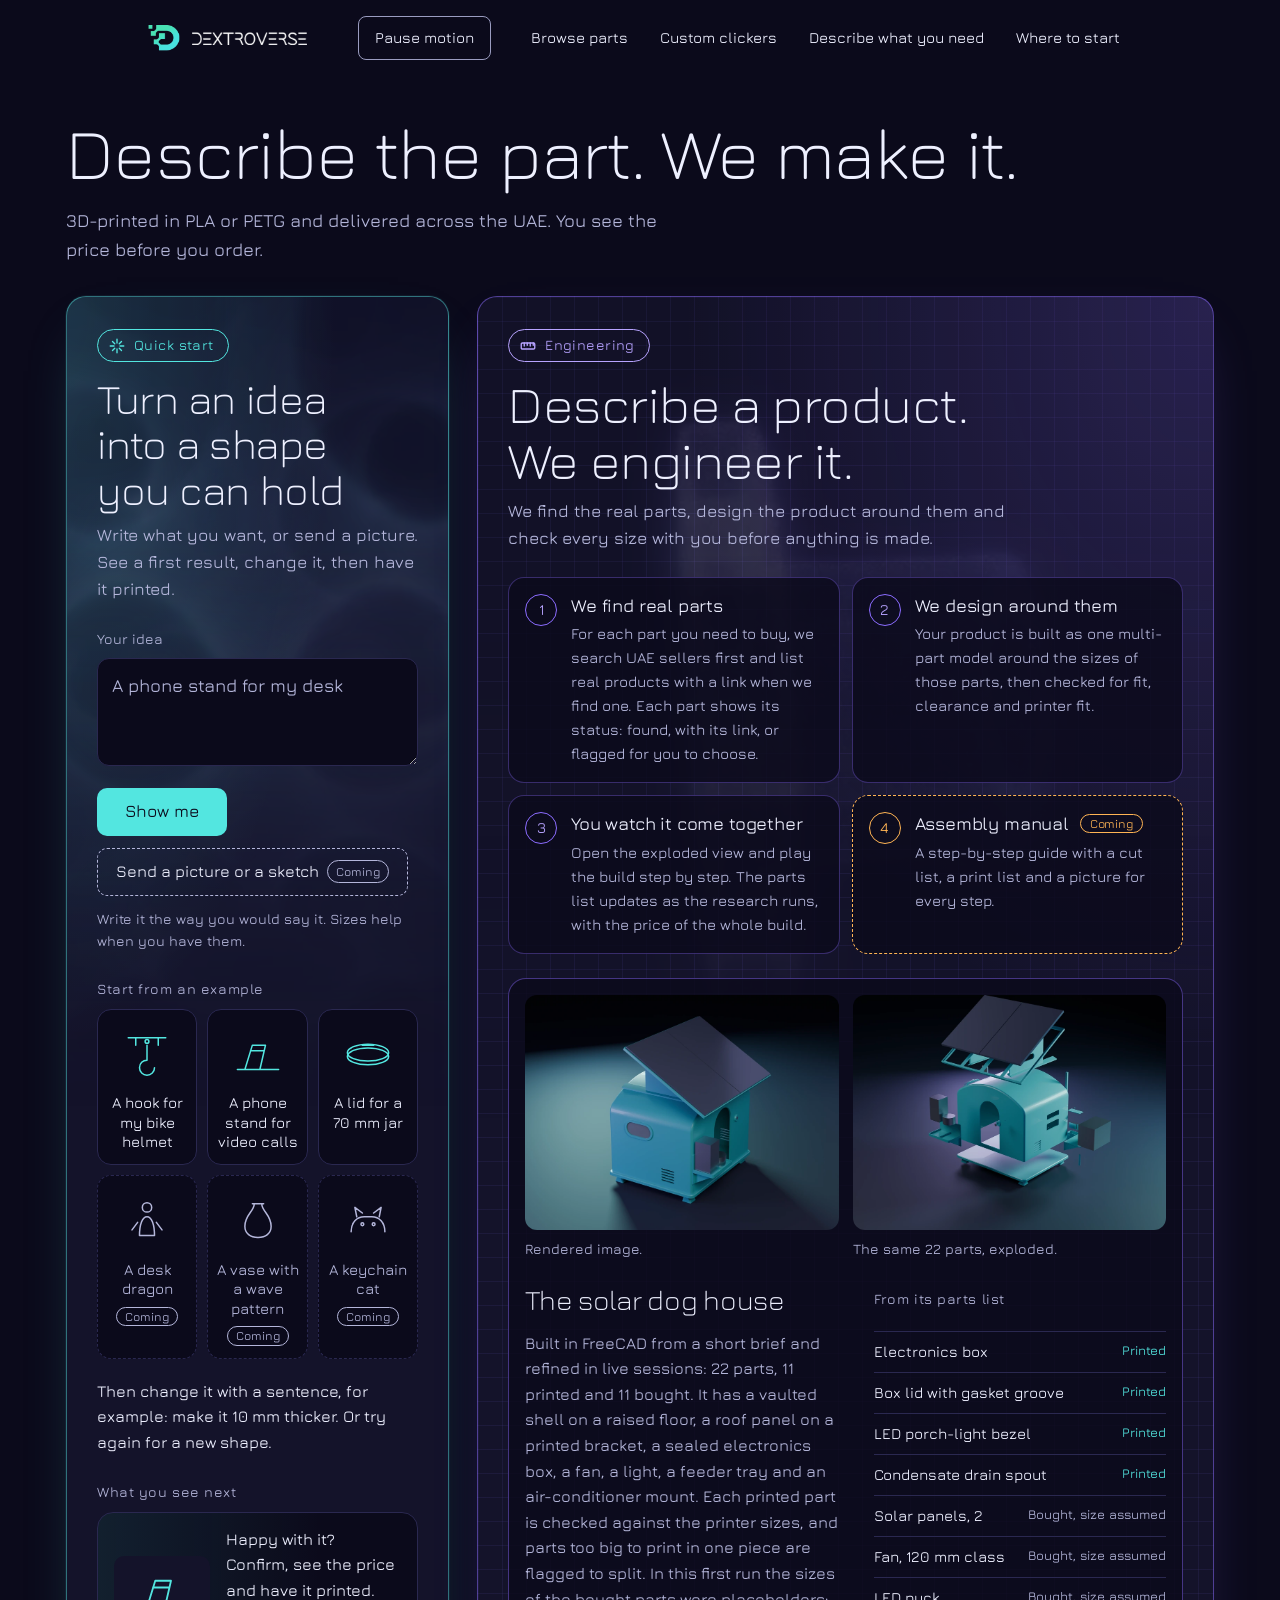
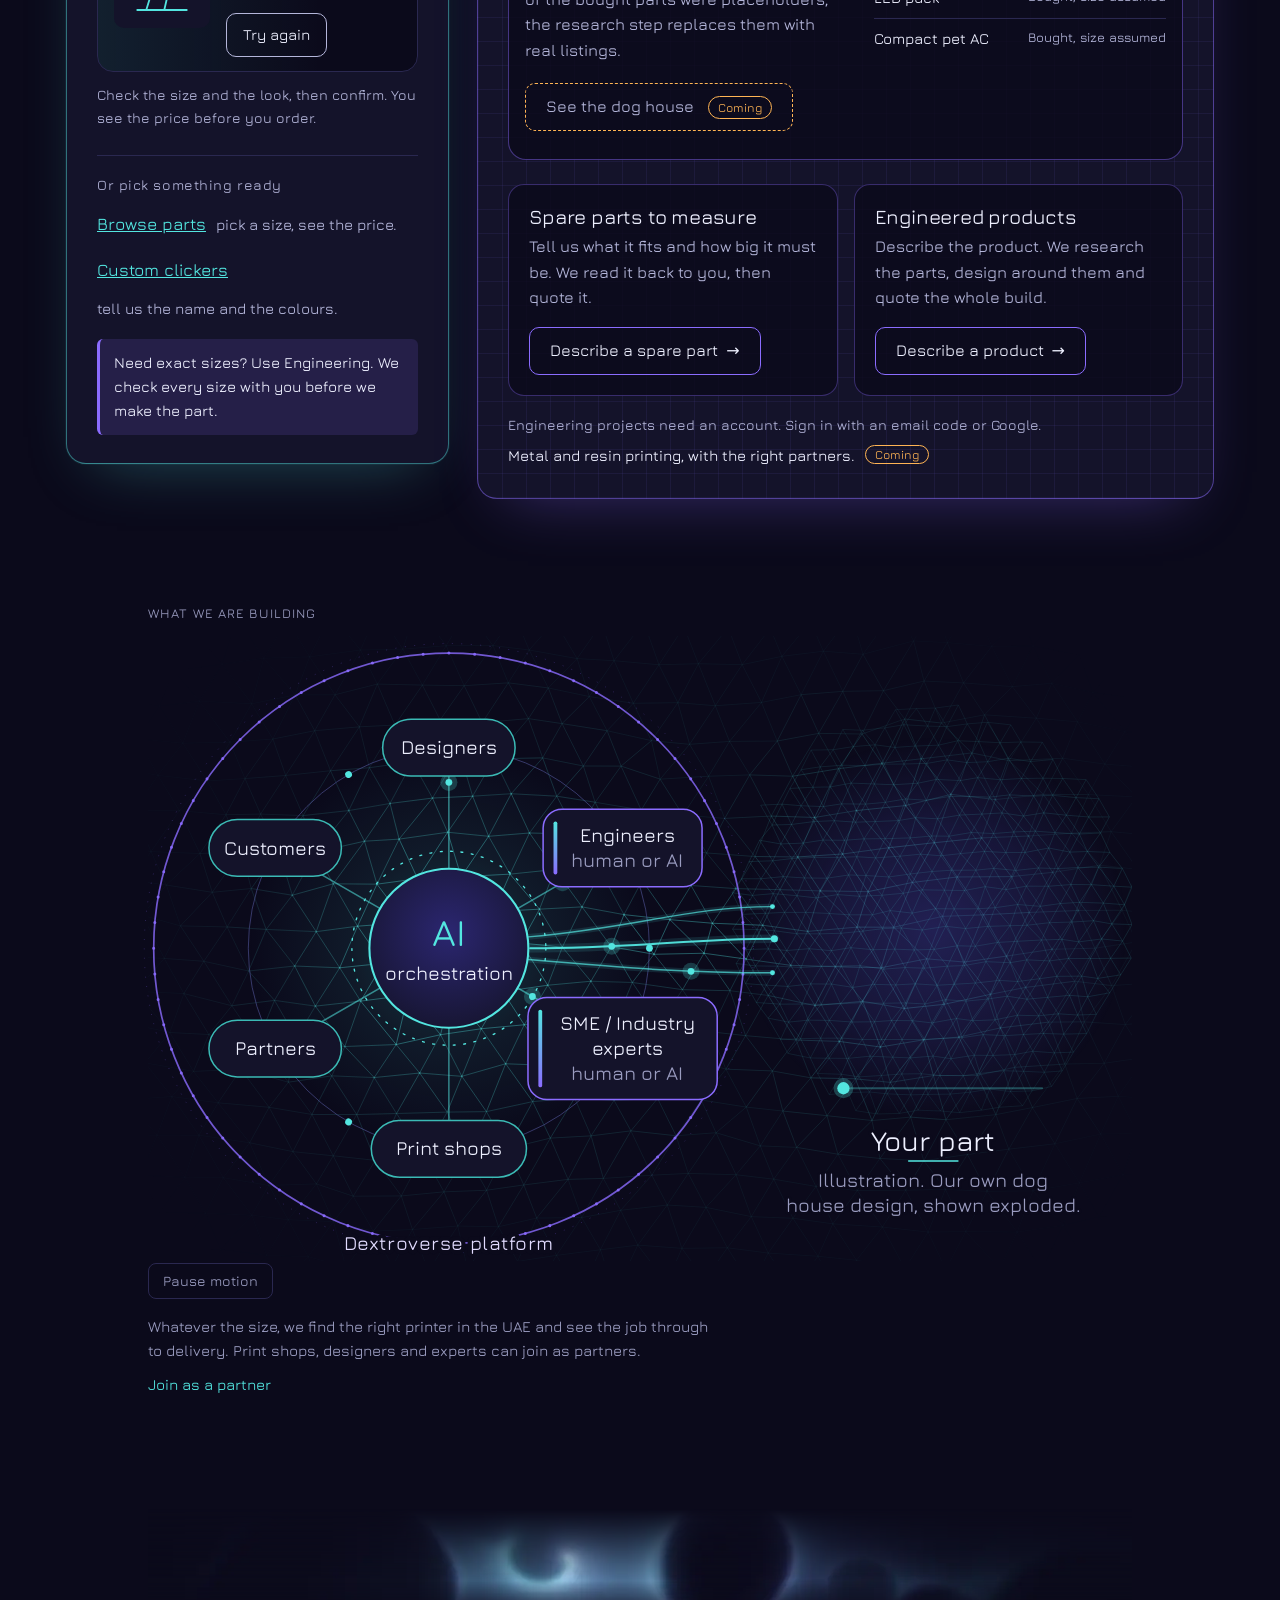
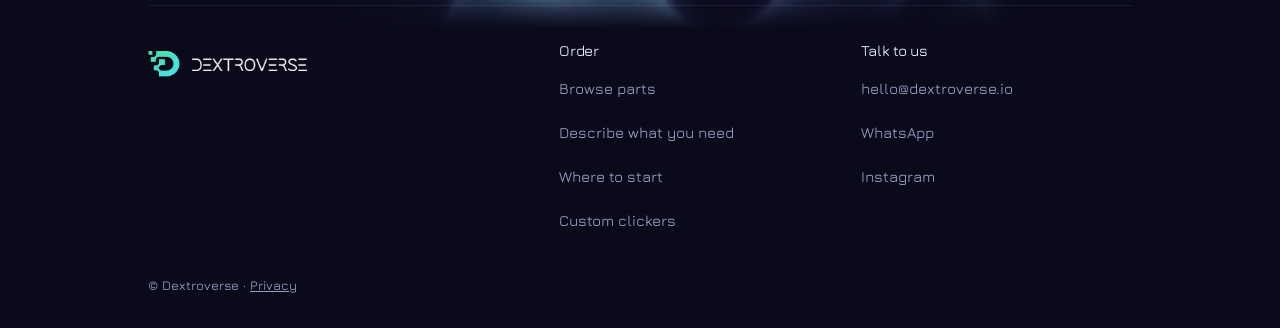
==== commit a6b98c54: "landing: dark-studio dog-house pictures Co-Authored-By: Claude Sonnet 5.5 <noreply@anthropic.com>" ====
--- a/index.html
+++ b/index.html
@@ -57,7 +57,7 @@
 <div class="next"><h3 class="lm-tl">What you see next</h3><div class="res"><span class="th"><svg viewBox="0 0 64 48" aria-hidden="true" fill="none" stroke="currentColor" stroke-width="1.6" stroke-linecap="round" stroke-linejoin="round"><path d="M10 40h44M18 40l8-26h14l-6 26M24 20h14"/></svg></span><div><p>Happy with it? Confirm, see the price and have it printed.</p><span class="again" aria-hidden="true">Try again</span></div></div><p class="hint">Check the size and the look, then confirm. You see the price before you order.</p></div>
 <div class="more"><p>Or pick something ready</p><ul><li><a href="https://app.dextroverse.io/shop">Browse parts</a> <span>pick a size, see the price.</span></li><li><a href="/clickers/">Custom clickers</a> <span>tell us the name and the colours.</span></li></ul></div><p class="lm-note">Need exact sizes? Use Engineering. We check every size with you before we make the part.</p></section><section class="mode eng" id="eng" aria-labelledby="e-t"><div class="atm eng-atm" aria-hidden="true"><img src="/media/lat/cloud-1280.webp" alt="" width="1280" height="720"><video muted playsinline preload="none" data-atm="cloud"><source src="/media/lat/cloud-720.webm" type="video/webm" media="(min-width:900px)"><source src="/media/lat/cloud-720.mp4" type="video/mp4" media="(min-width:900px)"><source src="/media/lat/cloud-360.mp4" type="video/mp4" media="(max-width:899px)"></video></div><p class="tagm"><svg viewBox="0 0 24 24" aria-hidden="true" fill="none" stroke="currentColor" stroke-width="1.8" stroke-linecap="round" stroke-linejoin="round"><rect x="3" y="8" width="18" height="8" rx="1.5"/><path d="M7 8v4M11 8v3M15 8v4M19 8v3"/></svg>Engineering</p><h2 id="e-t">Describe a product. We engineer it.</h2><p class="lm-ml">We find the real parts, design the product around them and check every size with you before anything is made.</p>
 <ol class="lm-steps"><li class="st"><span class="lm-n" aria-hidden="true">1</span><div><h3>We find real parts </h3><p>For each part you need to buy, we search UAE sellers first and list real products with a link when we find one. Each part shows its status: found, with its link, or flagged for you to choose.</p></div></li><li class="st"><span class="lm-n" aria-hidden="true">2</span><div><h3>We design around them </h3><p>Your product is built as one multi-part model around the sizes of those parts, then checked for fit, clearance and printer fit.</p></div></li><li class="st"><span class="lm-n" aria-hidden="true">3</span><div><h3>You watch it come together </h3><p>Open the exploded view and play the build step by step. The parts list updates as the research runs, with the price of the whole build.</p></div></li><li class="st soon"><span class="lm-n" aria-hidden="true">4</span><div><h3>Assembly manual <em class="cm">Coming</em></h3><p>A step-by-step guide with a cut list, a print list and a picture for every step.</p></div></li></ol>
-<div class="lm-ex"><figure class="exfig"><img src="/img/dh-v14.webp" alt="The solar dog house, assembled: printed parts in teal, bought parts in grey" width="1400" height="1050"><figcaption><b>Real run, October 2026</b>. Printed parts in teal, bought parts in grey at placeholder sizes.</figcaption></figure>
+<div class="lm-ex"><div class="exfigs"><figure class="exfig"><img src="/img/dh-assembled-900.webp" srcset="/img/dh-assembled-900.webp 900w, /img/dh-assembled-1800.webp 1800w" sizes="(min-width:1000px) 360px, (min-width:640px) 45vw, 90vw" alt="The solar dog house, assembled from 22 parts: printed parts in teal, bought parts in grey, on a dark background" width="1800" height="1350" loading="lazy"><figcaption>Rendered image.</figcaption></figure><figure class="exfig"><img src="/img/dh-exploded-900.webp" srcset="/img/dh-exploded-900.webp 900w, /img/dh-exploded-1800.webp 1800w" sizes="(min-width:1000px) 360px, (min-width:640px) 45vw, 90vw" alt="The same 22 parts of the dog house, pulled apart" width="1800" height="1350" loading="lazy"><figcaption>The same 22 parts, exploded.</figcaption></figure></div>
 <div class="exbody"><h3>The solar dog house</h3><p>Built in FreeCAD from a short brief and refined in live sessions: 22 parts, 11 printed and 11 bought. It has a vaulted shell on a raised floor, a roof panel on a printed bracket, a sealed electronics box, a fan, a light, a feeder tray and an air-conditioner mount. Each printed part is checked against the printer sizes, and parts too big to print in one piece are flagged to split. In this first run the sizes of the bought parts were placeholders; the research step replaces them with real listings.</p><a class="lm-btn lm-off" role="link" aria-disabled="true">See the dog house <em class="cm">Coming</em></a>
 <h4 class="pl">From its parts list</h4><ul class="parts"><li><span>Electronics box</span><em class="pr">Printed</em></li><li><span>Box lid with gasket groove</span><em class="pr">Printed</em></li><li><span>LED porch-light bezel</span><em class="pr">Printed</em></li><li><span>Condensate drain spout</span><em class="pr">Printed</em></li><li><span>Solar panels, 2</span><em class="bt">Bought, size assumed</em></li><li><span>Fan, 120 mm class</span><em class="bt">Bought, size assumed</em></li><li><span>LED puck</span><em class="bt">Bought, size assumed</em></li><li><span>Compact pet AC</span><em class="bt">Bought, size assumed</em></li></ul></div></div>
 <ul class="items"><li><h3>Spare parts to measure</h3><p>Tell us what it fits and how big it must be. We read it back to you, then quote it.</p><a class="lm-btn" href="https://app.dextroverse.io/try">Describe a spare part <span aria-hidden="true">&rarr;</span></a></li><li><h3>Engineered products</h3><p>Describe the product. We research the parts, design around them and quote the whole build.</p><a class="lm-btn" href="https://app.dextroverse.io/product">Describe a product <span aria-hidden="true">&rarr;</span></a></li></ul><p class="acc">Engineering projects need an account. Sign in with an email code or Google.</p><p class="mat">Metal and resin printing, with the right partners. <em class="cm">Coming</em></p></section></div>
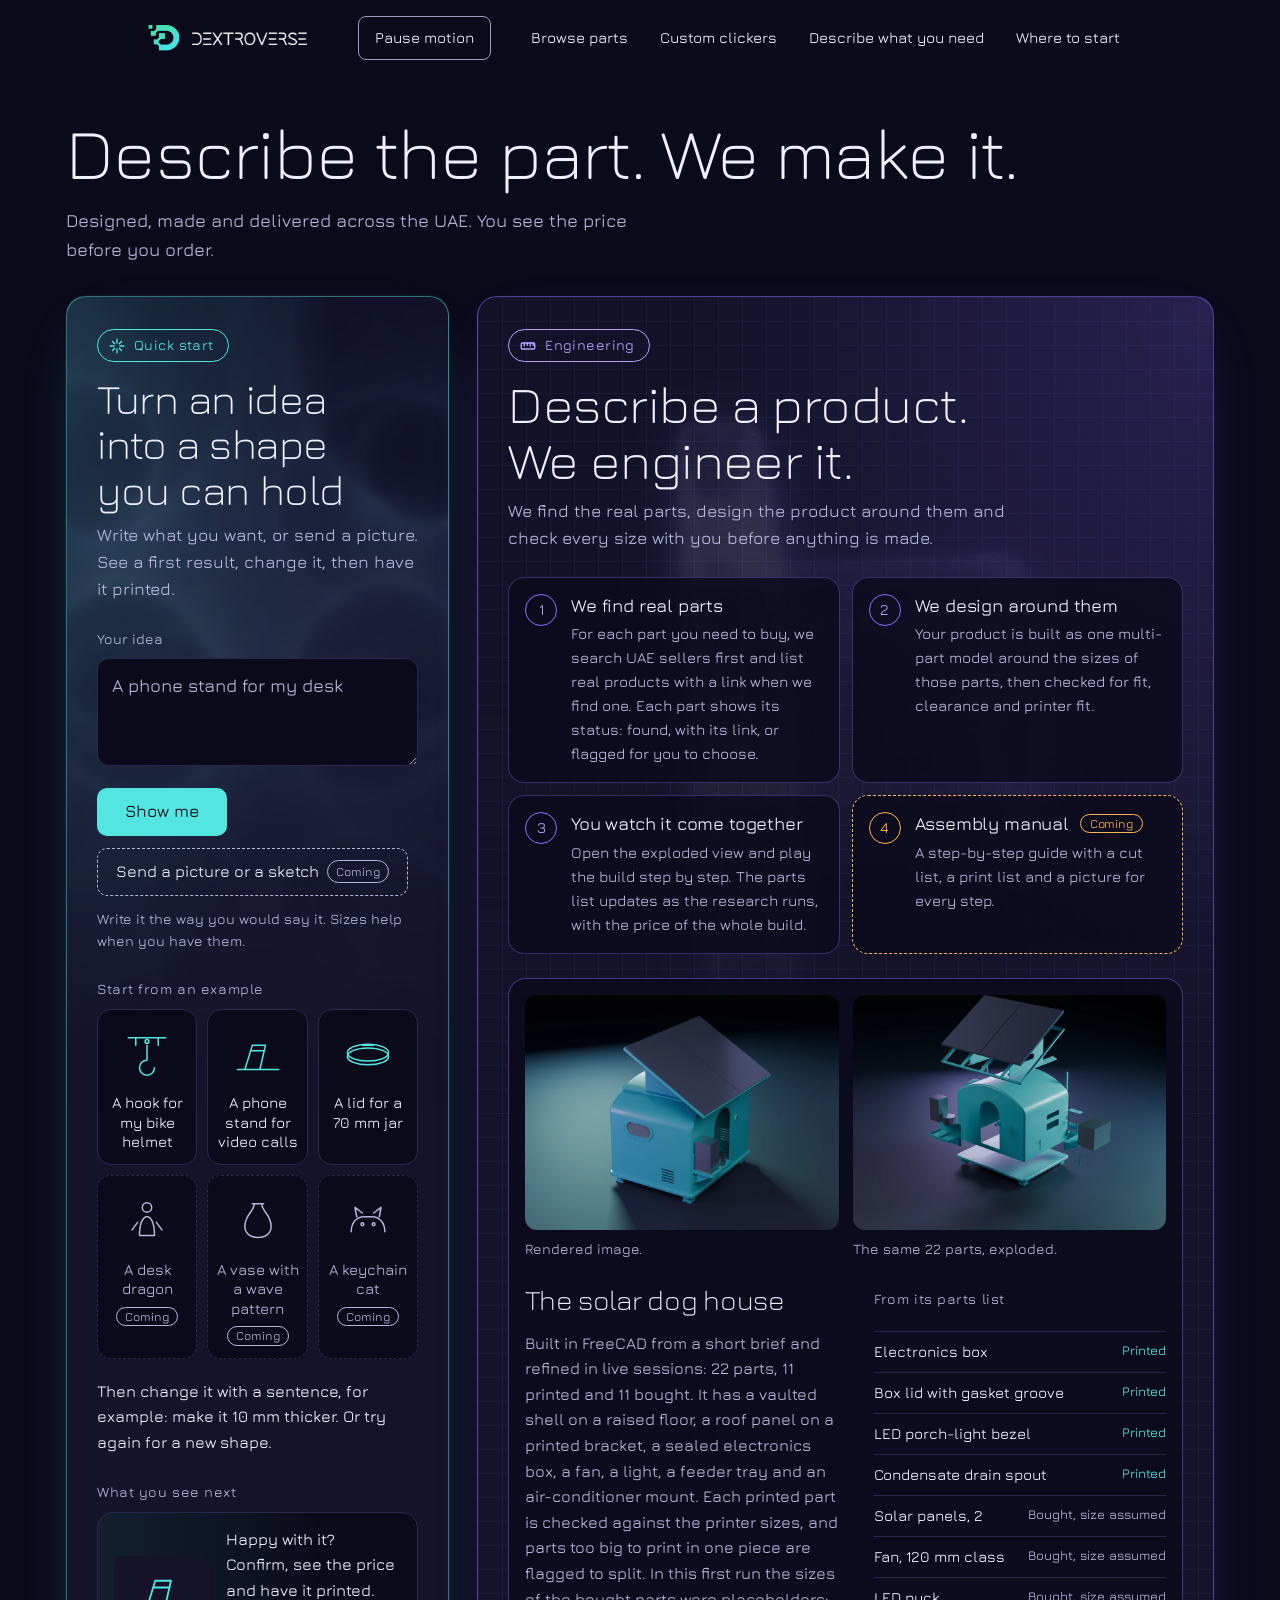
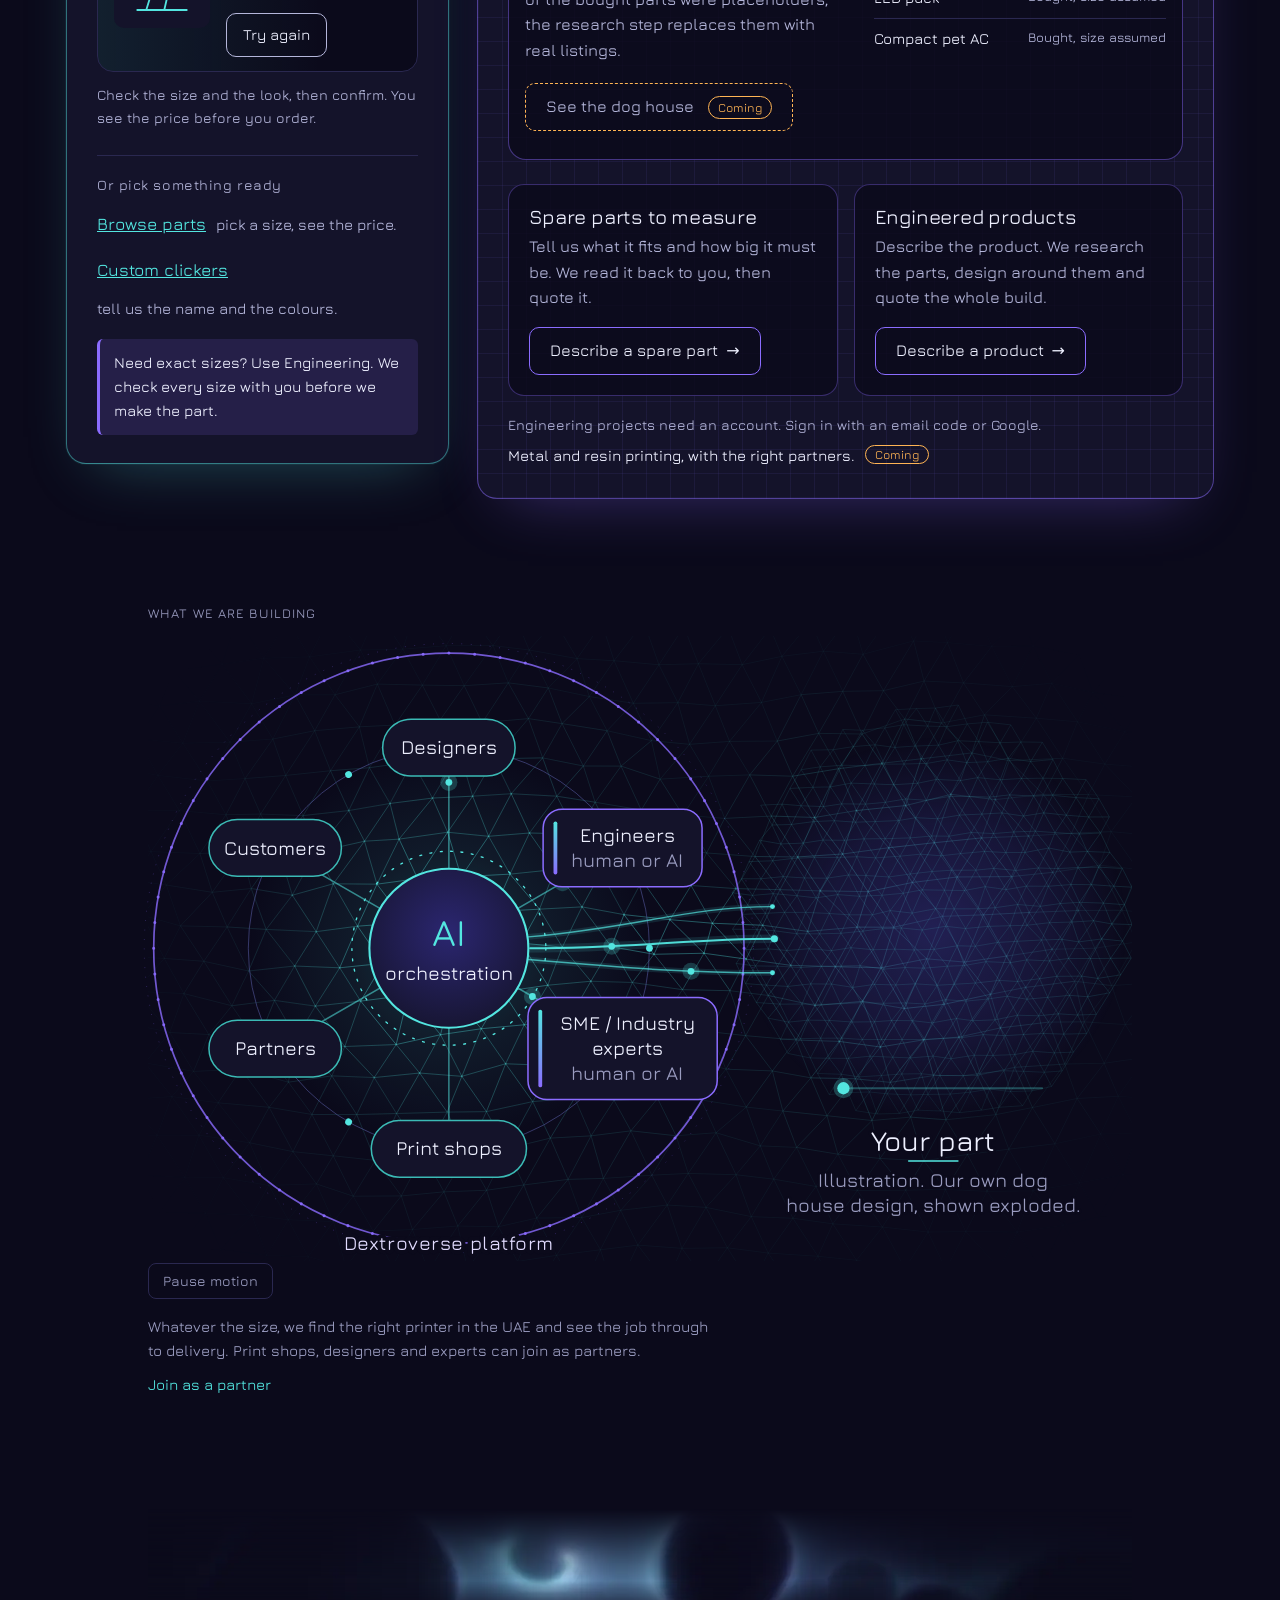
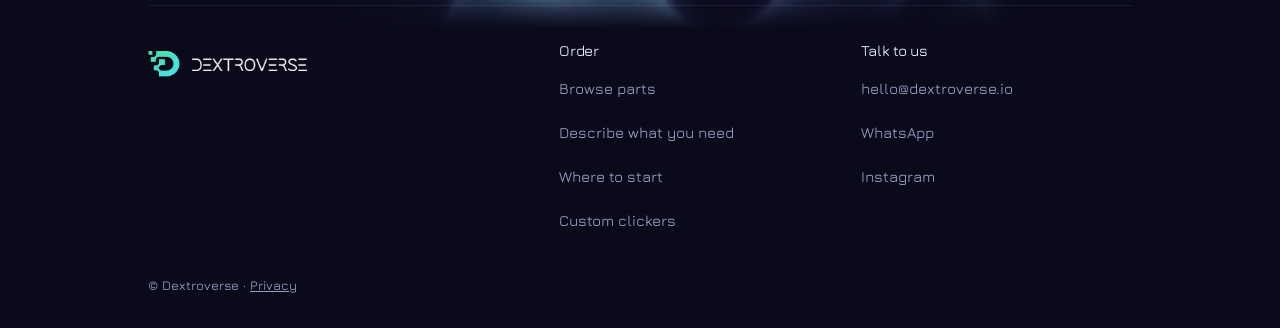
==== commit c683654b: "subline-made-delivered: the sub-line reads "Designed, made and delivered across the UAE." in the her" ====
--- a/index.html
+++ b/index.html
@@ -4,18 +4,18 @@
 <meta charset="utf-8">
 <meta name="viewport" content="width=device-width, initial-scale=1">
 <title>Dextroverse | Describe the part. We make it.</title>
-<meta name="description" content="Describe the part and see the price before you order. 3D-printed in PLA or PETG and delivered across the UAE.">
+<meta name="description" content="Describe the part and see the price before you order. Designed, made and delivered across the UAE.">
 <link rel="canonical" href="https://dextroverse.io/">
 <link rel="icon" type="image/png" href="/favicon.png">
 <meta property="og:type" content="website">
 <meta property="og:site_name" content="Dextroverse">
 <meta property="og:url" content="https://dextroverse.io/">
 <meta property="og:title" content="Dextroverse | Describe the part. We make it.">
-<meta property="og:description" content="Describe the part and see the price before you order. 3D-printed in PLA or PETG and delivered across the UAE.">
+<meta property="og:description" content="Describe the part and see the price before you order. Designed, made and delivered across the UAE.">
 <meta property="og:image" content="https://dextroverse.io/logo.png">
 <meta name="twitter:card" content="summary">
 <meta name="twitter:title" content="Dextroverse | Describe the part. We make it.">
-<meta name="twitter:description" content="Describe the part and see the price before you order. 3D-printed in PLA or PETG and delivered across the UAE.">
+<meta name="twitter:description" content="Describe the part and see the price before you order. Designed, made and delivered across the UAE.">
 <meta name="twitter:image" content="https://dextroverse.io/logo.png">
 <link rel="preload" href="/fonts/jura-light.woff2" as="font" type="font/woff2" crossorigin>
 <link rel="preload" href="/fonts/jura-medium.woff2" as="font" type="font/woff2" crossorigin>
@@ -28,7 +28,7 @@
   "name": "Dextroverse",
   "url": "https://dextroverse.io/",
   "logo": "https://dextroverse.io/logo.png",
-  "description": "Describe the part and see the price before you order. 3D-printed in PLA or PETG and delivered across the UAE.",
+  "description": "Describe the part and see the price before you order. Designed, made and delivered across the UAE.",
   "email": "hello@dextroverse.io",
   "telephone": "+971504556912",
   "areaServed": "AE",
@@ -51,7 +51,7 @@
 <button class="motion-chip" id="chip" type="button" hidden aria-label="Pause motion">Pause</button>
 <main id="main">
 <section class="lm" id="start">
-<div class="lm-hero"><h1>Describe the part. We make it.</h1><p class="lm-lead">3D-printed in PLA or PETG and delivered across the UAE. You see the price before you order.</p></div><nav class="jump" aria-label="Modes"><a class="jc on" href="#casual">Quick start</a><a class="je" href="#eng">Engineering</a></nav><div class="modes" id="how"><section class="mode casual" id="casual" aria-labelledby="c-t"><div class="atm" aria-hidden="true"><img src="/media/lat/gyroid-1280.webp" fetchpriority="high" alt="" width="1280" height="720"><video muted playsinline preload="none" data-atm="gyroid"><source src="/media/lat/gyroid-720.webm" type="video/webm" media="(min-width:900px)"><source src="/media/lat/gyroid-720.mp4" type="video/mp4" media="(min-width:900px)"><source src="/media/lat/gyroid-360.mp4" type="video/mp4" media="(max-width:899px)"></video></div><p class="tagm"><svg viewBox="0 0 24 24" aria-hidden="true" fill="none" stroke="currentColor" stroke-width="1.8" stroke-linecap="round"><path d="M12 3v5M12 16v5M3 12h5M16 12h5M6 6l3 3M15 15l3 3M18 6l-3 3M9 15l-3 3"/></svg>Quick start</p><h2 id="c-t">Turn an idea into a shape you can hold</h2><p class="lm-ml">Write what you want, or send a picture. See a first result, change it, then have it printed.</p>
+<div class="lm-hero"><h1>Describe the part. We make it.</h1><p class="lm-lead">Designed, made and delivered across the UAE. You see the price before you order.</p></div><nav class="jump" aria-label="Modes"><a class="jc on" href="#casual">Quick start</a><a class="je" href="#eng">Engineering</a></nav><div class="modes" id="how"><section class="mode casual" id="casual" aria-labelledby="c-t"><div class="atm" aria-hidden="true"><img src="/media/lat/gyroid-1280.webp" fetchpriority="high" alt="" width="1280" height="720"><video muted playsinline preload="none" data-atm="gyroid"><source src="/media/lat/gyroid-720.webm" type="video/webm" media="(min-width:900px)"><source src="/media/lat/gyroid-720.mp4" type="video/mp4" media="(min-width:900px)"><source src="/media/lat/gyroid-360.mp4" type="video/mp4" media="(max-width:899px)"></video></div><p class="tagm"><svg viewBox="0 0 24 24" aria-hidden="true" fill="none" stroke="currentColor" stroke-width="1.8" stroke-linecap="round"><path d="M12 3v5M12 16v5M3 12h5M16 12h5M6 6l3 3M15 15l3 3M18 6l-3 3M9 15l-3 3"/></svg>Quick start</p><h2 id="c-t">Turn an idea into a shape you can hold</h2><p class="lm-ml">Write what you want, or send a picture. See a first result, change it, then have it printed.</p>
 <form class="lm-form" id="pf" method="get" action="https://app.dextroverse.io/try"><label for="pf-p">Your idea</label><textarea id="pf-p" name="prompt" maxlength="500" required rows="3" placeholder="A phone stand for my desk"></textarea><p class="lm-err" id="pf-err" role="status"></p><div class="lm-row"><button class="lm-go" type="submit">Show me</button><button class="photo" type="button" aria-disabled="true" aria-describedby="ph-s">Send a picture or a sketch <em id="ph-s">Coming</em></button></div><p class="hint">Write it the way you would say it. Sizes help when you have them.</p><p class="hint consent" id="cons" hidden>This picture goes to a partner service that builds the shape. Please choose objects and sketches, not photos of people.</p></form>
 <h3 class="lm-tl">Start from an example</h3><ul class="tiles" aria-label="Examples"><li><button class="tile" type="button" data-t="A wall hook for a bike helmet"><span class="im"><svg viewBox="0 0 64 48" aria-hidden="true" fill="none" stroke="currentColor" stroke-width="1.6" stroke-linecap="round" stroke-linejoin="round"><path d="M12 6h40M20 6v8M44 6v8M32 14v16a8 8 0 1 0 8 8"/><circle cx="32" cy="10" r="2"/></svg></span><span>A hook for my bike helmet</span></button></li><li><button class="tile" type="button" data-t="A desk stand for a phone, angled for video calls"><span class="im"><svg viewBox="0 0 64 48" aria-hidden="true" fill="none" stroke="currentColor" stroke-width="1.6" stroke-linecap="round" stroke-linejoin="round"><path d="M10 40h44M18 40l8-26h14l-6 26M24 20h14"/></svg></span><span>A phone stand for video calls</span></button></li><li><button class="tile" type="button" data-t="A round lid for a 70 mm jar with a small handle"><span class="im"><svg viewBox="0 0 64 48" aria-hidden="true" fill="none" stroke="currentColor" stroke-width="1.6" stroke-linecap="round" stroke-linejoin="round"><ellipse cx="32" cy="26" rx="22" ry="9"/><ellipse cx="32" cy="22" rx="22" ry="9"/><path d="M26 14h12"/></svg></span><span>A lid for a 70 mm jar</span></button></li><li><div class="tile soon"><span class="im"><svg viewBox="0 0 64 48" aria-hidden="true" fill="none" stroke="currentColor" stroke-width="1.6" stroke-linecap="round" stroke-linejoin="round"><circle cx="32" cy="10" r="5"/><path d="M24 40c0-12 3-20 8-20s8 8 8 20M24 40h16M22 26l-6 8M42 26l6 8"/></svg></span><span>A desk dragon</span><em>Coming</em></div></li><li><div class="tile soon"><span class="im"><svg viewBox="0 0 64 48" aria-hidden="true" fill="none" stroke="currentColor" stroke-width="1.6" stroke-linecap="round" stroke-linejoin="round"><path d="M26 6h12M28 6c0 8-10 12-10 24 0 8 6 12 14 12s14-4 14-12C46 18 36 14 36 6"/></svg></span><span>A vase with a wave pattern</span><em>Coming</em></div></li><li><div class="tile soon"><span class="im"><svg viewBox="0 0 64 48" aria-hidden="true" fill="none" stroke="currentColor" stroke-width="1.6" stroke-linecap="round" stroke-linejoin="round"><path d="M14 36c0-10 6-16 14-16h8c8 0 14 6 14 16M20 20l-2-10 8 6M44 20l2-10-8 6"/><circle cx="26" cy="28" r="1.5"/><circle cx="38" cy="28" r="1.5"/></svg></span><span>A keychain cat</span><em>Coming</em></div></li></ul><p class="then">Then change it with a sentence, for example: make it 10 mm thicker. Or try again for a new shape.</p>
 <div class="next"><h3 class="lm-tl">What you see next</h3><div class="res"><span class="th"><svg viewBox="0 0 64 48" aria-hidden="true" fill="none" stroke="currentColor" stroke-width="1.6" stroke-linecap="round" stroke-linejoin="round"><path d="M10 40h44M18 40l8-26h14l-6 26M24 20h14"/></svg></span><div><p>Happy with it? Confirm, see the price and have it printed.</p><span class="again" aria-hidden="true">Try again</span></div></div><p class="hint">Check the size and the look, then confirm. You see the price before you order.</p></div>
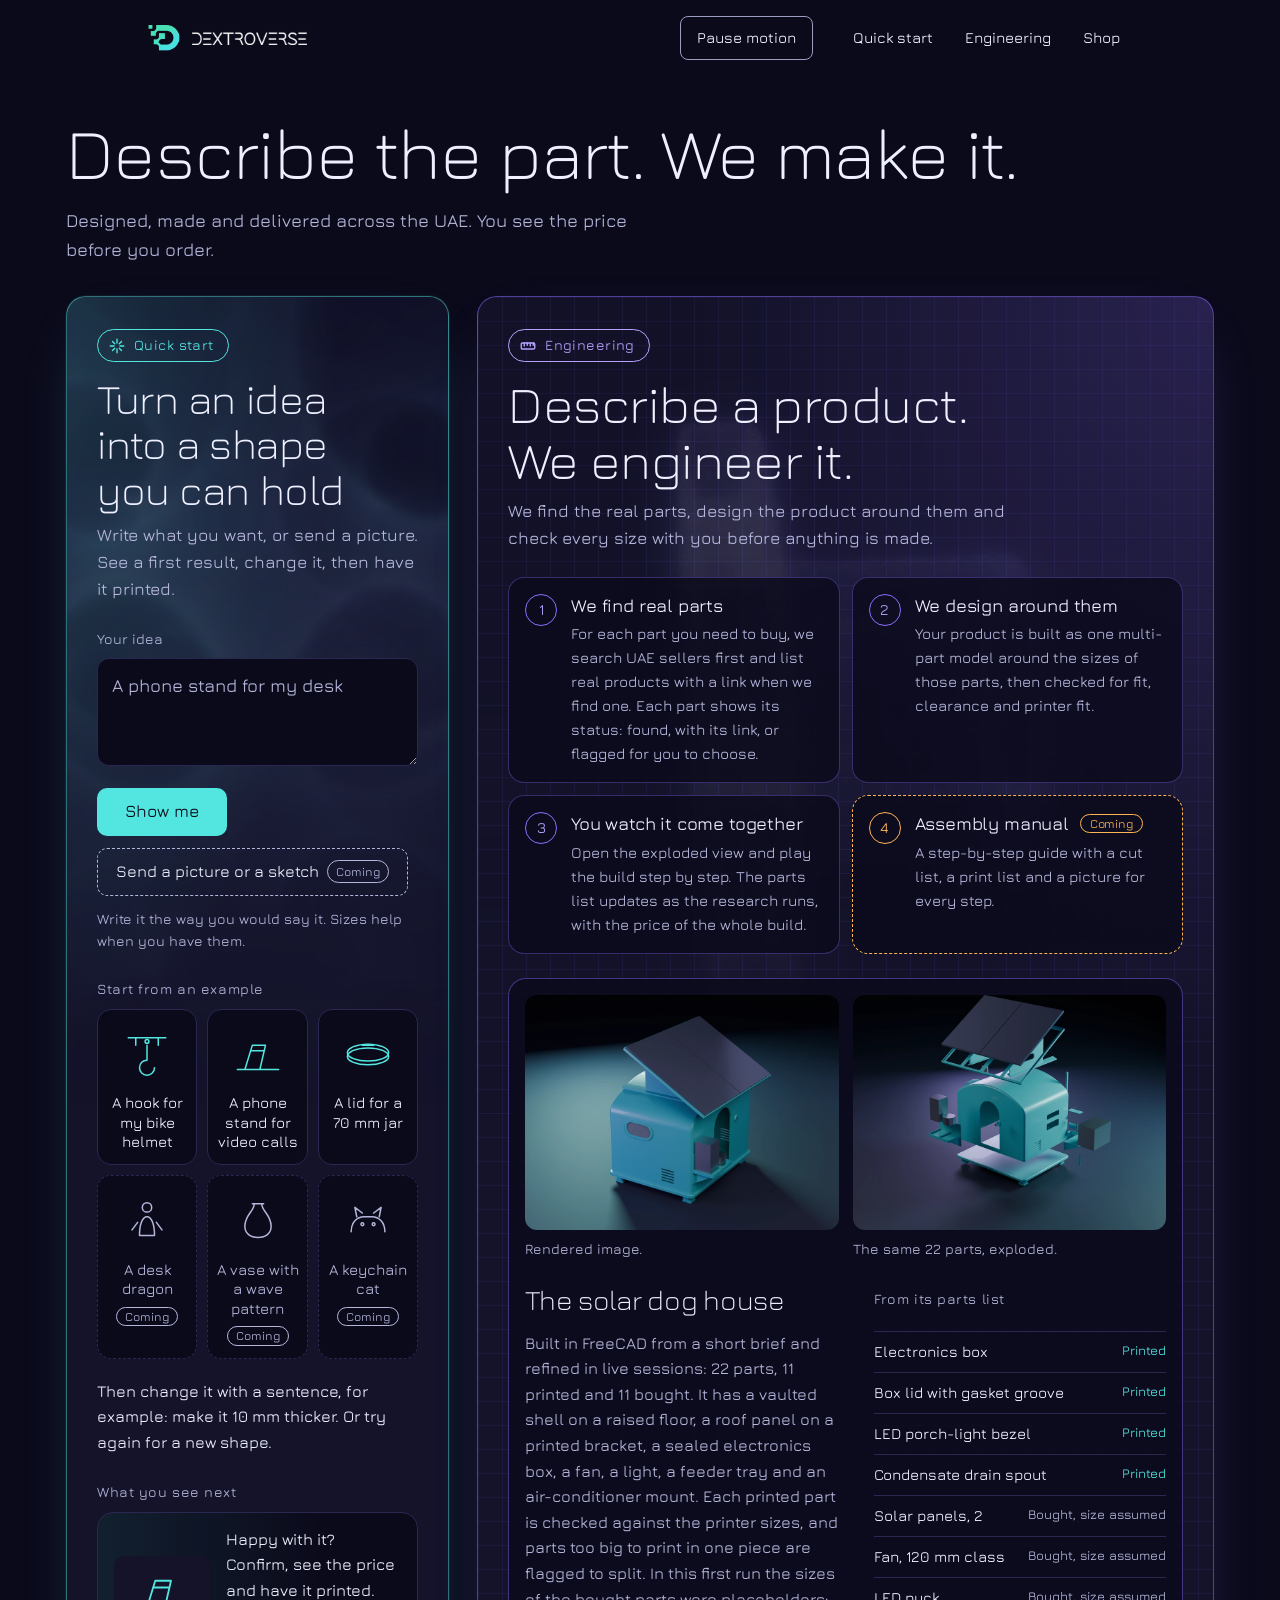
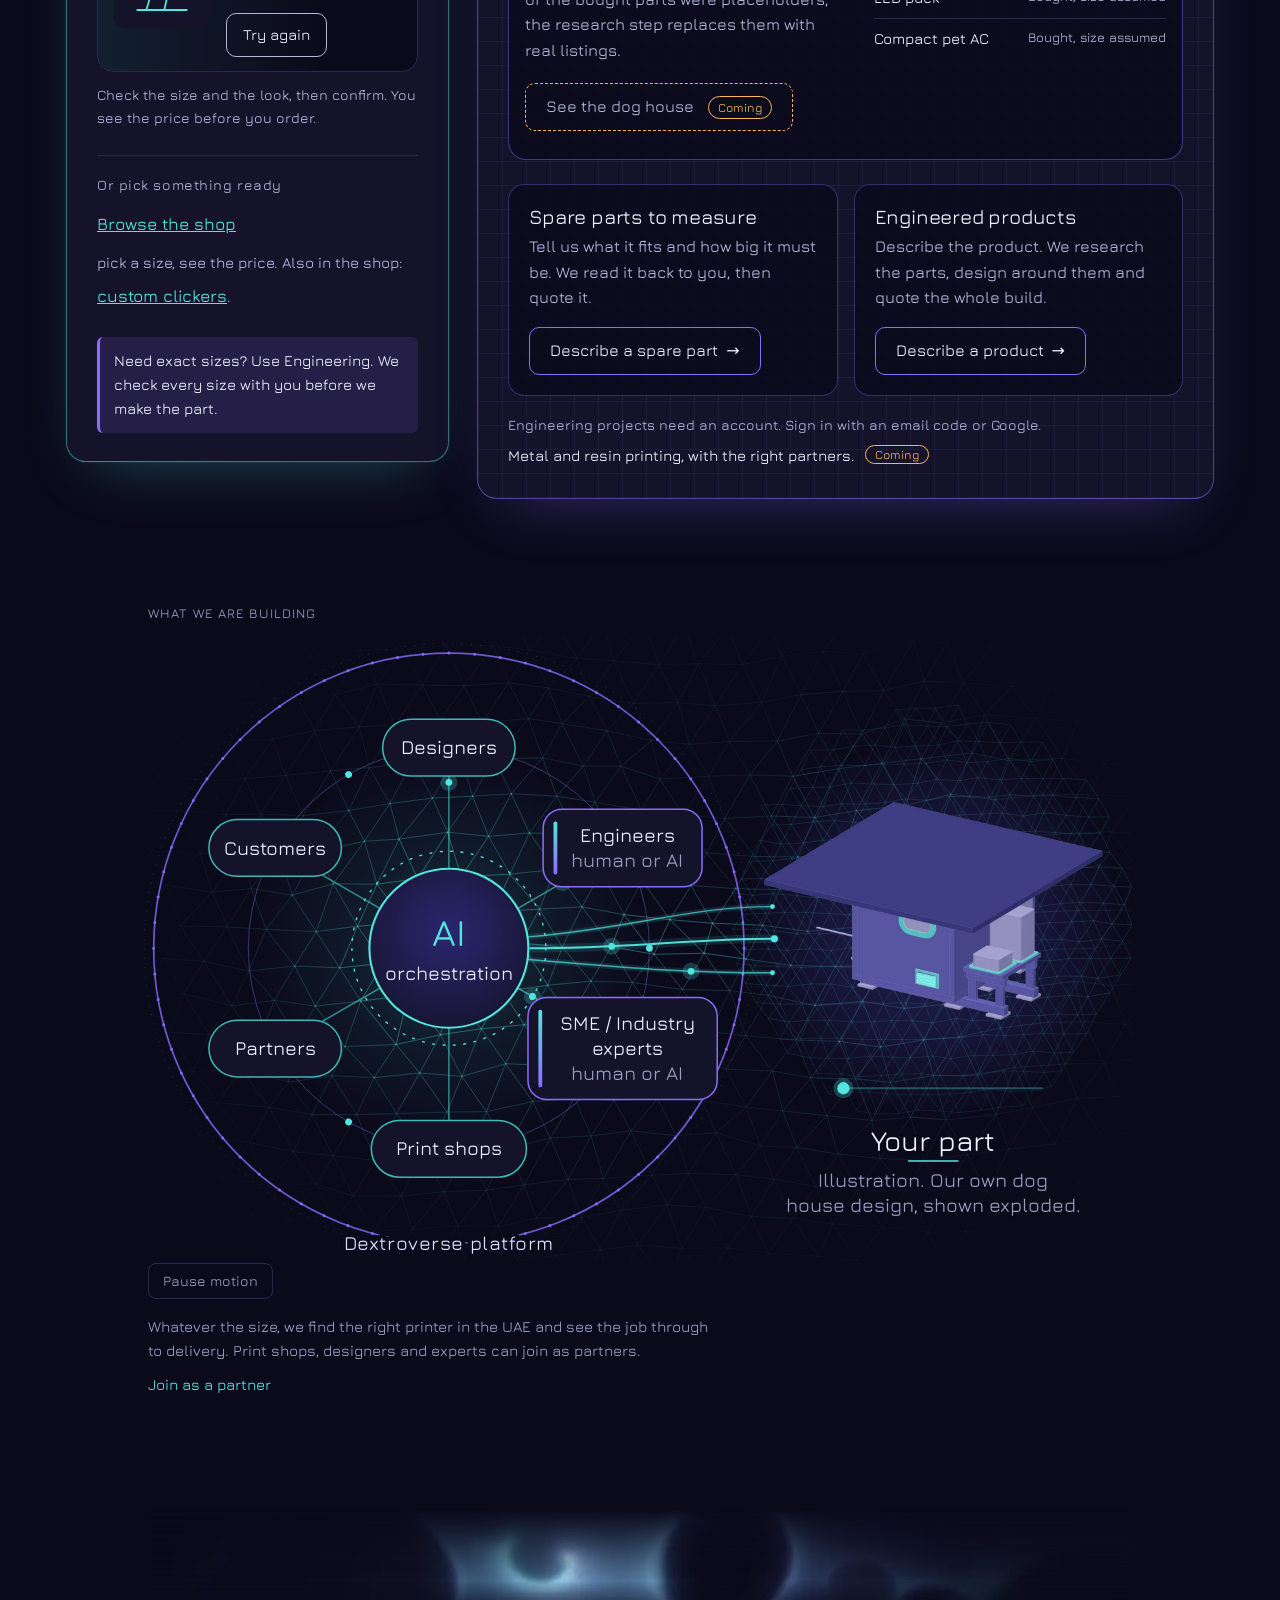
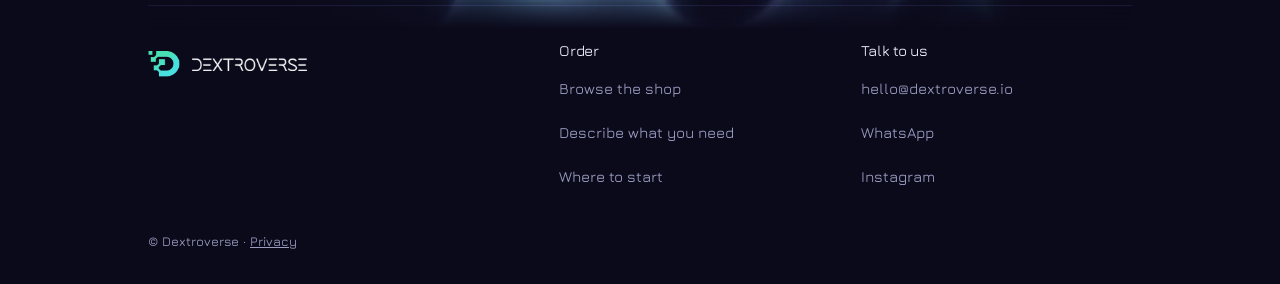
==== commit c973b59b: "clickers-in-shop: the menu reads Quick start, Engineering, Shop, and clickers sit inside the shop in" ====
--- a/index.html
+++ b/index.html
@@ -42,10 +42,9 @@
   <button class="motion-btn" id="motion" data-alive-pause type="button" aria-pressed="false" hidden><span class="w">Pause</span><span class="ml"> motion</span></button>
   <button class="menu-btn" type="button" aria-expanded="false" aria-controls="nav">Menu</button>
   <nav id="nav" aria-label="Main" data-open="false">
-    <a href="https://app.dextroverse.io/shop">Browse parts</a>
-    <a href="/clickers/" data-nav="clickers">Custom clickers</a>
-    <a href="https://app.dextroverse.io/try">Describe what you need</a>
-    <a href="/#how">Where to start</a>
+    <a href="/#casual">Quick start</a>
+    <a href="/#eng">Engineering</a>
+    <a href="https://app.dextroverse.io/shop" data-nav="shop">Shop</a>
   </nav>
 </header>
 <button class="motion-chip" id="chip" type="button" hidden aria-label="Pause motion">Pause</button>
@@ -55,7 +54,7 @@
 <form class="lm-form" id="pf" method="get" action="https://app.dextroverse.io/try"><label for="pf-p">Your idea</label><textarea id="pf-p" name="prompt" maxlength="500" required rows="3" placeholder="A phone stand for my desk"></textarea><p class="lm-err" id="pf-err" role="status"></p><div class="lm-row"><button class="lm-go" type="submit">Show me</button><button class="photo" type="button" aria-disabled="true" aria-describedby="ph-s">Send a picture or a sketch <em id="ph-s">Coming</em></button></div><p class="hint">Write it the way you would say it. Sizes help when you have them.</p><p class="hint consent" id="cons" hidden>This picture goes to a partner service that builds the shape. Please choose objects and sketches, not photos of people.</p></form>
 <h3 class="lm-tl">Start from an example</h3><ul class="tiles" aria-label="Examples"><li><button class="tile" type="button" data-t="A wall hook for a bike helmet"><span class="im"><svg viewBox="0 0 64 48" aria-hidden="true" fill="none" stroke="currentColor" stroke-width="1.6" stroke-linecap="round" stroke-linejoin="round"><path d="M12 6h40M20 6v8M44 6v8M32 14v16a8 8 0 1 0 8 8"/><circle cx="32" cy="10" r="2"/></svg></span><span>A hook for my bike helmet</span></button></li><li><button class="tile" type="button" data-t="A desk stand for a phone, angled for video calls"><span class="im"><svg viewBox="0 0 64 48" aria-hidden="true" fill="none" stroke="currentColor" stroke-width="1.6" stroke-linecap="round" stroke-linejoin="round"><path d="M10 40h44M18 40l8-26h14l-6 26M24 20h14"/></svg></span><span>A phone stand for video calls</span></button></li><li><button class="tile" type="button" data-t="A round lid for a 70 mm jar with a small handle"><span class="im"><svg viewBox="0 0 64 48" aria-hidden="true" fill="none" stroke="currentColor" stroke-width="1.6" stroke-linecap="round" stroke-linejoin="round"><ellipse cx="32" cy="26" rx="22" ry="9"/><ellipse cx="32" cy="22" rx="22" ry="9"/><path d="M26 14h12"/></svg></span><span>A lid for a 70 mm jar</span></button></li><li><div class="tile soon"><span class="im"><svg viewBox="0 0 64 48" aria-hidden="true" fill="none" stroke="currentColor" stroke-width="1.6" stroke-linecap="round" stroke-linejoin="round"><circle cx="32" cy="10" r="5"/><path d="M24 40c0-12 3-20 8-20s8 8 8 20M24 40h16M22 26l-6 8M42 26l6 8"/></svg></span><span>A desk dragon</span><em>Coming</em></div></li><li><div class="tile soon"><span class="im"><svg viewBox="0 0 64 48" aria-hidden="true" fill="none" stroke="currentColor" stroke-width="1.6" stroke-linecap="round" stroke-linejoin="round"><path d="M26 6h12M28 6c0 8-10 12-10 24 0 8 6 12 14 12s14-4 14-12C46 18 36 14 36 6"/></svg></span><span>A vase with a wave pattern</span><em>Coming</em></div></li><li><div class="tile soon"><span class="im"><svg viewBox="0 0 64 48" aria-hidden="true" fill="none" stroke="currentColor" stroke-width="1.6" stroke-linecap="round" stroke-linejoin="round"><path d="M14 36c0-10 6-16 14-16h8c8 0 14 6 14 16M20 20l-2-10 8 6M44 20l2-10-8 6"/><circle cx="26" cy="28" r="1.5"/><circle cx="38" cy="28" r="1.5"/></svg></span><span>A keychain cat</span><em>Coming</em></div></li></ul><p class="then">Then change it with a sentence, for example: make it 10 mm thicker. Or try again for a new shape.</p>
 <div class="next"><h3 class="lm-tl">What you see next</h3><div class="res"><span class="th"><svg viewBox="0 0 64 48" aria-hidden="true" fill="none" stroke="currentColor" stroke-width="1.6" stroke-linecap="round" stroke-linejoin="round"><path d="M10 40h44M18 40l8-26h14l-6 26M24 20h14"/></svg></span><div><p>Happy with it? Confirm, see the price and have it printed.</p><span class="again" aria-hidden="true">Try again</span></div></div><p class="hint">Check the size and the look, then confirm. You see the price before you order.</p></div>
-<div class="more"><p>Or pick something ready</p><ul><li><a href="https://app.dextroverse.io/shop">Browse parts</a> <span>pick a size, see the price.</span></li><li><a href="/clickers/">Custom clickers</a> <span>tell us the name and the colours.</span></li></ul></div><p class="lm-note">Need exact sizes? Use Engineering. We check every size with you before we make the part.</p></section><section class="mode eng" id="eng" aria-labelledby="e-t"><div class="atm eng-atm" aria-hidden="true"><img src="/media/lat/cloud-1280.webp" alt="" width="1280" height="720"><video muted playsinline preload="none" data-atm="cloud"><source src="/media/lat/cloud-720.webm" type="video/webm" media="(min-width:900px)"><source src="/media/lat/cloud-720.mp4" type="video/mp4" media="(min-width:900px)"><source src="/media/lat/cloud-360.mp4" type="video/mp4" media="(max-width:899px)"></video></div><p class="tagm"><svg viewBox="0 0 24 24" aria-hidden="true" fill="none" stroke="currentColor" stroke-width="1.8" stroke-linecap="round" stroke-linejoin="round"><rect x="3" y="8" width="18" height="8" rx="1.5"/><path d="M7 8v4M11 8v3M15 8v4M19 8v3"/></svg>Engineering</p><h2 id="e-t">Describe a product. We engineer it.</h2><p class="lm-ml">We find the real parts, design the product around them and check every size with you before anything is made.</p>
+<div class="more"><p>Or pick something ready</p><ul><li><a href="https://app.dextroverse.io/shop">Browse the shop</a> <span>pick a size, see the price. Also in the shop: <a href="/clickers/">custom clickers</a>.</span></li></ul></div><p class="lm-note">Need exact sizes? Use Engineering. We check every size with you before we make the part.</p></section><section class="mode eng" id="eng" aria-labelledby="e-t"><div class="atm eng-atm" aria-hidden="true"><img src="/media/lat/cloud-1280.webp" alt="" width="1280" height="720"><video muted playsinline preload="none" data-atm="cloud"><source src="/media/lat/cloud-720.webm" type="video/webm" media="(min-width:900px)"><source src="/media/lat/cloud-720.mp4" type="video/mp4" media="(min-width:900px)"><source src="/media/lat/cloud-360.mp4" type="video/mp4" media="(max-width:899px)"></video></div><p class="tagm"><svg viewBox="0 0 24 24" aria-hidden="true" fill="none" stroke="currentColor" stroke-width="1.8" stroke-linecap="round" stroke-linejoin="round"><rect x="3" y="8" width="18" height="8" rx="1.5"/><path d="M7 8v4M11 8v3M15 8v4M19 8v3"/></svg>Engineering</p><h2 id="e-t">Describe a product. We engineer it.</h2><p class="lm-ml">We find the real parts, design the product around them and check every size with you before anything is made.</p>
 <ol class="lm-steps"><li class="st"><span class="lm-n" aria-hidden="true">1</span><div><h3>We find real parts </h3><p>For each part you need to buy, we search UAE sellers first and list real products with a link when we find one. Each part shows its status: found, with its link, or flagged for you to choose.</p></div></li><li class="st"><span class="lm-n" aria-hidden="true">2</span><div><h3>We design around them </h3><p>Your product is built as one multi-part model around the sizes of those parts, then checked for fit, clearance and printer fit.</p></div></li><li class="st"><span class="lm-n" aria-hidden="true">3</span><div><h3>You watch it come together </h3><p>Open the exploded view and play the build step by step. The parts list updates as the research runs, with the price of the whole build.</p></div></li><li class="st soon"><span class="lm-n" aria-hidden="true">4</span><div><h3>Assembly manual <em class="cm">Coming</em></h3><p>A step-by-step guide with a cut list, a print list and a picture for every step.</p></div></li></ol>
 <div class="lm-ex"><div class="exfigs"><figure class="exfig"><img src="/img/dh-assembled-900.webp" srcset="/img/dh-assembled-900.webp 900w, /img/dh-assembled-1800.webp 1800w" sizes="(min-width:1000px) 360px, (min-width:640px) 45vw, 90vw" alt="The solar dog house, assembled from 22 parts: printed parts in teal, bought parts in grey, on a dark background" width="1800" height="1350" loading="lazy"><figcaption>Rendered image.</figcaption></figure><figure class="exfig"><img src="/img/dh-exploded-900.webp" srcset="/img/dh-exploded-900.webp 900w, /img/dh-exploded-1800.webp 1800w" sizes="(min-width:1000px) 360px, (min-width:640px) 45vw, 90vw" alt="The same 22 parts of the dog house, pulled apart" width="1800" height="1350" loading="lazy"><figcaption>The same 22 parts, exploded.</figcaption></figure></div>
 <div class="exbody"><h3>The solar dog house</h3><p>Built in FreeCAD from a short brief and refined in live sessions: 22 parts, 11 printed and 11 bought. It has a vaulted shell on a raised floor, a roof panel on a printed bracket, a sealed electronics box, a fan, a light, a feeder tray and an air-conditioner mount. Each printed part is checked against the printer sizes, and parts too big to print in one piece are flagged to split. In this first run the sizes of the bought parts were placeholders; the research step replaces them with real listings.</p><a class="lm-btn lm-off" role="link" aria-disabled="true">See the dog house <em class="cm">Coming</em></a>
@@ -392,7 +391,7 @@
   <div class="foot-band" aria-hidden="true"><div class="lat"><img src="/media/lat/gyroid-s2.webp" alt="" width="1280" height="720" loading="lazy"></div></div>
   <div class="foot-grid">
     <div><a class="brand" href="/"><img src="/brand/mark.png" alt="" width="32" height="27"><img src="/brand/wordmark-white.png" alt="Dextroverse" width="115" height="13"></a></div>
-    <nav aria-label="Footer"><h2>Order</h2><a href="https://app.dextroverse.io/shop">Browse parts</a><a href="https://app.dextroverse.io/try">Describe what you need</a><a href="/#how">Where to start</a><a href="/clickers/">Custom clickers</a></nav>
+    <nav aria-label="Footer"><h2>Order</h2><a href="https://app.dextroverse.io/shop">Browse the shop</a><a href="https://app.dextroverse.io/try">Describe what you need</a><a href="/#how">Where to start</a></nav>
     <nav aria-label="Contact"><h2>Talk to us</h2><a href="mailto:hello@dextroverse.io">hello@dextroverse.io</a><a href="https://wa.me/971504556912?text=Hello%2C%20I%20would%20like%20to%20ask%20about%20a%20part.">WhatsApp</a><a href="https://instagram.com/dextroverse3d">Instagram</a></nav>
   </div>
   <p class="legal">&copy; Dextroverse &middot; <a href="/privacy/">Privacy</a></p>
